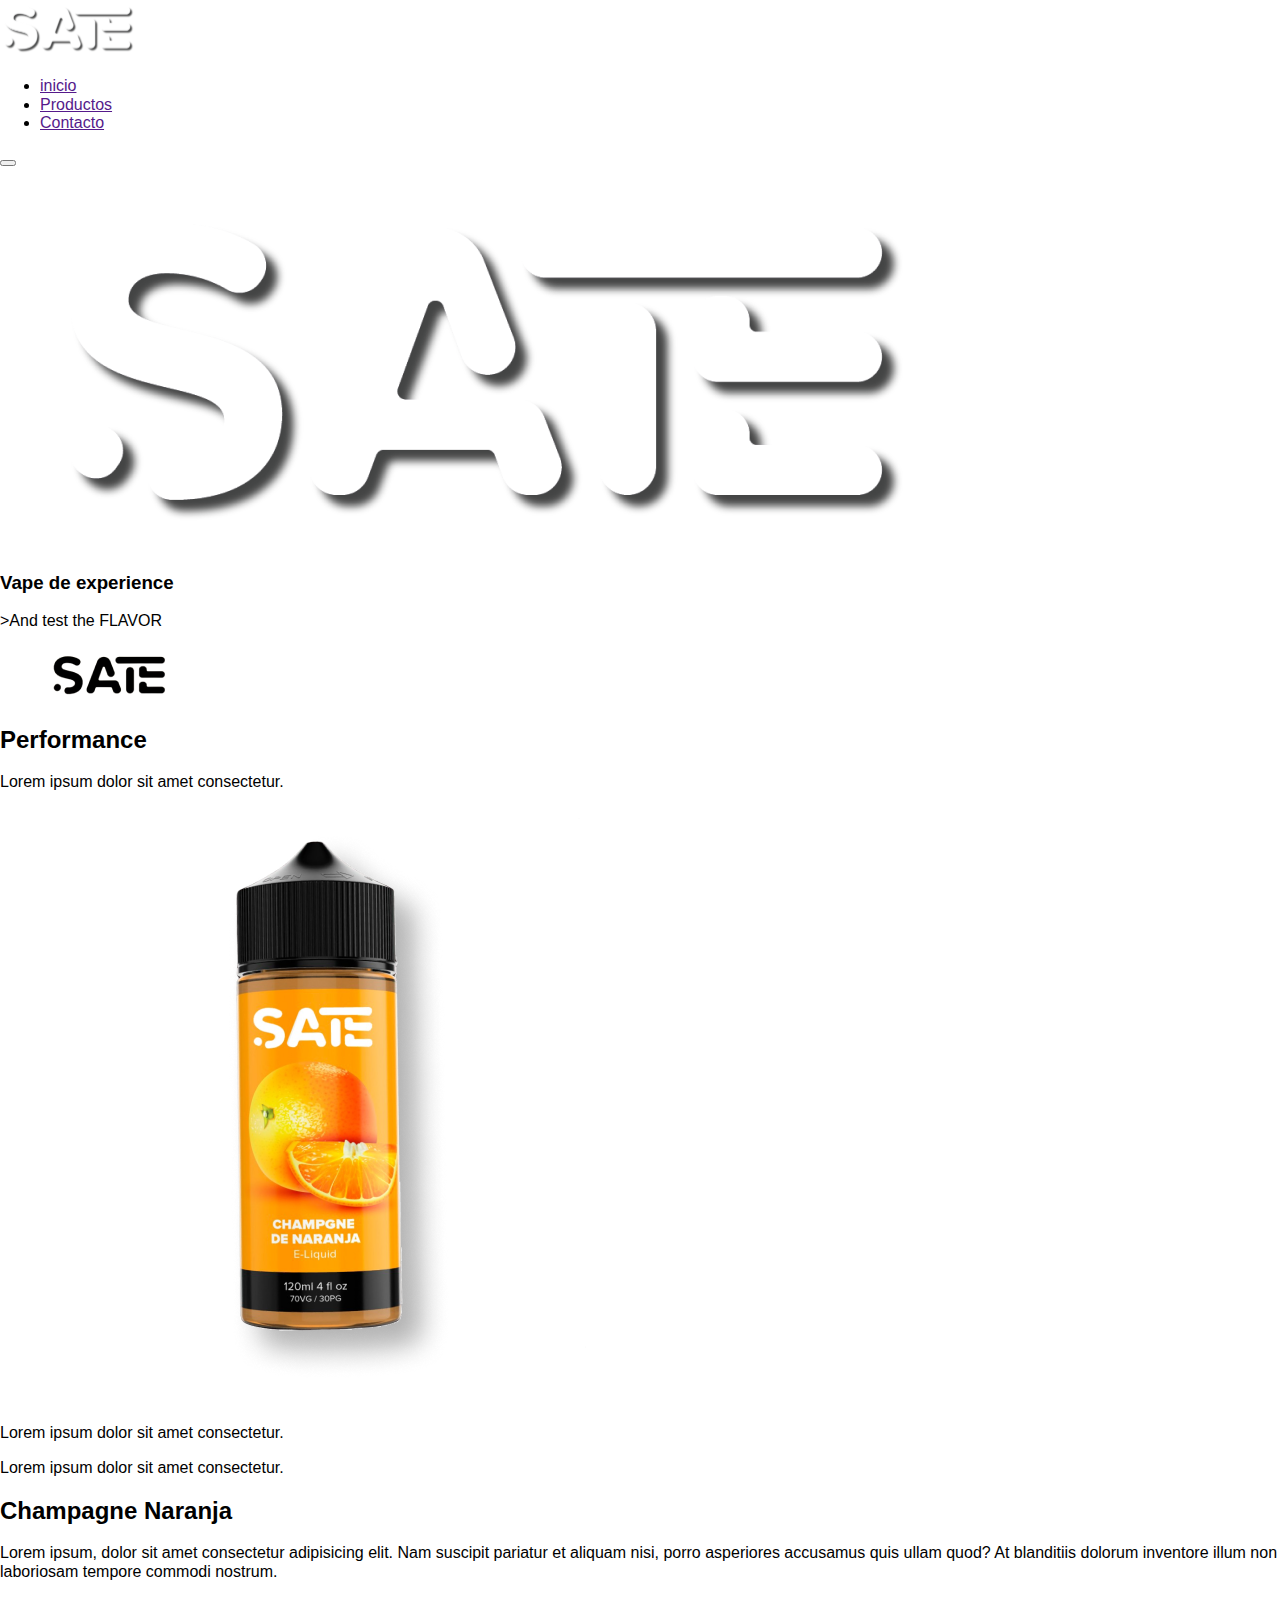
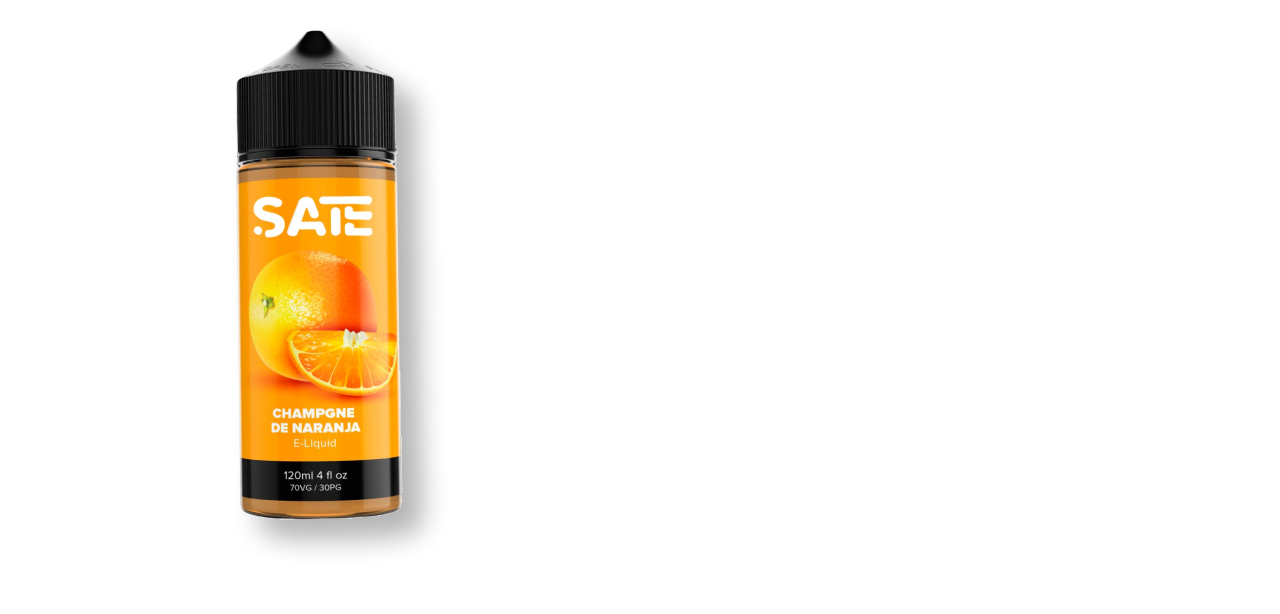
==== index.html @ 966e6e2a "reemplazando estructura html-bem inicio" ====
<!DOCTYPE html>
<html lang="es">
  <head>
    <!-- <link rel="stylesheet" href="/css/navbar.css" /> -->
    <link rel="stylesheet" href="/css/normalize.css" />
    <link rel="stylesheet" href="/css/mobile.css" />
    <link rel="stylesheet" href="/css/style.css" />
    <meta charset="UTF-8" />
    <meta http-equiv="X-UA-Compatible" content="IE=edge" />
    <meta name="viewport" content="width=device-width, initial-scale=1.0" />
    <title>Document</title>
  </head>

  <body>
    <header class="nav">
      <nav class="main-nav">
        <a href="#">
          <img src="/image/logo-sate-small.svg" alt="logo" class="logo-nav" />
        </a>
        <ul class="enlaces-menu">
          <li><a href="">inicio</a></li>
          <li><a href="">Productos</a></li>
          <li><a href="">Contacto</a></li>
        </ul>
        <button class="ham" type="button">
          <span class="br-1"></span>
          <span class="br-2"></span>
          <span class="br-3"></span>
        </button>
      </nav>
      <script src="main.js"></script>
    </header>
    <!-- navbar -->

    <div class="container">
      <section id="inicio">
        <div class="poster-box">
          <div class="poster__image">
            <figure class="poster__figure">
              <img
                src="/image/logo-sate-blanco 2.png"
                alt="logo sate"
                class="poster__logo"
              />
            </figure>
          </div>

          <div class="poster__header">
            <h3 class="poster__title">Vape de experience</h3>
            <p class="poster__subtitle subtitle__gdnt">>And test the FLAVOR</p>
          </div>
        </div>
      </section>

      <!-- poster -->

      <!-- informaciones de los productos -->

      <div class="info">
        <figure class="info-img__logo">
          <img
            src="/image/logo sate small.png"
            alt="logo sate"
            class="logo__small-n"
          />
        </figure>

        <div class="info__left">
          <h2 class="info-text__1">Performance</h2>
          <p class="info-text__2">Lorem ipsum dolor sit amet consectetur.</p>
        </div>

        <div class="info__center">
          <figure class="img-center__product">
            <img
              src="/image/naranja.png"
              alt="producto"
              class="info-img__product"
            />
          </figure>
        </div>

        <div class="info__right">
          <p class="info-tex__3">Lorem ipsum dolor sit amet consectetur.</p>
          <p class="info-text__4">Lorem ipsum dolor sit amet consectetur.</p>
        </div>
      </div>

      <!-- cata de productos -->

      <section id="productos">
        <div class="cata">
          <div class="cata-text__left">
            <h2 class="cata__title">Champagne Naranja</h2>
            <p class="cata-text__subtitle">
              Lorem ipsum, dolor sit amet consectetur adipisicing elit. Nam
              suscipit pariatur et aliquam nisi, porro asperiores accusamus quis
              ullam quod? At blanditiis dolorum inventore illum non laboriosam
              tempore commodi nostrum.
            </p>
          </div>

          <div class="hero-liquid">
            <figure class="hero__img">
              <img
                src="/image/naranja.png"
                alt="liquido naranja"
                class="hero__img-orange"
              />
            </figure>
            <div class="elipse elipse__orange"></div>
          </div>
        </div>
      </section>
    </div>
  </body>
</html>
---- css/navbar.css ----
.logo-nav {
  margin: 5px 0 0 30px;
  width: 65px;
  height: 30px;
}

.ham {
  display: block;
  position: absolute;
  top: 55px;
  right: 25px;
}

nav {
  display: flex;
  align-items: center;
  height: 13vh;
  justify-content: space-between;
  padding: 0;
  min-height: 8vh;
  background-color: black;
}

.ham {
  display: none;
  cursor: pointer;
  border: none;
  margin: 0;
  padding: 0;
  background-color: transparent;
}

.ham span {
  display: block;
  background-color: #f3f3f3;
  height: 3px;
  width: 28px;
  margin: 10px auto;
  border-radius: 2px;
}

.enlaces-menu {
  display: flex;
  padding: 0;
}

.enlaces-menu li {
  padding: 0 40px;
  margin-right: 0px;
  list-style-type: none;
  transition: 0.3s;
}

.enlaces-menu li a {
  text-decoration: none;
  font-size: 1.3rem;
  color: #f3f3f3;
  font-weight: 600;
}

.enlaces-menu li:hover {
  background-color: rgb(255, 217, 0);
  border-radius: 20px;
}

.enlaces-menu li a:hover {
  color: black;
}
/* Dispositivos moviles */

@media (max-width: 768px) {
  .logo-nav {
    margin: 18px 0 0 10px;
    width: 90px;
  }
  .ham {
    display: block;
    position: absolute;
    top: 21px;
    right: 20px;
    transition: 0.2s 0.1s;
  }

  .ham:hover {
    transform: rotate(360deg);
  }

  nav {
    flex-direction: column;
    align-items: flex-start;
    padding: 12px 0;
  }

  .enlaces-menu {
    flex-direction: column;
    justify-content: space-around;
    align-items: center;
    height: 92vh;
    margin: 0;
    padding: 0;
    width: 100%;
    display: none;
    opacity: 0;
  }

  .enlaces-menu li {
    width: 100%;
    text-align: center;
    padding: 20px;
  }
}

@media (min-width: 390px) {
  nav {
    width: 100%;
  }
}

@keyframes muestraMenu {
  from {
    opacity: 0;
  }
  to {
    opacity: 1;
  }
}

.enlaces-menu.activado {
  display: flex;
  animation: muestraMenu 350ms ease-in-out both;
}

.br-1.animado {
  transform: rotate(-45deg) translate(-10px, 8px);
}
.br-2.animado {
  opacity: 0;
}
.br-3.animado {
  transform: rotate(45deg) translate(-10px, -8px);
}
---- css/mobile.css ----
/* tamanos de media queries
xsm -- extra small 390px(24.375em  )
*sm -- small-- 480px(30em) 
* md -- medium -- 768px(48em)
* lg -- large-- 992px(62em) 
* xl -- extra large --1200px(75em)*/

@media (min-width: 24.375em) {
}
---- css/style.css ----
:root {
  --color-naranja: #f77f00;
  --color-pina: #edc531;
  --color-manzana: #0e5b2a;
  --color-melocoton: #ffc168;
  --color-naranja: #f77f00;
  --color-fresa: #780000;
  --background-radial-orange: radial-gradient(
    44.77% 44.77% at 50% 50%,
    #fecc00 0%,
    rgba(254, 204, 0, 0) 100%
  );
  --background-radial-pina: radial-gradient(
    44.77% 44.77% at 50% 50%,
    #feed00 50.69%,
    rgba(254, 237, 0, 0) 100%
  );
  --background-radial-manzana: radial-gradient(
    44.77% 44.77% at 50% 50%,
    rgba(14, 91, 42, 0.4) 0%,
    rgba(199, 244, 12, 0) 100%
  );
  --background-radial-fresa: radial-gradient(
    44.77% 44.77% at 50% 50%,
    #780000 0%,
    rgba(217, 4, 41, 0) 100%
  );
  --background-radial-melocoton: radial-gradient(
    44.77% 44.77% at 50% 50%,
    #f6e166 0%,
    #ffc168 100%
  );
}
/* Tipografia reponsiva */
/* @link https://utopia.fyi/type/calculator?c=320,21,1.2,1600,24,1.25,5,2,&s=0.75|0.5|0.25,1.5|2|3|4|6,s-l */
:root {
  --step--2: clamp(0.91rem, 0.9rem + 0.06vw, 0.96rem);
  --step--1: clamp(1.09rem, 1.07rem + 0.13vw, 1.2rem);
  --step-0: clamp(1.31rem, 1.27rem + 0.23vw, 1.5rem);
  --step-1: clamp(1.58rem, 1.5rem + 0.38vw, 1.88rem);
  --step-2: clamp(1.89rem, 1.78rem + 0.57vw, 2.34rem);
  --step-3: clamp(2.27rem, 2.1rem + 0.83vw, 2.93rem);
  --step-4: clamp(2.72rem, 2.49rem + 1.18vw, 3.66rem);
  --step-5: clamp(3.27rem, 2.94rem + 1.64vw, 4.58rem);
}

@import url("https://fonts.googleapis.com/css2?family=Montserrat+Alternates:wght@300;400;500;600&family=Permanent+Marker&display=swap");
/* 
font-family: 'Montserrat Alternates', sans-serif;
font-family: 'Permanent Marker', cursive; */

/* linear gradient from tilte rgba(0,245,150,100% --- 0,217,245,100%) 
* color hover for nav #F5DE0B */

/* .asset-bg {
  width: 500px;
  height: 500px;
  background: linear-gradient(90deg, #f77f00, rgba(247, 127, 0, 0.5));
  border-radius: 100%;
  filter: blur(40px);
} */

html {
  box-sizing: border-box;
  font-family: "Montserrat Alternates", sans-serif;
}

*,
*::before,
*::after {
  box-sizing: inherit;
}
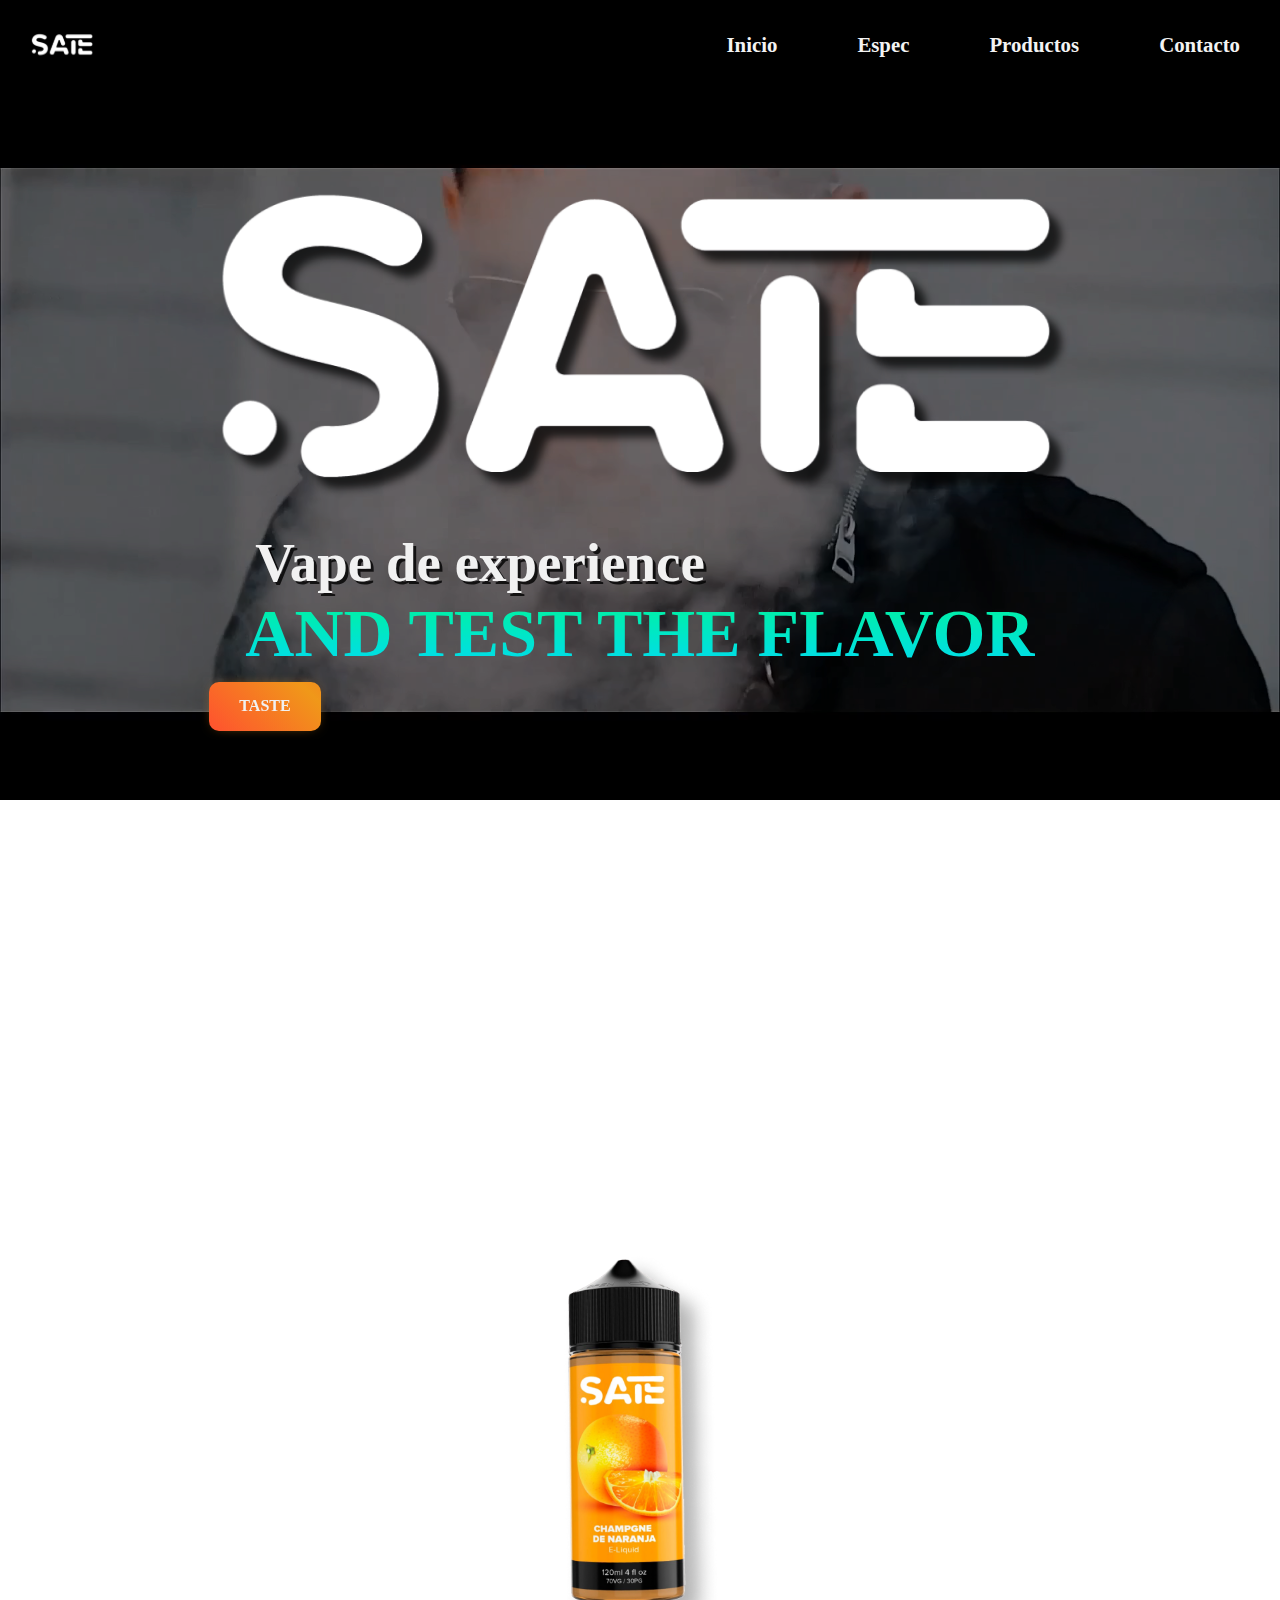
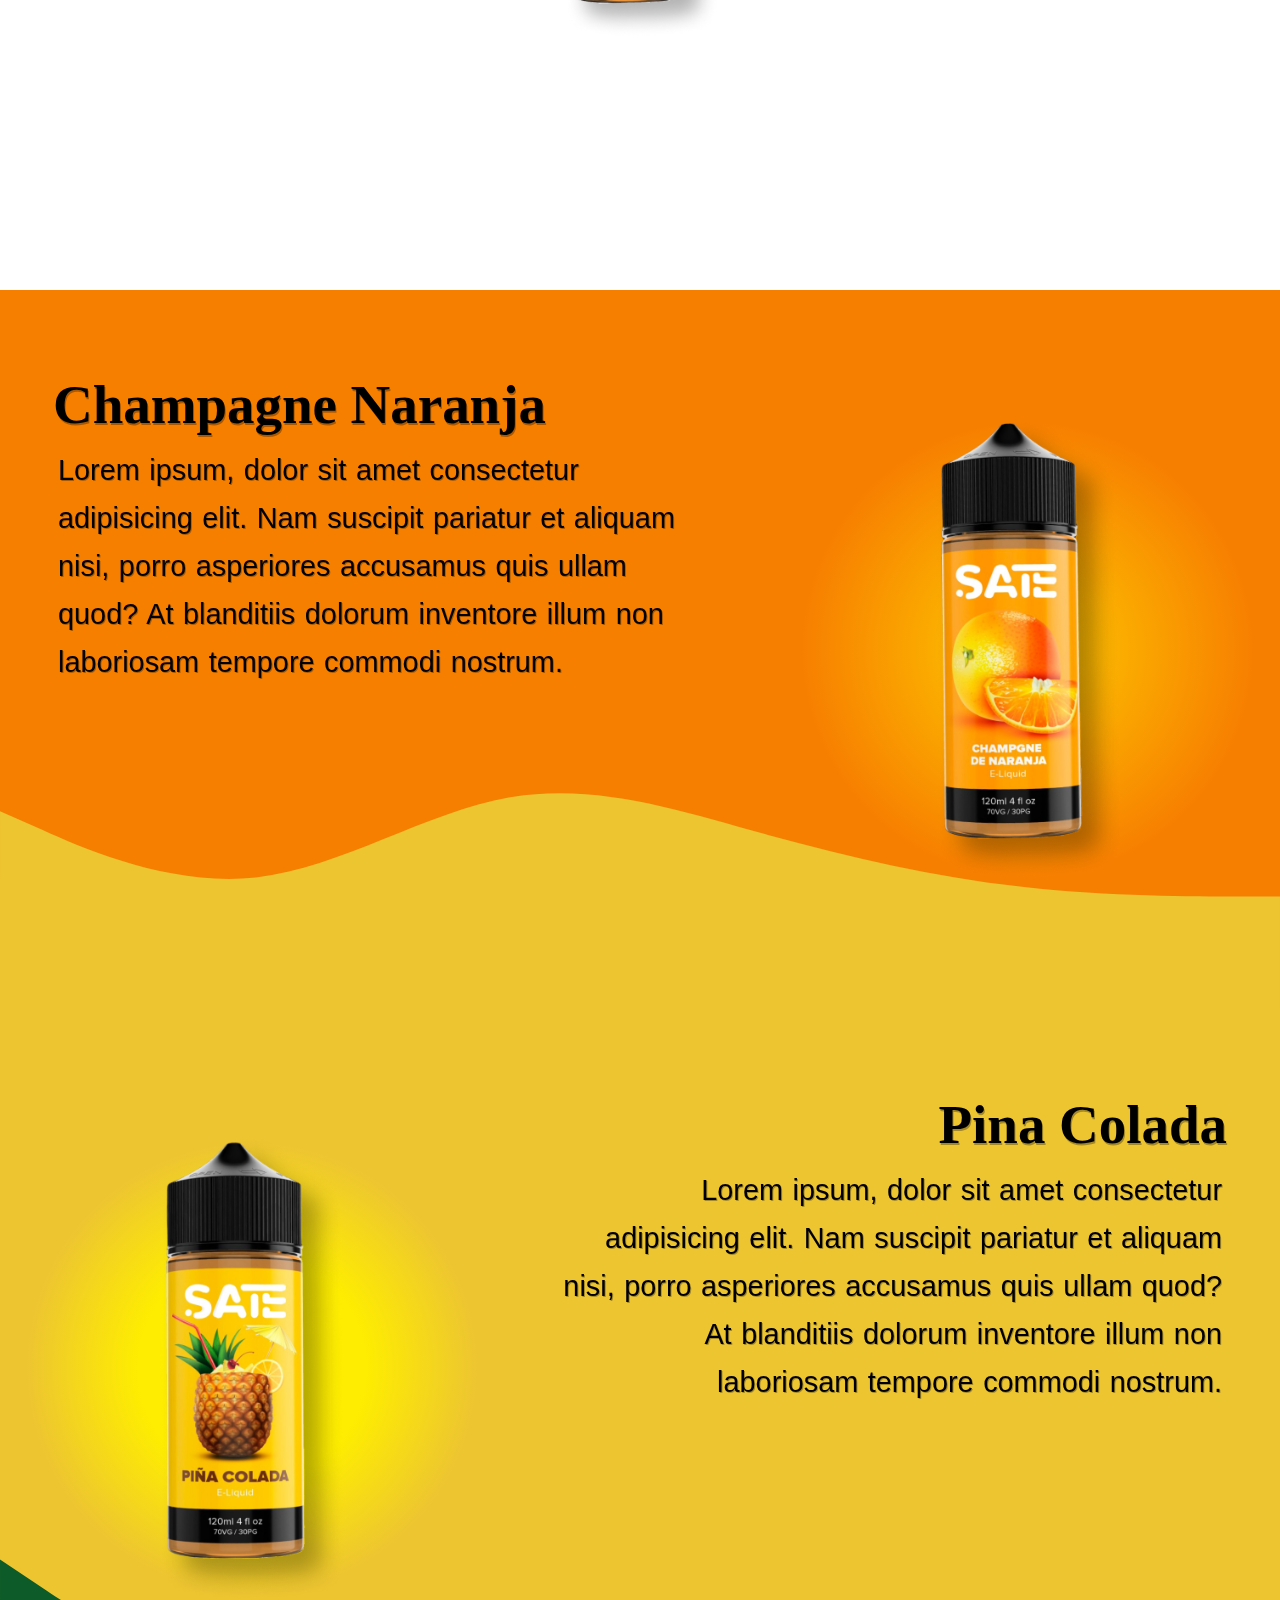
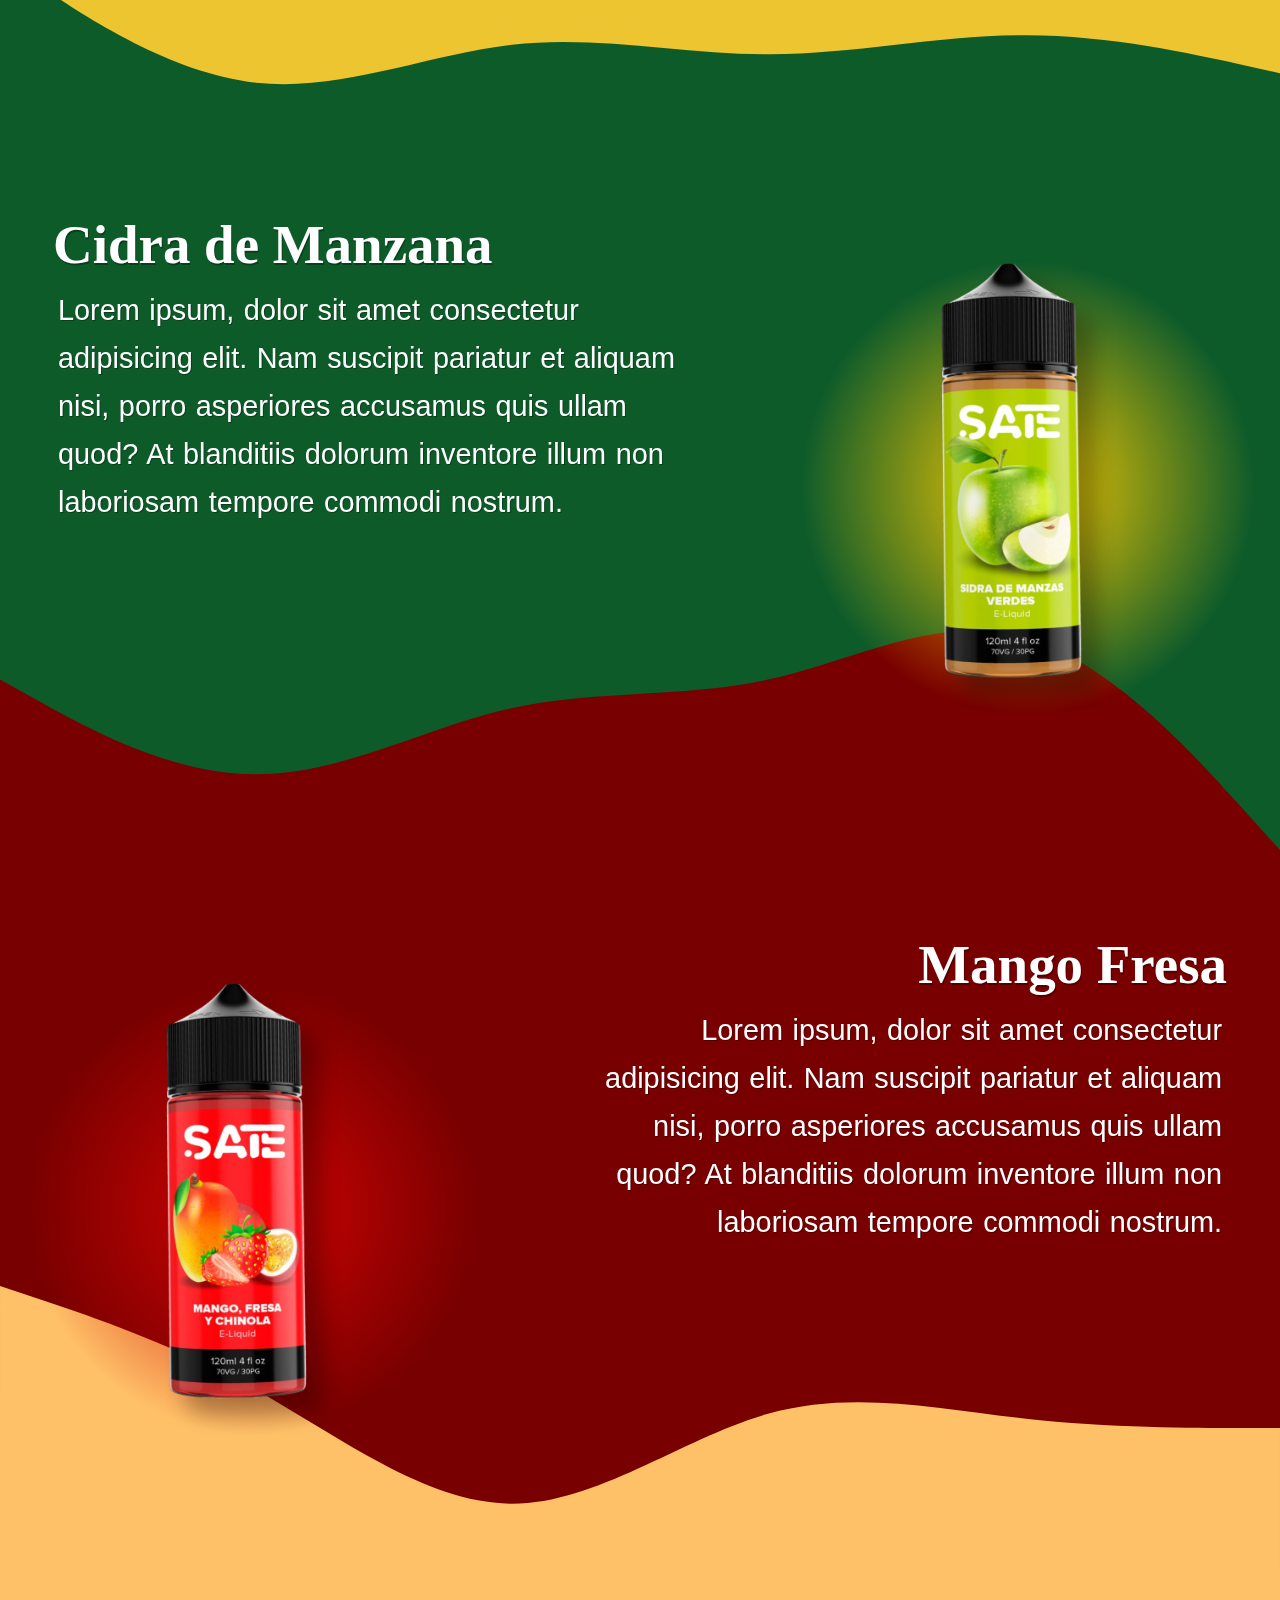
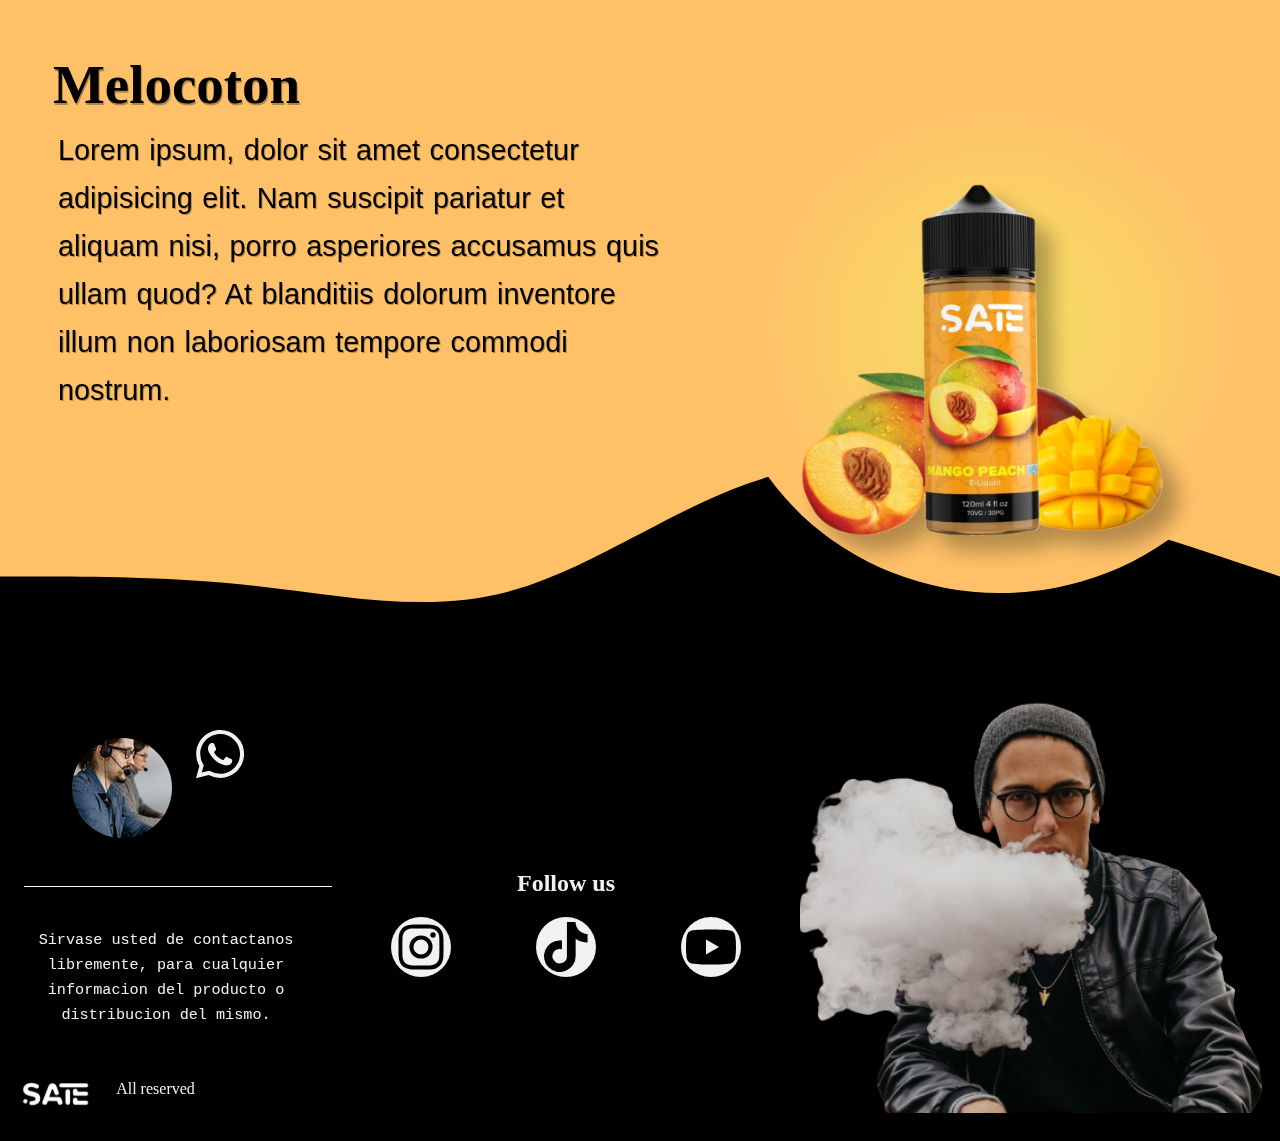
==== commit 12b0c036: "stilos css y js agrgados" ====
--- a/index.html
+++ b/index.html
@@ -1,26 +1,28 @@
 <!DOCTYPE html>
 <html lang="es">
   <head>
-    <!-- <link rel="stylesheet" href="/css/navbar.css" /> -->
+    <link rel="stylesheet" href="/css/main.css" />
+    <link rel="stylesheet" href="/css/navbar.css" />
     <link rel="stylesheet" href="/css/normalize.css" />
-    <link rel="stylesheet" href="/css/mobile.css" />
-    <link rel="stylesheet" href="/css/style.css" />
+    <script src="/js/scrollreveal.js"></script>
     <meta charset="UTF-8" />
     <meta http-equiv="X-UA-Compatible" content="IE=edge" />
     <meta name="viewport" content="width=device-width, initial-scale=1.0" />
-    <title>Document</title>
+    <title>Sate E-liquid</title>
   </head>
 
   <body>
+    <!-- navbar -->
     <header class="nav">
       <nav class="main-nav">
         <a href="#">
           <img src="/image/logo-sate-small.svg" alt="logo" class="logo-nav" />
         </a>
         <ul class="enlaces-menu">
-          <li><a href="">inicio</a></li>
-          <li><a href="">Productos</a></li>
-          <li><a href="">Contacto</a></li>
+          <li><a href="#inicio">Inicio</a></li>
+          <li><a href="#spec">Espec</a></li>
+          <li><a href="#productos">Productos</a></li>
+          <li><a href="#contacts">Contacto</a></li>
         </ul>
         <button class="ham" type="button">
           <span class="br-1"></span>
@@ -28,48 +30,60 @@
           <span class="br-3"></span>
         </button>
       </nav>
-      <script src="main.js"></script>
     </header>
     <!-- navbar -->
 
-    <div class="container">
-      <section id="inicio">
-        <div class="poster-box">
-          <div class="poster__image">
-            <figure class="poster__figure">
-              <img
-                src="/image/logo-sate-blanco 2.png"
-                alt="logo sate"
-                class="poster__logo"
-              />
-            </figure>
-          </div>
-
-          <div class="poster__header">
-            <h3 class="poster__title">Vape de experience</h3>
-            <p class="poster__subtitle subtitle__gdnt">>And test the FLAVOR</p>
-          </div>
-        </div>
-      </section>
-
-      <!-- poster -->
-
-      <!-- informaciones de los productos -->
-
+    <!-- poster -->
+
+    <section id="inicio" class="poster">
+      <div class="poster__video">
+        <video
+          src="/video/hero-video.mp4"
+          muted
+          loop
+          autoplay
+          type="video/mp4"
+          class="video__central"
+        ></video>
+      </div>
+
+      <div class="poster-box">
+        <div class="poster__image">
+          <figure class="poster__figure">
+            <img
+              src="/image/logo-sate-blanco 2.png"
+              alt="logo sate"
+              class="poster__logo"
+            />
+          </figure>
+        </div>
+
+        <div class="poster__header">
+          <h3 class="poster__title">Vape de experience</h3>
+          <p class="poster__subtitle subtitle__gdnt">And test the FLAVOR</p>
+          <button class="btn">
+            <a href="" class="btn-link">Taste</a>
+          </button>
+        </div>
+      </div>
+    </section>
+
+    <!-- products info -->
+    <section id="spec" class="info-product">
       <div class="info">
-        <figure class="info-img__logo">
-          <img
-            src="/image/logo sate small.png"
-            alt="logo sate"
-            class="logo__small-n"
-          />
-        </figure>
-
         <div class="info__left">
-          <h2 class="info-text__1">Performance</h2>
-          <p class="info-text__2">Lorem ipsum dolor sit amet consectetur.</p>
-        </div>
-
+          <h2 class="info-text__1 line">Packaging</h2>
+          <p class="info-text__2 line">
+            Lorem ipsum dolor sit amet consectetur adipisicing elit. Rem, ipsa?
+          </p>
+          <picture class="info-img__logo">
+            <img
+              src="/image/logo sate small.png"
+              alt="logo sate"
+              class="logo__small-n"
+            />
+          </picture>
+        </div>
         <div class="info__center">
           <figure class="img-center__product">
             <img
@@ -79,39 +93,202 @@
             />
           </figure>
         </div>
-
         <div class="info__right">
-          <p class="info-tex__3">Lorem ipsum dolor sit amet consectetur.</p>
-          <p class="info-text__4">Lorem ipsum dolor sit amet consectetur.</p>
-        </div>
-      </div>
-
-      <!-- cata de productos -->
-
-      <section id="productos">
-        <div class="cata">
-          <div class="cata-text__left">
-            <h2 class="cata__title">Champagne Naranja</h2>
-            <p class="cata-text__subtitle">
-              Lorem ipsum, dolor sit amet consectetur adipisicing elit. Nam
-              suscipit pariatur et aliquam nisi, porro asperiores accusamus quis
-              ullam quod? At blanditiis dolorum inventore illum non laboriosam
-              tempore commodi nostrum.
+          <p class="info-text__3 line">
+            Lorem ipsum dolor sit amet consectetur adipisicing elit. Incidunt
+            exercitationem tempore aspernatur placeat voluptatibus ut similique
+            debitis perferendis qui commodi?
+          </p>
+          <p class="info-text__4 line">
+            Lorem ipsum dolor, sit amet consectetur adipisicing elit. Dolor vel
+            ipsa temporibus accusamus saepe et beatae quia ducimus voluptas
+            nihil!
+          </p>
+          <div class="info__line line__right-2"></div>
+        </div>
+      </div>
+    </section>
+
+    <!-- cata de productos -->
+    <section id="productos" class="cata cata__orange cata__scroll">
+      <div class="cata-text cata-text__left ">
+        <h2 class="cata__title color__title">Champagne Naranja</h2>
+        <p class="cata-text__subtitle color__subtitle">
+          Lorem ipsum, dolor sit amet consectetur adipisicing elit. Nam suscipit
+          pariatur et aliquam nisi, porro asperiores accusamus quis ullam quod?
+          At blanditiis dolorum inventore illum non laboriosam tempore commodi
+          nostrum.
+        </p>
+      </div>
+
+      <div class="hero-liquid">
+        <figure class="hero__img bg-orange">
+          <img
+            src="/image/naranja.png"
+            alt="liquido naranja"
+            class="img__liquid img-liquid__orange"
+          />
+        </figure>
+      </div>
+    </section>
+
+    <!-- pina-colada -->
+    <section class="cata cata__pina-col cata__scroll">
+      <div class="cata-text cata-text__right">
+        <h2 class="cata__title ">Pina Colada</h2>
+        <p class="cata-text__subtitle ">
+          Lorem ipsum, dolor sit amet consectetur adipisicing elit. Nam suscipit
+          pariatur et aliquam nisi, porro asperiores accusamus quis ullam quod?
+          At blanditiis dolorum inventore illum non laboriosam tempore commodi
+          nostrum.
+        </p>
+      </div>
+
+      <div class="hero-liquid">
+        <figure class="hero__img ">
+          <img
+            src="/image/pina-colada.png"
+            alt="liquido pina-colada"
+            class="img__liquid bg-pina"
+          />
+        </figure>
+      </div>
+    </section>
+
+    <!-- manzana--- -->
+    <section class="cata cata__manzana cata__scroll">
+      <div class="cata-text cata-text__left">
+        <h2 class="cata__title color__text">Cidra de Manzana</h2>
+        <p class="cata-text__subtitle color__text">
+          Lorem ipsum, dolor sit amet consectetur adipisicing elit. Nam suscipit
+          pariatur et aliquam nisi, porro asperiores accusamus quis ullam quod?
+          At blanditiis dolorum inventore illum non laboriosam tempore commodi
+          nostrum.
+        </p>
+      </div>
+
+      <div class="hero-liquid">
+        <figure class="hero__img ">
+          <img
+            src="/image/manzan.png"
+            alt="liquido manzana"
+            class="img__liquid bg-manzana"
+          />
+        </figure>
+      </div>
+    </section>
+
+    <!-- mango fresa--- -->
+    <section class="cata cata__fresa cata__scroll">
+      <div class="cata-text cata-text__right">
+        <h2 class="cata__title color__text">Mango Fresa</h2>
+        <p class="cata-text__subtitle color__text">
+          Lorem ipsum, dolor sit amet consectetur adipisicing elit. Nam suscipit
+          pariatur et aliquam nisi, porro asperiores accusamus quis ullam quod?
+          At blanditiis dolorum inventore illum non laboriosam tempore commodi
+          nostrum.
+        </p>
+      </div>
+
+      <div class="hero-liquid">
+        <figure class="hero__img ">
+          <img
+            src="/image/fresa.png"
+            alt="liquido fresa"
+            class="img__liquid bg-fresa"
+          />
+        </figure>
+      </div>
+    </section>
+
+    <!-- melocoton-- -->
+    <section class="cata cata__melocoton cata__scroll">
+      <div class="cata-text cata-text__left">
+        <h2 class="cata__title ">Melocoton</h2>
+        <p class="cata-text__subtitle ">
+          Lorem ipsum, dolor sit amet consectetur adipisicing elit. Nam suscipit
+          pariatur et aliquam nisi, porro asperiores accusamus quis ullam quod?
+          At blanditiis dolorum inventore illum non laboriosam tempore commodi
+          nostrum.
+        </p>
+      </div>
+
+      <div class="hero-liquid">
+        <figure class="hero__img ">
+          <img
+            src="/image/melocoton.png"
+            alt="liquido fresa"
+            class="img__liquid bg-melocoton"
+          />
+        </figure>
+      </div>
+    </section>
+    <!-- footer -->
+    <footer id="foter-contacts" class="footer__contact">
+      <div class="contact"> 
+
+        <div class="footer__left">
+          <div class="info-seller">
+            <div class="seller-datos">
+              <div class="info-seller__img"></div>
+              <a href="#" class="info-seller__link">
+                <img
+                  src="/image/bxl-whatsapp.svg"
+                  alt="image whatsap"
+                  class="info-seller__icon"
+                />
+              </a>
+            </div>
+          </div>
+          <div class="seller-text">
+            <p class="seller-text__p">
+              Sirvase usted de contactanos libremente, para cualquier
+              informacion del producto o distribucion del mismo.
             </p>
           </div>
-
-          <div class="hero-liquid">
-            <figure class="hero__img">
-              <img
-                src="/image/naranja.png"
-                alt="liquido naranja"
-                class="hero__img-orange"
-              />
-            </figure>
-            <div class="elipse elipse__orange"></div>
-          </div>
-        </div>
-      </section>
-    </div>
+          <div class="footer-logo">
+            <img src="/image/logo-sate-small.svg" alt="" class="sate__logo-w" />
+            <p class="footer__text">All reserved</p>
+          </div>
+        </div>
+        <div class="redes">
+          <div class="redes__center">
+            <h2 class="redes__title">Follow us</h2>
+            <picture class="img-redes">
+              <a href="#" class="redes-link">
+                <img
+                  src="/image/bxl-instagram.svg"
+                  alt="icono de instagram"
+                  class="img__instagram bgc"
+                />
+              </a>
+              <a href="#" class="redes-link">
+                <img
+                  src="/image/bxl-tiktok.svg"
+                  alt="icono de tiktok"
+                  class="img__tiktok bgc"
+                />
+              </a>
+              <a href="#" class="redes-link">
+                <img
+                  src="/image/bxl-youtube.svg"
+                  alt="icono de youtube"
+                  class="img__youtube bgc"
+                />
+              </a>
+            </picture>
+          </div>
+        </div>
+        <picture class="footer-hero">
+          <img
+            src="/image/footer-hero.png"
+            alt="imagen man vape"
+            class="footer-hero__img"
+          />
+        </picture>
+      </div>
+    </footer>
   </body>
+  <script src="/js/main.js"></script>
+  <script src="/js/index.js"></script>
 </html>
--- a/css/main.css
+++ b/css/main.css
@@ -0,0 +1,630 @@
+:root {
+  --color-naranja: #f77f00;
+  --color-pina: #edc531;
+  --color-manzana: #0e5b2a;
+  --color-melocoton: #ffc168;
+  --color-fresa: #780000;
+  --color-text: #fefefe;
+  --background-radial-orange: radial-gradient(
+    44.77% 44.77% at 50% 50%,
+    #fecc00 0%,
+    rgba(254, 204, 0, 0) 100%
+  );
+  --background-radial-pina: radial-gradient(
+    44.77% 44.77% at 50% 50%,
+    #feed00 50.69%,
+    rgba(254, 237, 0, 0) 100%
+  );
+  --background-radial-manzana: radial-gradient(
+    44.77% 44.77% at 50% 50%,
+    rgba(14, 91, 42, 0.4) 0%,
+    rgba(199, 244, 12, 0) 100%
+  );
+  --background-radial-fresa: radial-gradient(
+    44.77% 44.77% at 50% 50%,
+    #cf0303 3.65%,
+    rgba(217, 4, 41, 0) 100%
+  );
+  --background-radial-melocoton: radial-gradient(
+    44.77% 44.77% at 50% 50%,
+    #f6e166 0%,
+    #ffc168 100%
+  );
+}
+
+/* Tipografia reponsiva */
+/* @link https://utopia.fyi/type/calculator?c=320,21,1.2,1600,24,1.25,5,2,&s=0.75|0.5|0.25,1.5|2|3|4|6,s-l */
+:root {
+  --step--2: clamp(0.91rem, 0.9rem + 0.06vw, 0.96rem);
+  --step--1: clamp(1.09rem, 1.07rem + 0.13vw, 1.3rem);
+  --step-0: clamp(1.31rem, 1.27rem + 0.23vw, 1.5rem);
+  --step-1: clamp(1.58rem, 1.5rem + 0.38vw, 1.88rem);
+  --step-2: clamp(1.89rem, 1.78rem + 0.57vw, 2.34rem);
+  --step-3: clamp(2.27rem, 2.1rem + 0.83vw, 2.93rem);
+  --step-4: clamp(2.72rem, 2.49rem + 1.18vw, 3.66rem);
+  --step-5: clamp(3.27rem, 2.94rem + 1.64vw, 4.58rem);
+}
+
+@import url("https://fonts.googleapis.com/css2?family=Bebas+Neue&family=Josefin+Sans:wght@600&family=Sansita+Swashed&display=swap");
+/* font-family: 'Bebas Neue', cursive;
+font-family: 'Josefin Sans', sans-serif;
+font-family: 'Sansita Swashed', cursive; */
+
+html {
+  box-sizing: border-box;
+  scroll-behavior: smooth;
+}
+
+*,
+*::before,
+*::after {
+  box-sizing: inherit;
+}
+
+p {
+  text-shadow: 1px 1px rgba(0, 0, 0, 0.8);
+}
+
+.video__central {
+  /* display: none; */
+  position: absolute;
+  top: 80px;
+  left: 0;
+  width: 100%;
+  margin: auto;
+  z-index: -5;
+  filter: brightness(0.5);
+}
+
+.poster__figure {
+  margin: 0 auto;
+  width: 70%;
+}
+
+.poster__logo {
+  width: 90%;
+  height: auto;
+  margin-top: 1rem;
+}
+
+.poster__header {
+  display: flex;
+  flex-direction: column;
+  align-items: center;
+  height: 50px;
+}
+
+.poster__title {
+  margin: 0;
+  font-size: var(--step-0);
+  font-family: "Bebeas Neue", cursive;
+  text-shadow: 3px 3px rgba(0, 0, 0, 0.8);
+  color: #f1f1f1;
+}
+
+.poster__subtitle {
+  margin: 0 0 10px;
+  font-size: var(--step--1);
+  text-transform: uppercase;
+  font-family: "Bebas Neue", cursive;
+  font-weight: 700;
+  background: linear-gradient(rgba(0, 245, 150, 100%), rgba(0, 217, 245, 100%));
+  -webkit-text-fill-color: transparent;
+  -webkit-background-clip: text;
+  text-shadow: none;
+}
+
+/* From cssbuttons.io by @Gumpack */
+
+.btn {
+  background-image: linear-gradient(
+    45deg,
+    #ff512f 0%,
+    #f09819 51%,
+    #ff512f 100%
+  );
+}
+
+.btn {
+  margin: 0;
+  padding: 3px 30px;
+  text-align: center;
+  text-transform: uppercase;
+  transition: 0.5s;
+  background-size: 200% auto;
+  color: white;
+  border-radius: 10px;
+  display: block;
+  border: 0px;
+  font-weight: 700;
+  box-shadow: 0px 0px 14px -7px #f09819;
+}
+.btn-link {
+  text-decoration: none;
+  color: #f1f1f1;
+}
+
+/* hover btn */
+.btn:hover {
+  background-position: right center;
+  color: #fff;
+  text-decoration: none;
+}
+
+.btn:active {
+  transform: scale(0.95);
+}
+/* poster end ------*/
+
+.info-product {
+  display: flex;
+  flex-direction: column-reverse;
+  width: 100%;
+  height: 100%;
+}
+
+.info__left {
+  margin: 40px auto 10px auto;
+}
+
+.info-text__1 {
+  font-size: var(--step-4);
+  font-family: Impact, Haettenschweiler, "Arial Narrow Bold", sans-serif;
+  font-weight: 200;
+}
+
+.info-text__2,
+.info-text__3,
+.info-text__4 {
+  font-size: var(--step-1);
+  font-family: "Bebas Neue", cursive;
+  padding: 5px;
+  line-height: 2rem;
+  word-spacing: 4px;
+}
+
+.logo__small-n {
+  width: 100px;
+}
+
+.info-img__product,
+.img__liquid {
+  width: 100%;
+  height: auto;
+}
+
+/* end inf-product */
+
+.cata {
+  text-align: center;
+  /* background: black; */
+}
+
+.bg-orange {
+  background: var(--background-radial-orange);
+  border-radius: 100%;
+}
+
+.bg-pina {
+  background: var(--background-radial-pina);
+  border-radius: 100%;
+}
+.bg-manzana {
+  background: var(--background-radial-orange);
+  border-radius: 100%;
+}
+.bg-fresa {
+  background: var(--background-radial-fresa);
+  border-radius: 100%;
+}
+.bg-melocoton {
+  background: var(--background-radial-melocoton);
+  border-radius: 100%;
+}
+
+/* background de las sections */
+.cata__orange {
+  background: var(--color-naranja);
+  background-image: url(/image/wave-pina.svg);
+  background-repeat: no-repeat;
+  background-position-y: bottom;
+}
+
+.cata__pina-col {
+  background: var(--color-pina);
+  background-image: url(/image/wave-manzana.svg);
+  background-repeat: no-repeat;
+  background-position-y: bottom;
+}
+
+.cata__manzana {
+  background: var(--color-manzana);
+  background-image: url(/image/wave-fresa.svg);
+  background-repeat: no-repeat;
+  background-position-y: bottom;
+}
+.cata__fresa {
+  background: var(--color-fresa);
+  background-image: url(/image/wave-melocoton.svg);
+  background-repeat: no-repeat;
+  background-position-y: bottom;
+}
+.cata__melocoton {
+  background: var(--color-melocoton);
+  background-image: url(/image/wave-footer.svg);
+  background-repeat: no-repeat;
+  background-position-y: bottom;
+}
+
+.cata__title {
+  font-size: var(--step-3);
+  font-family: "Bebas Neue", cursive;
+  padding-top: 30px;
+  margin: 0;
+}
+.hero__img {
+  margin: 0;
+}
+.cata-text__subtitle {
+  font-family: "Josefin Sans", sans-serif;
+  font-size: var(--step-0);
+  margin: 10px;
+  line-height: 2rem;
+  word-spacing: 8px;
+}
+
+.color__text {
+  color: var(--color-text);
+}
+/* end cata--- */
+.footer__contact {
+  text-align: center;
+  width: 100%;
+  color: #f1f1f1;
+  background: black;
+  font-family: "Bebas Neue", cursive;
+}
+
+.info-seller__img {
+  width: 100px;
+  height: 100px;
+  margin: 0 auto;
+  border-radius: 100%;
+  background-image: url(/image/seller-2.jpg);
+  background-repeat: no-repeat;
+  -webkit-border-radius: 100%;
+  -moz-border-radius: 100%;
+  -ms-border-radius: 100%;
+  -o-border-radius: 100%;
+}
+
+.seller-datos {
+  padding: 20px;
+}
+.info-seller__name {
+  margin: 0;
+  font-size: var(--step-1);
+  padding-bottom: 10px;
+}
+
+.seller-text__p {
+  font-size: var(--step--1);
+  padding: 10px;
+  line-height: 2rem;
+}
+
+.footer-hero__img {
+  width: 100%;
+  height: auto;
+}
+
+.img-redes {
+  display: flex;
+  justify-content: space-evenly;
+}
+
+/* hover  */
+.info-seller__link:hover {
+  transform: scale(1.5);
+  -webkit-transform: scale(1.5);
+  -moz-transform: scale(1.5);
+  -ms-transform: scale(1.5);
+  -o-transform: scale(1.5);
+}
+
+.redes-link {
+  transition: all 700ms ease-in-out;
+  -webkit-transition: all 700ms ease-in-out;
+  -moz-transition: all 700ms ease-in-out;
+  -ms-transition: all 700ms ease-in-out;
+  -o-transition: all 700ms ease-in-out;
+}
+.redes-link:hover {
+  transform: scale(1.5);
+  -webkit-transform: scale(1.5);
+  -moz-transform: scale(1.5);
+  -ms-transform: scale(1.5);
+  -o-transform: scale(1.5);
+}
+/* end hover */
+
+.bgc {
+  background: #f1f1f1;
+  border-radius: 100%;
+  -webkit-border-radius: 100%;
+  -moz-border-radius: 100%;
+  -ms-border-radius: 100%;
+  -o-border-radius: 100%;
+}
+
+/* responsive media */
+
+/* tamanos de media queries
+xsm -- extra small 390px(24.375em  )
+*sm -- small-- 480px(30em) 
+* md -- medium -- 768px(48em)
+* lg -- large-- 992px(62em) 
+* xl -- extra large --1200px(75em)*/
+
+@media (min-width: 30em) {
+  .poster-box {
+    height: 300px;
+  }
+}
+
+@media (min-width: 48em) {
+  .poster-box {
+    height: 450px;
+    display: flex;
+    flex-direction: column;
+    justify-content: center;
+  }
+
+  .poster__logo {
+    width: 100%;
+    height: auto;
+  }
+}
+
+@media (min-width: 62em) {
+  .poster-box {
+    height: 700px;
+    justify-content: flex-start;
+  }
+  .poster__title {
+    font-size: var(--step-4);
+  }
+
+  .poster__subtitle {
+    font-size: var(--step-5);
+  }
+}
+
+@media (min-width: 75em) {
+  .poster-box {
+    height: 100vh;
+    text-align: left;
+  }
+  .poster__logo {
+    margin-top: 4rem;
+  }
+
+  .poster__title {
+    margin-right: 20rem;
+  }
+  .btn {
+    padding: 15px 30px;
+    margin-right: 750px;
+  }
+  /* ---- */
+
+  .info {
+    /* width: 100%; */
+    height: 100vh;
+    padding: 1rem 1rem 0;
+    /* margin: 6rem 0 10rem 0 ; */
+    display: flex;
+    align-items: center;
+    justify-content: center;
+  }
+
+  .info-text__1 {
+    font-size: var(--step-4);
+    margin-bottom: 3rem;
+  }
+
+  .info-text__2 {
+    margin: 0 0 1rem 0;
+    font-size: var(--step-1);
+  }
+
+  .info-text__4,
+  .info-text__3 {
+    font-size: var(--step-1);
+    padding-top: 2rem;
+  }
+  .info__left {
+    width: 30%;
+    height: auto;
+  }
+  .info__center {
+    width: 40%;
+  }
+
+  .info__right {
+    width: 30%;
+    text-align: right;
+  }
+
+  .info__right,
+  .info__left {
+    height: inherit;
+    display: flex;
+    flex-direction: column;
+    justify-content: space-evenly;
+  }
+
+  .line {
+    border-bottom: solid 1px black;
+  }
+
+  .cata {
+    display: flex;
+    justify-content: center;
+    align-items: center;
+    width: 100%;
+    height: 80vh;
+    padding: 5rem;
+    padding: 0;
+  }
+
+  .cata__pina-col,
+  .cata__fresa {
+    flex-direction: row-reverse;
+  }
+
+  .cata-text {
+    width: 70%;
+    height: 100%;
+    padding: 3rem;
+  }
+
+  .cata-text__right {
+    text-align: right;
+  }
+  .cata-text__left {
+    text-align: left;
+  }
+
+  .cata__title {
+    margin: 5px;
+    font-family: "Kanif";
+    font-size: var(--step-4);
+    text-shadow: 1px 1.5px rgba(0, 0, 0, 0.3);
+  }
+
+  .cata-text__subtitle {
+    line-height: 3rem;
+    word-spacing: 1.5px;
+    font-size: var(--step-1);
+    text-shadow: 1px 1px rgba(0, 0, 0, 0.3);
+  }
+
+  .hero-liquid {
+    display: flex;
+    width: auto;
+  }
+
+  /* footer */
+  .contact {
+    width: 100%;
+    height: auto;
+    display: flex;
+    justify-content: space-between;
+    color: #f1f1f1;
+    background: black;
+  }
+  .bgc {
+    background: #f1f1f1;
+    border-radius: 100%;
+    -webkit-border-radius: 100%;
+    -moz-border-radius: 100%;
+    -ms-border-radius: 100%;
+    -o-border-radius: 100%;
+  }
+
+  .footer__left,
+  .info-seller,
+  .seller-datos,
+  .footer-logo,
+  .redes__center {
+    display: flex;
+  }
+
+  .footer__left {
+    flex-direction: column;
+    justify-content: space-between;
+  }
+
+  .info-seller {
+    align-items: center;
+    margin-left: 1.5rem;
+  }
+
+  .seller-datos {
+    margin: 2rem;
+    padding: 0;
+  }
+
+  .info-seller__link {
+    text-decoration: none;
+    color: #f1f1f1;
+  }
+
+  .info-seller__link {
+    transition: all 700ms ease-in-out;
+    -webkit-transition: all 700ms ease-in-out;
+    -moz-transition: all 700ms ease-in-out;
+    -ms-transition: all 700ms ease-in-out;
+    -o-transition: all 700ms ease-in-out;
+  }
+  .footer-logo {
+    width: 200px;
+    align-items: flex-end;
+    justify-content: center;
+    margin-left: 0.5rem;
+    margin-bottom: 2rem;
+  }
+
+  .sate__logo-w {
+    width: 35%;
+    height: auto;
+  }
+
+  .footer__text {
+    font-size: var(--step--0);
+    line-height: 2.5rem;
+    margin: 0 0 0 25px;
+  }
+
+  .redes__center {
+    height: 100%;
+    flex-direction: column;
+    align-items: center;
+    justify-content: center;
+  }
+
+  .img-redes {
+    width: 350px;
+    display: flex;
+    justify-content: space-between;
+    justify-items: center;
+  }
+
+  .info-seller__img {
+    width: 100px;
+    height: 100px;
+    margin: 1rem;
+    border-radius: 100%;
+    background-image: url(/image/seller-2.jpg);
+    background-repeat: no-repeat;
+    -webkit-border-radius: 100%;
+    -moz-border-radius: 100%;
+    -ms-border-radius: 100%;
+    -o-border-radius: 100%;
+  }
+
+  .info-seller {
+    border-bottom: 1px solid #ffff;
+  }
+  .seller-text {
+    width: 300px;
+    margin: 1rem;
+  }
+
+  .seller-text__p {
+    font-family: monospace;
+    font-size: var(--step--2);
+    line-height: 25px;
+  }
+}
--- a/css/navbar.css
+++ b/css/navbar.css
@@ -1,3 +1,9 @@
+header {
+  position: sticky;
+  top: 0;
+  z-index: 10;
+}
+
 .logo-nav {
   margin: 5px 0 0 30px;
   width: 65px;
@@ -14,7 +20,7 @@
 nav {
   display: flex;
   align-items: center;
-  height: 13vh;
+  height: 10vh;
   justify-content: space-between;
   padding: 0;
   min-height: 8vh;
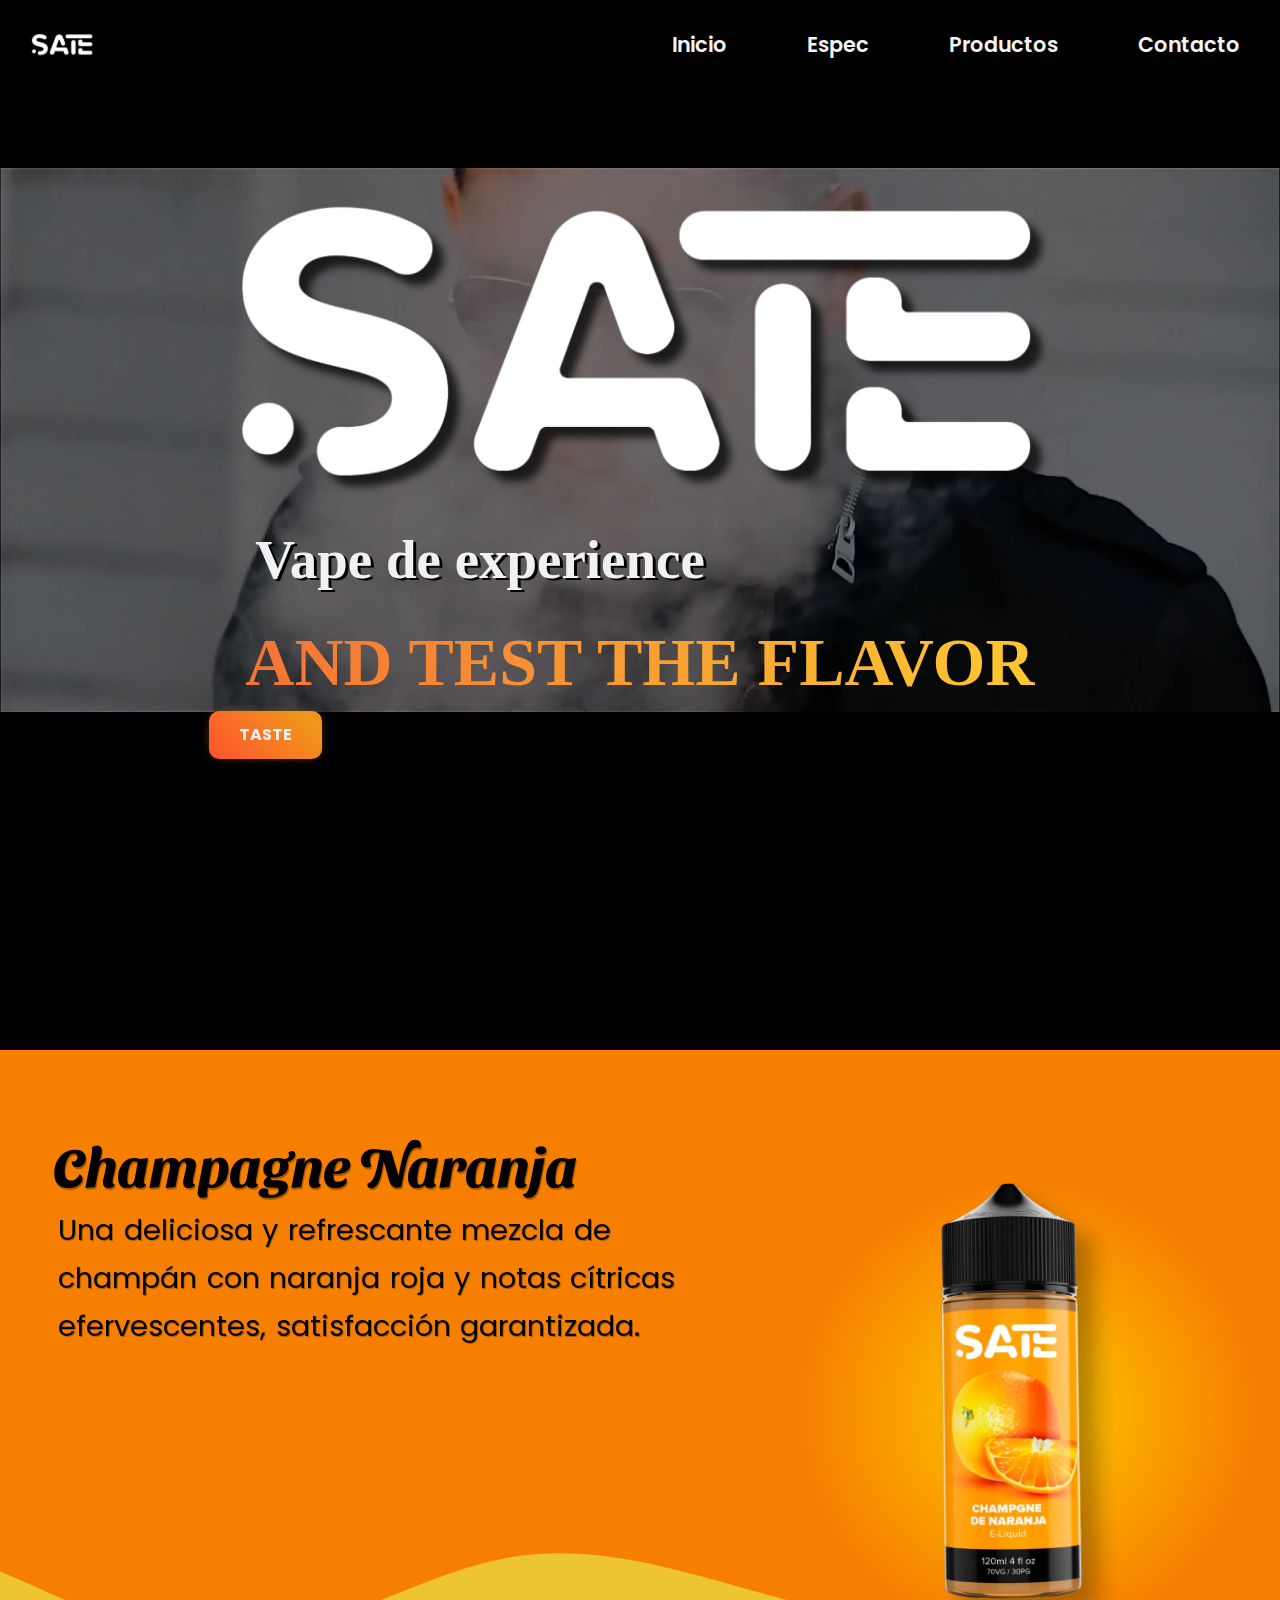
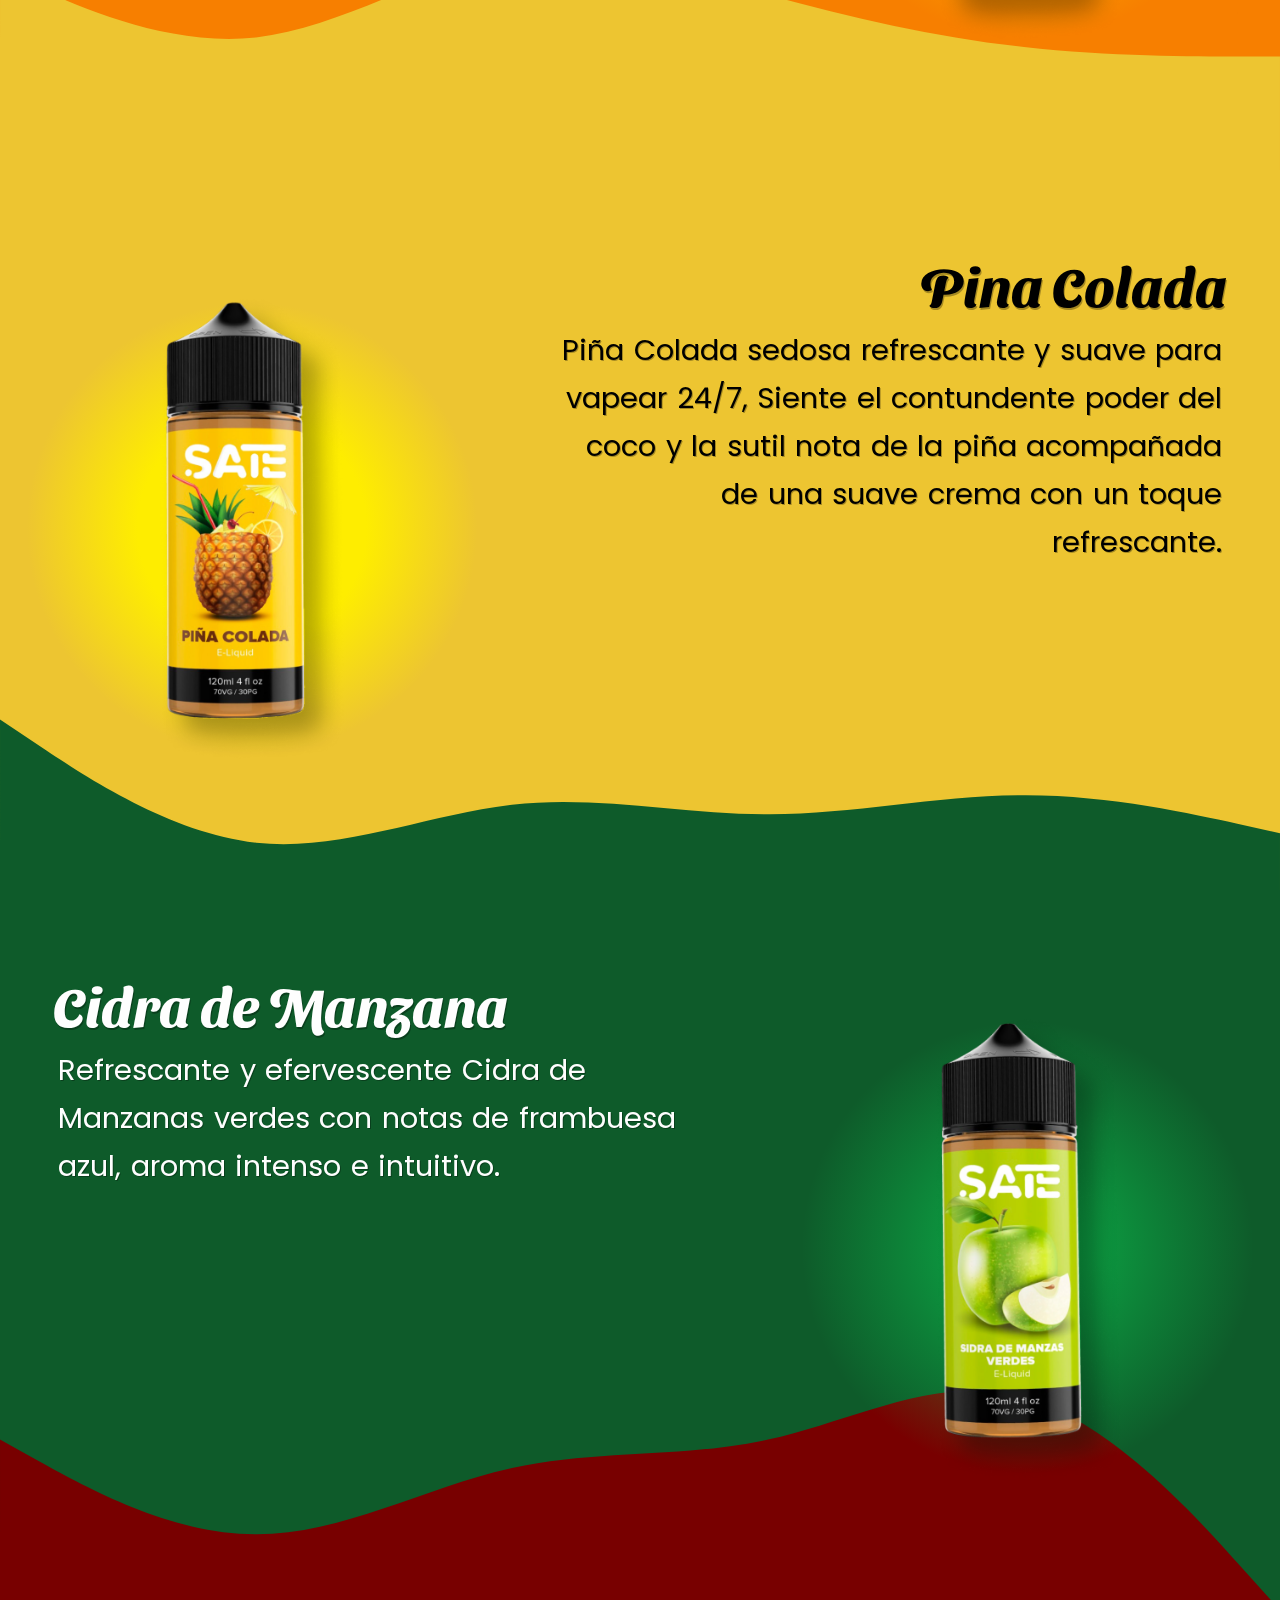
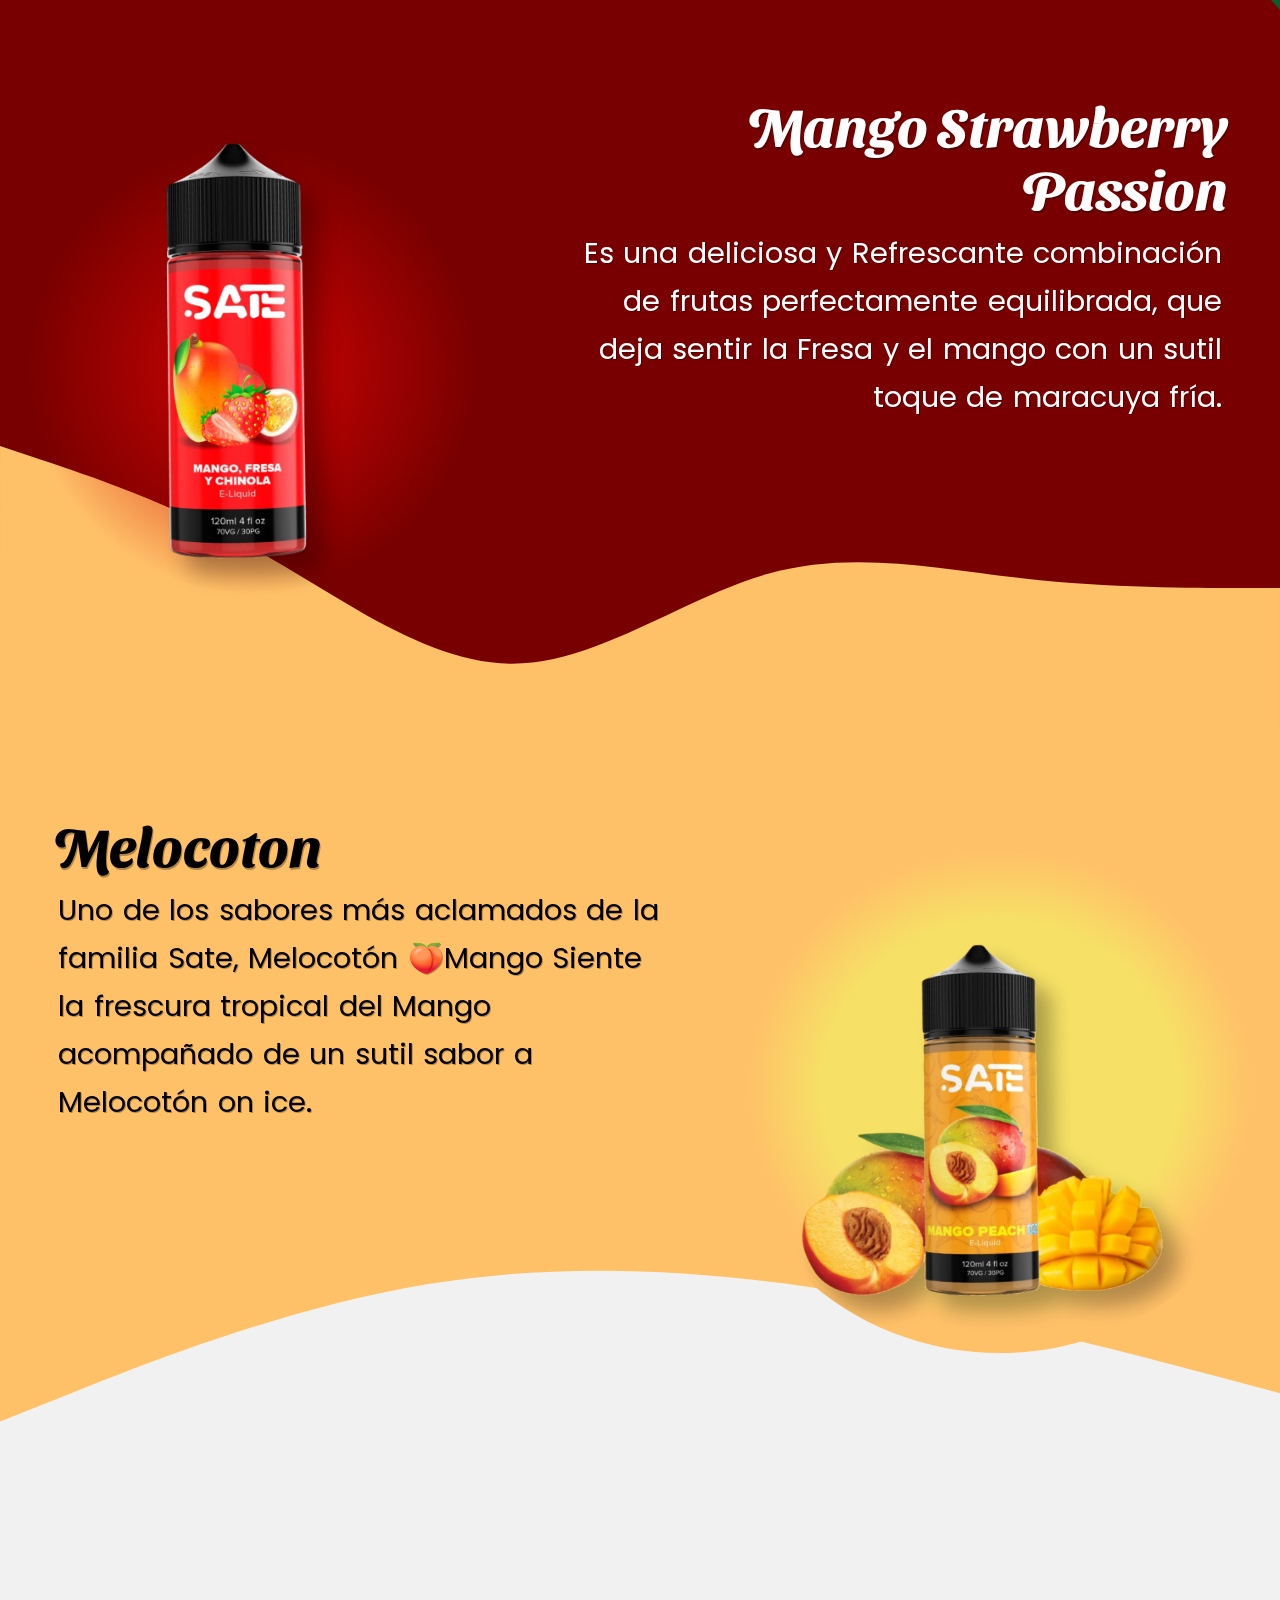
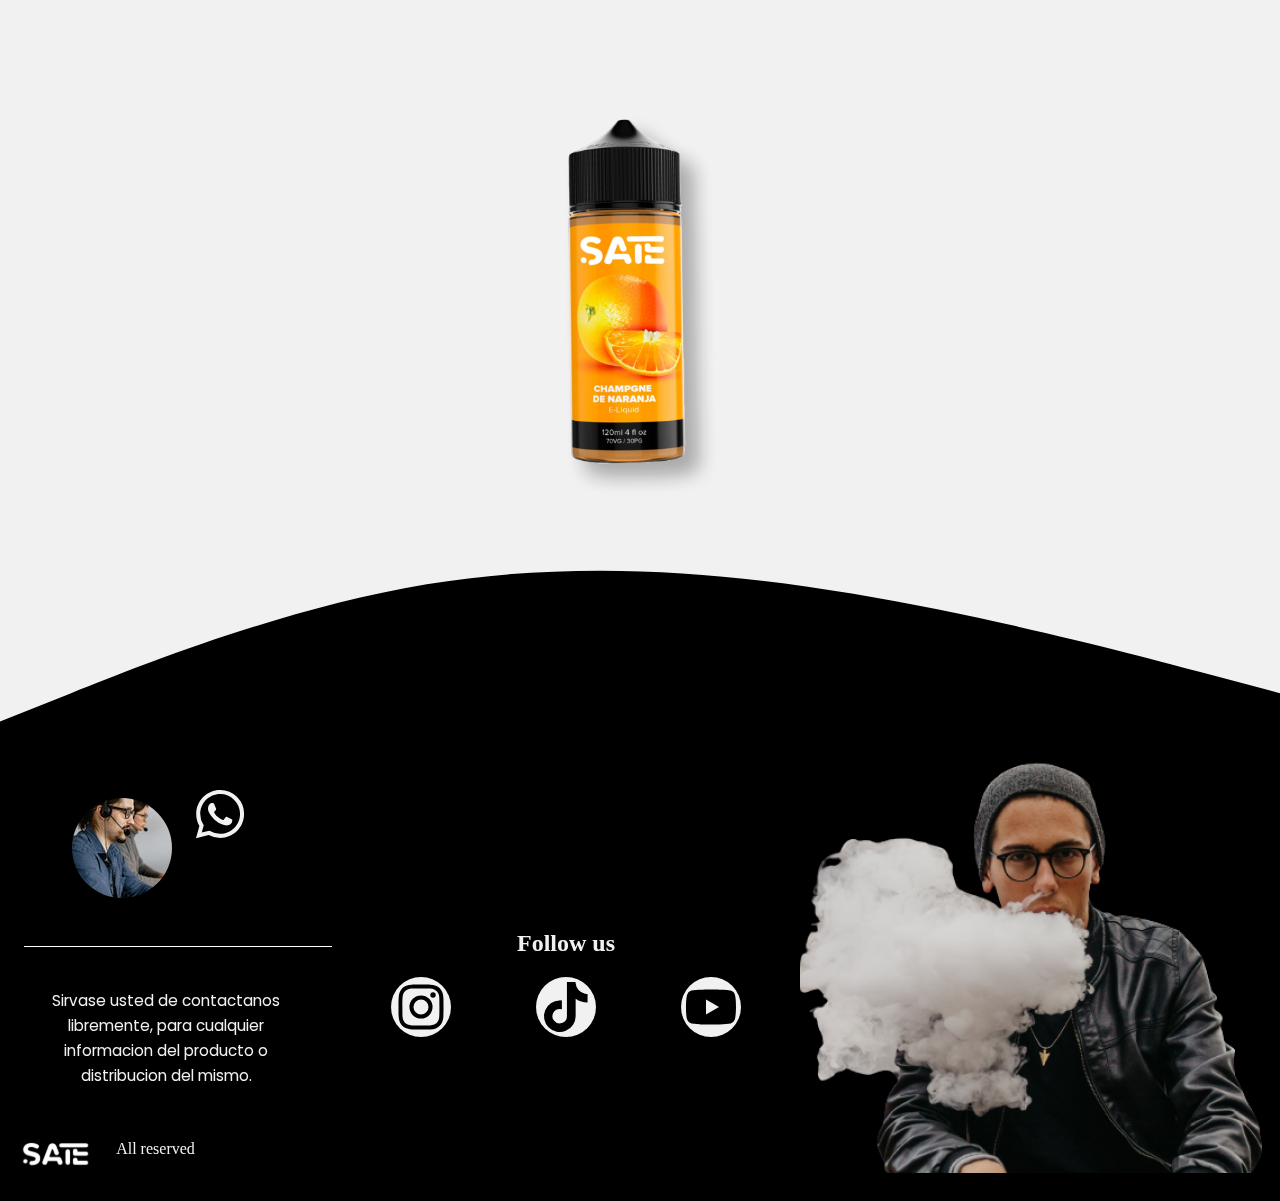
==== commit c62f0d7e: "tipografia arreglada  colores y medidas" ====
--- a/index.html
+++ b/index.html
@@ -1,6 +1,13 @@
 <!DOCTYPE html>
 <html lang="es">
   <head>
+    <link rel="preconnect" href="https://fonts.googleapis.com" />
+    <link rel="preconnect" href="https://fonts.gstatic.com" crossorigin />
+    <link
+      href="https://fonts.googleapis.com/css2?family=Poppins:wght@300;400&family=Sansita+Swashed&display=swap"
+      rel="stylesheet"
+    />
+
     <link rel="stylesheet" href="/css/main.css" />
     <link rel="stylesheet" href="/css/navbar.css" />
     <link rel="stylesheet" href="/css/normalize.css" />
@@ -22,7 +29,7 @@
           <li><a href="#inicio">Inicio</a></li>
           <li><a href="#spec">Espec</a></li>
           <li><a href="#productos">Productos</a></li>
-          <li><a href="#contacts">Contacto</a></li>
+          <li><a href="#footer-contacts">Contacto</a></li>
         </ul>
         <button class="ham" type="button">
           <span class="br-1"></span>
@@ -68,13 +75,122 @@
       </div>
     </section>
 
+    <!-- cata de productos -->
+    <section id="productos" class="cata cata__orange cata__scroll">
+      <div class="cata-text cata-text__left">
+        <h2 class="cata__title color__title">Champagne Naranja</h2>
+        <p class="cata-text__subtitle color__subtitle">
+          Una deliciosa y refrescante mezcla de champán con naranja roja y notas
+          cítricas efervescentes, satisfacción garantizada.
+        </p>
+      </div>
+
+      <div class="hero-liquid">
+        <figure class="hero__img bg-orange">
+          <img
+            src="/image/naranja.png"
+            alt="liquido naranja"
+            class="img__liquid img-liquid__orange"
+          />
+        </figure>
+      </div>
+    </section>
+
+    <!-- pina-colada -->
+    <section class="cata cata__pina-col cata__scroll">
+      <div class="cata-text cata-text__right">
+        <h2 class="cata__title">Pina Colada</h2>
+        <p class="cata-text__subtitle">
+          Piña Colada sedosa refrescante y suave para vapear 24/7, Siente el
+          contundente poder del coco y la sutil nota de la piña acompañada de
+          una suave crema con un toque refrescante.
+        </p>
+      </div>
+
+      <div class="hero-liquid">
+        <figure class="hero__img">
+          <img
+            src="/image/pina-colada.png"
+            alt="liquido pina-colada"
+            class="img__liquid bg-pina"
+          />
+        </figure>
+      </div>
+    </section>
+
+    <!-- manzana--- -->
+    <section class="cata cata__manzana cata__scroll">
+      <div class="cata-text cata-text__left">
+        <h2 class="cata__title color__text">Cidra de Manzana</h2>
+        <p class="cata-text__subtitle color__text">
+          Refrescante y efervescente Cidra de Manzanas verdes con notas de
+          frambuesa azul, aroma intenso e intuitivo.
+        </p>
+      </div>
+
+      <div class="hero-liquid">
+        <figure class="hero__img">
+          <img
+            src="/image/manzan.png"
+            alt="liquido manzana"
+            class="img__liquid bg-manzana"
+          />
+        </figure>
+      </div>
+    </section>
+
+    <!-- mango fresa--- -->
+    <section class="cata cata__fresa cata__scroll">
+      <div class="cata-text cata-text__right">
+        <h2 class="cata__title color__text">Mango Strawberry Passion</h2>
+        <p class="cata-text__subtitle color__text">
+          Es una deliciosa y Refrescante combinación de
+          frutas perfectamente equilibrada, que deja sentir la Fresa y el mango
+          con un sutil toque de maracuya fría.
+        </p>
+      </div>
+
+      <div class="hero-liquid">
+        <figure class="hero__img">
+          <img
+            src="/image/fresa.png"
+            alt="liquido fresa"
+            class="img__liquid bg-fresa"
+          />
+        </figure>
+      </div>
+    </section>
+
+    <!-- melocoton-- -->
+    <section class="cata cata__melocoton cata__scroll">
+      <div class="cata-text cata-text__left">
+        <h2 class="cata__title">Melocoton</h2>
+        <p class="cata-text__subtitle">
+          Uno de los sabores más aclamados de la familia Sate, Melocotón 🍑Mango
+          Siente la frescura tropical del Mango acompañado
+          de un sutil sabor a Melocotón on ice.
+        </p>
+      </div>
+
+      <div class="hero-liquid">
+        <figure class="hero__img">
+          <img
+            src="/image/melocoton.png"
+            alt="liquido fresa"
+            class="img__liquid bg-melocoton"
+          />
+        </figure>
+      </div>
+    </section>
+
     <!-- products info -->
     <section id="spec" class="info-product">
       <div class="info">
         <div class="info__left">
           <h2 class="info-text__1 line">Packaging</h2>
           <p class="info-text__2 line">
-            Lorem ipsum dolor sit amet consectetur adipisicing elit. Rem, ipsa?
+            <spam>Chubby gorilla anti-leak:</spam> Tapa Diseño delgado, cómodo y
+            fácil de viajar.
           </p>
           <picture class="info-img__logo">
             <img
@@ -95,138 +211,20 @@
         </div>
         <div class="info__right">
           <p class="info-text__3 line">
-            Lorem ipsum dolor sit amet consectetur adipisicing elit. Incidunt
-            exercitationem tempore aspernatur placeat voluptatibus ut similique
-            debitis perferendis qui commodi?
+            <spam>Easy-Pour:</spam> punta estrecha de goteo para dispensar sin
+            derrames. Prueba de presión sellada para máxima durabilidad.
           </p>
           <p class="info-text__4 line">
-            Lorem ipsum dolor, sit amet consectetur adipisicing elit. Dolor vel
-            ipsa temporibus accusamus saepe et beatae quia ducimus voluptas
-            nihil!
+            <spam>Grabado con insignia de GORILLA:</spam> insignia patentada
+            como sello de calidad absoluta. Diseñado en California, EE. UU.
           </p>
           <div class="info__line line__right-2"></div>
         </div>
       </div>
     </section>
-
-    <!-- cata de productos -->
-    <section id="productos" class="cata cata__orange cata__scroll">
-      <div class="cata-text cata-text__left ">
-        <h2 class="cata__title color__title">Champagne Naranja</h2>
-        <p class="cata-text__subtitle color__subtitle">
-          Lorem ipsum, dolor sit amet consectetur adipisicing elit. Nam suscipit
-          pariatur et aliquam nisi, porro asperiores accusamus quis ullam quod?
-          At blanditiis dolorum inventore illum non laboriosam tempore commodi
-          nostrum.
-        </p>
-      </div>
-
-      <div class="hero-liquid">
-        <figure class="hero__img bg-orange">
-          <img
-            src="/image/naranja.png"
-            alt="liquido naranja"
-            class="img__liquid img-liquid__orange"
-          />
-        </figure>
-      </div>
-    </section>
-
-    <!-- pina-colada -->
-    <section class="cata cata__pina-col cata__scroll">
-      <div class="cata-text cata-text__right">
-        <h2 class="cata__title ">Pina Colada</h2>
-        <p class="cata-text__subtitle ">
-          Lorem ipsum, dolor sit amet consectetur adipisicing elit. Nam suscipit
-          pariatur et aliquam nisi, porro asperiores accusamus quis ullam quod?
-          At blanditiis dolorum inventore illum non laboriosam tempore commodi
-          nostrum.
-        </p>
-      </div>
-
-      <div class="hero-liquid">
-        <figure class="hero__img ">
-          <img
-            src="/image/pina-colada.png"
-            alt="liquido pina-colada"
-            class="img__liquid bg-pina"
-          />
-        </figure>
-      </div>
-    </section>
-
-    <!-- manzana--- -->
-    <section class="cata cata__manzana cata__scroll">
-      <div class="cata-text cata-text__left">
-        <h2 class="cata__title color__text">Cidra de Manzana</h2>
-        <p class="cata-text__subtitle color__text">
-          Lorem ipsum, dolor sit amet consectetur adipisicing elit. Nam suscipit
-          pariatur et aliquam nisi, porro asperiores accusamus quis ullam quod?
-          At blanditiis dolorum inventore illum non laboriosam tempore commodi
-          nostrum.
-        </p>
-      </div>
-
-      <div class="hero-liquid">
-        <figure class="hero__img ">
-          <img
-            src="/image/manzan.png"
-            alt="liquido manzana"
-            class="img__liquid bg-manzana"
-          />
-        </figure>
-      </div>
-    </section>
-
-    <!-- mango fresa--- -->
-    <section class="cata cata__fresa cata__scroll">
-      <div class="cata-text cata-text__right">
-        <h2 class="cata__title color__text">Mango Fresa</h2>
-        <p class="cata-text__subtitle color__text">
-          Lorem ipsum, dolor sit amet consectetur adipisicing elit. Nam suscipit
-          pariatur et aliquam nisi, porro asperiores accusamus quis ullam quod?
-          At blanditiis dolorum inventore illum non laboriosam tempore commodi
-          nostrum.
-        </p>
-      </div>
-
-      <div class="hero-liquid">
-        <figure class="hero__img ">
-          <img
-            src="/image/fresa.png"
-            alt="liquido fresa"
-            class="img__liquid bg-fresa"
-          />
-        </figure>
-      </div>
-    </section>
-
-    <!-- melocoton-- -->
-    <section class="cata cata__melocoton cata__scroll">
-      <div class="cata-text cata-text__left">
-        <h2 class="cata__title ">Melocoton</h2>
-        <p class="cata-text__subtitle ">
-          Lorem ipsum, dolor sit amet consectetur adipisicing elit. Nam suscipit
-          pariatur et aliquam nisi, porro asperiores accusamus quis ullam quod?
-          At blanditiis dolorum inventore illum non laboriosam tempore commodi
-          nostrum.
-        </p>
-      </div>
-
-      <div class="hero-liquid">
-        <figure class="hero__img ">
-          <img
-            src="/image/melocoton.png"
-            alt="liquido fresa"
-            class="img__liquid bg-melocoton"
-          />
-        </figure>
-      </div>
-    </section>
     <!-- footer -->
-    <footer id="foter-contacts" class="footer__contact">
-      <div class="contact"> 
-
+    <footer id="footer-contacts" class="footer__contact">
+      <div class="contact">
         <div class="footer__left">
           <div class="info-seller">
             <div class="seller-datos">
--- a/css/main.css
+++ b/css/main.css
@@ -17,7 +17,7 @@
   );
   --background-radial-manzana: radial-gradient(
     44.77% 44.77% at 50% 50%,
-    rgba(14, 91, 42, 0.4) 0%,
+    rgba(10, 246, 97, 0.5) 10.6%,
     rgba(199, 244, 12, 0) 100%
   );
   --background-radial-fresa: radial-gradient(
@@ -27,7 +27,7 @@
   );
   --background-radial-melocoton: radial-gradient(
     44.77% 44.77% at 50% 50%,
-    #f6e166 0%,
+    #f6e166 70%,
     #ffc168 100%
   );
 }
@@ -43,26 +43,21 @@
   --step-3: clamp(2.27rem, 2.1rem + 0.83vw, 2.93rem);
   --step-4: clamp(2.72rem, 2.49rem + 1.18vw, 3.66rem);
   --step-5: clamp(3.27rem, 2.94rem + 1.64vw, 4.58rem);
-}
-
-@import url("https://fonts.googleapis.com/css2?family=Bebas+Neue&family=Josefin+Sans:wght@600&family=Sansita+Swashed&display=swap");
-/* font-family: 'Bebas Neue', cursive;
-font-family: 'Josefin Sans', sans-serif;
-font-family: 'Sansita Swashed', cursive; */
+  --font-title: "Sansita Swashed", cursive;
+  --font-text: "Poppins", sans-serif;
+}
 
 html {
   box-sizing: border-box;
   scroll-behavior: smooth;
+  font-family: var(--font-text);
+  background: black;
 }
 
 *,
 *::before,
 *::after {
   box-sizing: inherit;
-}
-
-p {
-  text-shadow: 1px 1px rgba(0, 0, 0, 0.8);
 }
 
 .video__central {
@@ -97,7 +92,7 @@
 .poster__title {
   margin: 0;
   font-size: var(--step-0);
-  font-family: "Bebeas Neue", cursive;
+  font-family: cursive;
   text-shadow: 3px 3px rgba(0, 0, 0, 0.8);
   color: #f1f1f1;
 }
@@ -106,9 +101,20 @@
   margin: 0 0 10px;
   font-size: var(--step--1);
   text-transform: uppercase;
-  font-family: "Bebas Neue", cursive;
+  font-family: cursive;
   font-weight: 700;
-  background: linear-gradient(rgba(0, 245, 150, 100%), rgba(0, 217, 245, 100%));
+  background: #fdc830; /* fallback for old browsers */
+  background: -webkit-linear-gradient(
+    to right,
+    #f37335,
+    #fdc830
+  ); /* Chrome 10-25, Safari 5.1-6 */
+  background: linear-gradient(
+    to right,
+    #f37335,
+    #fdc830
+  ); /* W3C, IE 10+/ Edge, Firefox 16+, Chrome 26+, Opera 12+, Safari 7+ */
+
   -webkit-text-fill-color: transparent;
   -webkit-background-clip: text;
   text-shadow: none;
@@ -163,24 +169,37 @@
   height: 100%;
 }
 
+.info-product {
+  background: #f1f1f1;
+  background-image: url(/image/wave-black.svg);
+  background-repeat: no-repeat;
+  background-position-y: bottom;
+}
+
 .info__left {
   margin: 40px auto 10px auto;
 }
 
 .info-text__1 {
   font-size: var(--step-4);
-  font-family: Impact, Haettenschweiler, "Arial Narrow Bold", sans-serif;
-  font-weight: 200;
+  font-family: var(--font-title);
+  font-weight: bold;
 }
 
 .info-text__2,
 .info-text__3,
 .info-text__4 {
   font-size: var(--step-1);
-  font-family: "Bebas Neue", cursive;
   padding: 5px;
   line-height: 2rem;
   word-spacing: 4px;
+}
+.info-text__3 {
+  margin-bottom: 0;
+}
+
+.info-text__4 {
+  padding-bottom: 30px;
 }
 
 .logo__small-n {
@@ -210,7 +229,7 @@
   border-radius: 100%;
 }
 .bg-manzana {
-  background: var(--background-radial-orange);
+  background: var(--background-radial-manzana);
   border-radius: 100%;
 }
 .bg-fresa {
@@ -251,14 +270,14 @@
 }
 .cata__melocoton {
   background: var(--color-melocoton);
-  background-image: url(/image/wave-footer.svg);
+  background-image: url(/image/wave-white.svg);
   background-repeat: no-repeat;
   background-position-y: bottom;
 }
 
 .cata__title {
   font-size: var(--step-3);
-  font-family: "Bebas Neue", cursive;
+  font-family: var(--font-title);
   padding-top: 30px;
   margin: 0;
 }
@@ -266,7 +285,6 @@
   margin: 0;
 }
 .cata-text__subtitle {
-  font-family: "Josefin Sans", sans-serif;
   font-size: var(--step-0);
   margin: 10px;
   line-height: 2rem;
@@ -404,13 +422,17 @@
   .poster-box {
     height: 100vh;
     text-align: left;
+    margin: 30px;
   }
   .poster__logo {
-    margin-top: 4rem;
+    margin-top: 3rem;
   }
 
   .poster__title {
-    margin-right: 20rem;
+    margin: 0 20rem 2rem 0;
+    color: #f1f1f1;
+    text-shadow: 3px 2px rgba(0, 0, 0, 1.3);
+    font-family: cursive;
   }
   .btn {
     padding: 15px 30px;
@@ -436,6 +458,15 @@
   .info-text__2 {
     margin: 0 0 1rem 0;
     font-size: var(--step-1);
+  }
+
+  .logo__small-n {
+    background: #f1f1f1;
+    border-radius: 30px 10px 10px 5px;
+    -webkit-border-radius: 30px 10px 10px 5px;
+    -moz-border-radius: 30px 10px 10px 5px;
+    -ms-border-radius: 30px 10px 10px 5px;
+    -o-border-radius: 30px 10px 10px 5px;
   }
 
   .info-text__4,
@@ -498,7 +529,6 @@
 
   .cata__title {
     margin: 5px;
-    font-family: "Kanif";
     font-size: var(--step-4);
     text-shadow: 1px 1.5px rgba(0, 0, 0, 0.3);
   }
@@ -623,7 +653,7 @@
   }
 
   .seller-text__p {
-    font-family: monospace;
+    font-family: var(--font-text);
     font-size: var(--step--2);
     line-height: 25px;
   }
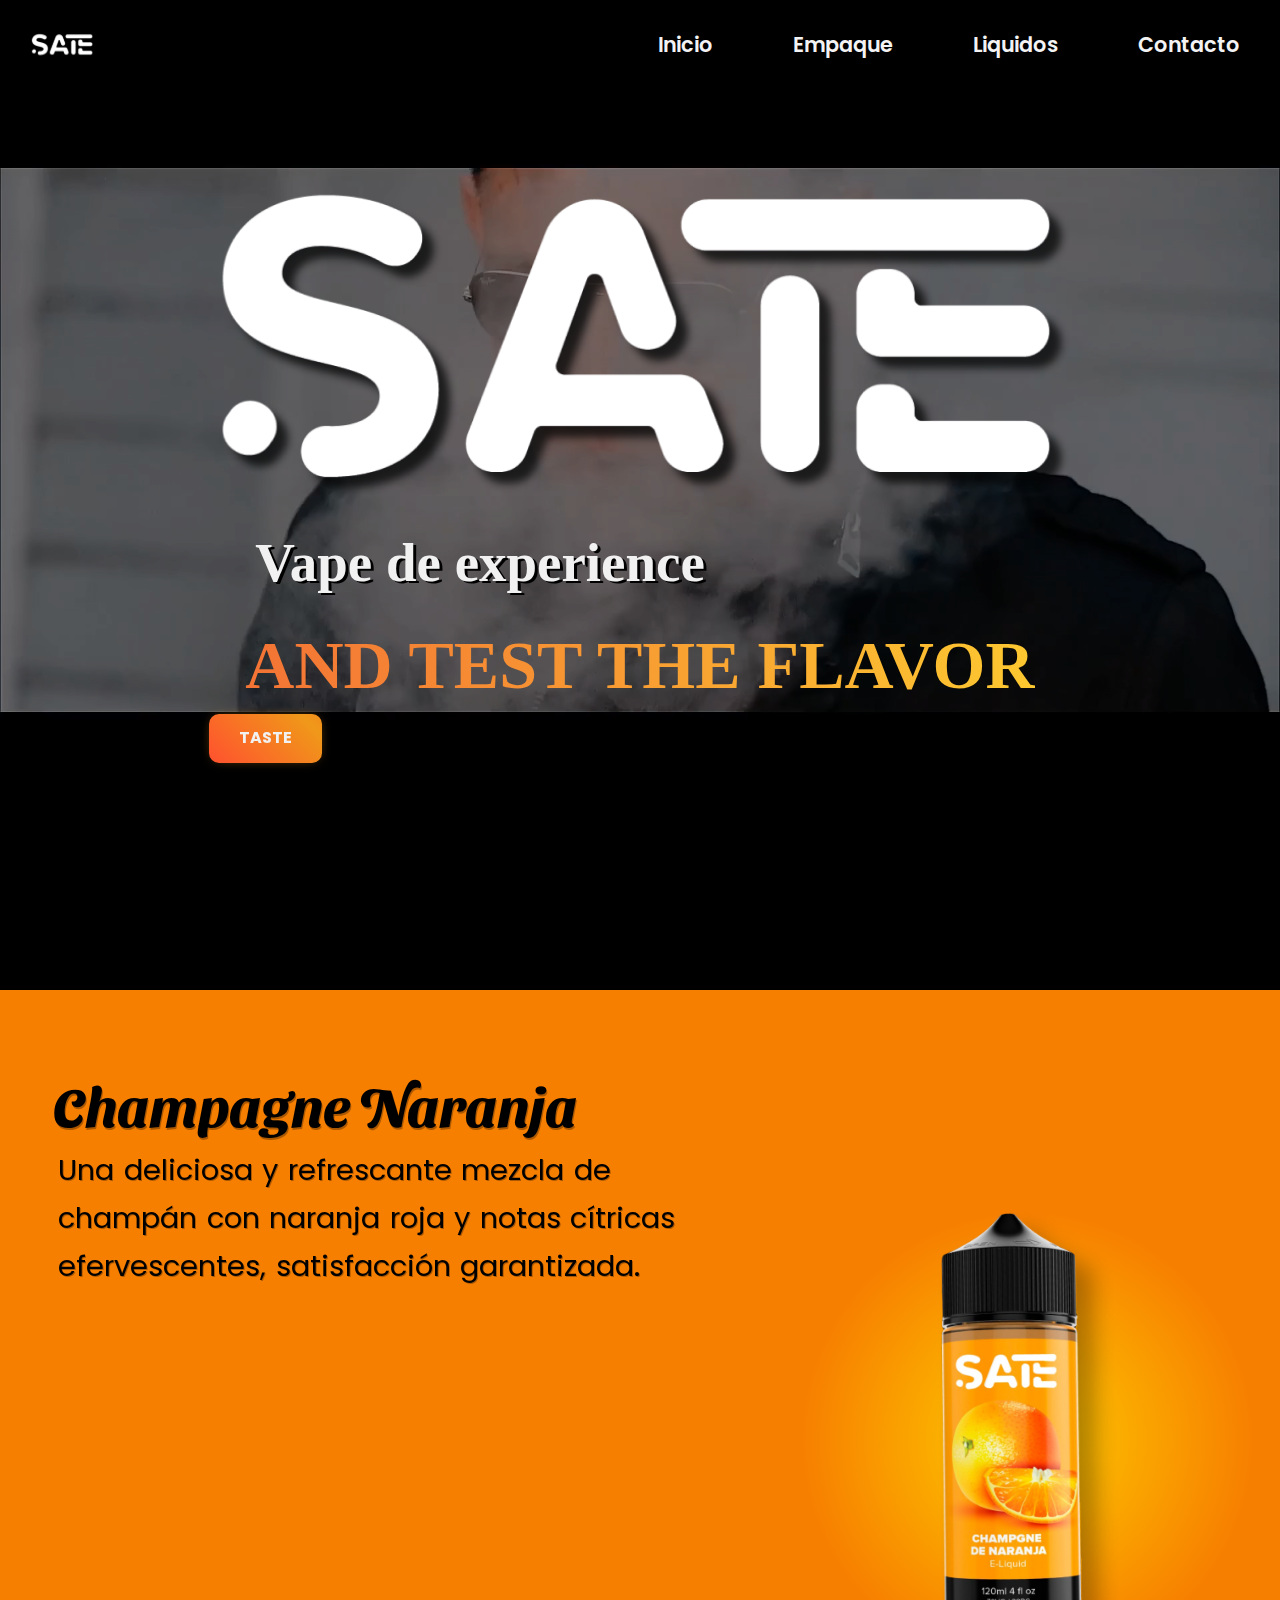
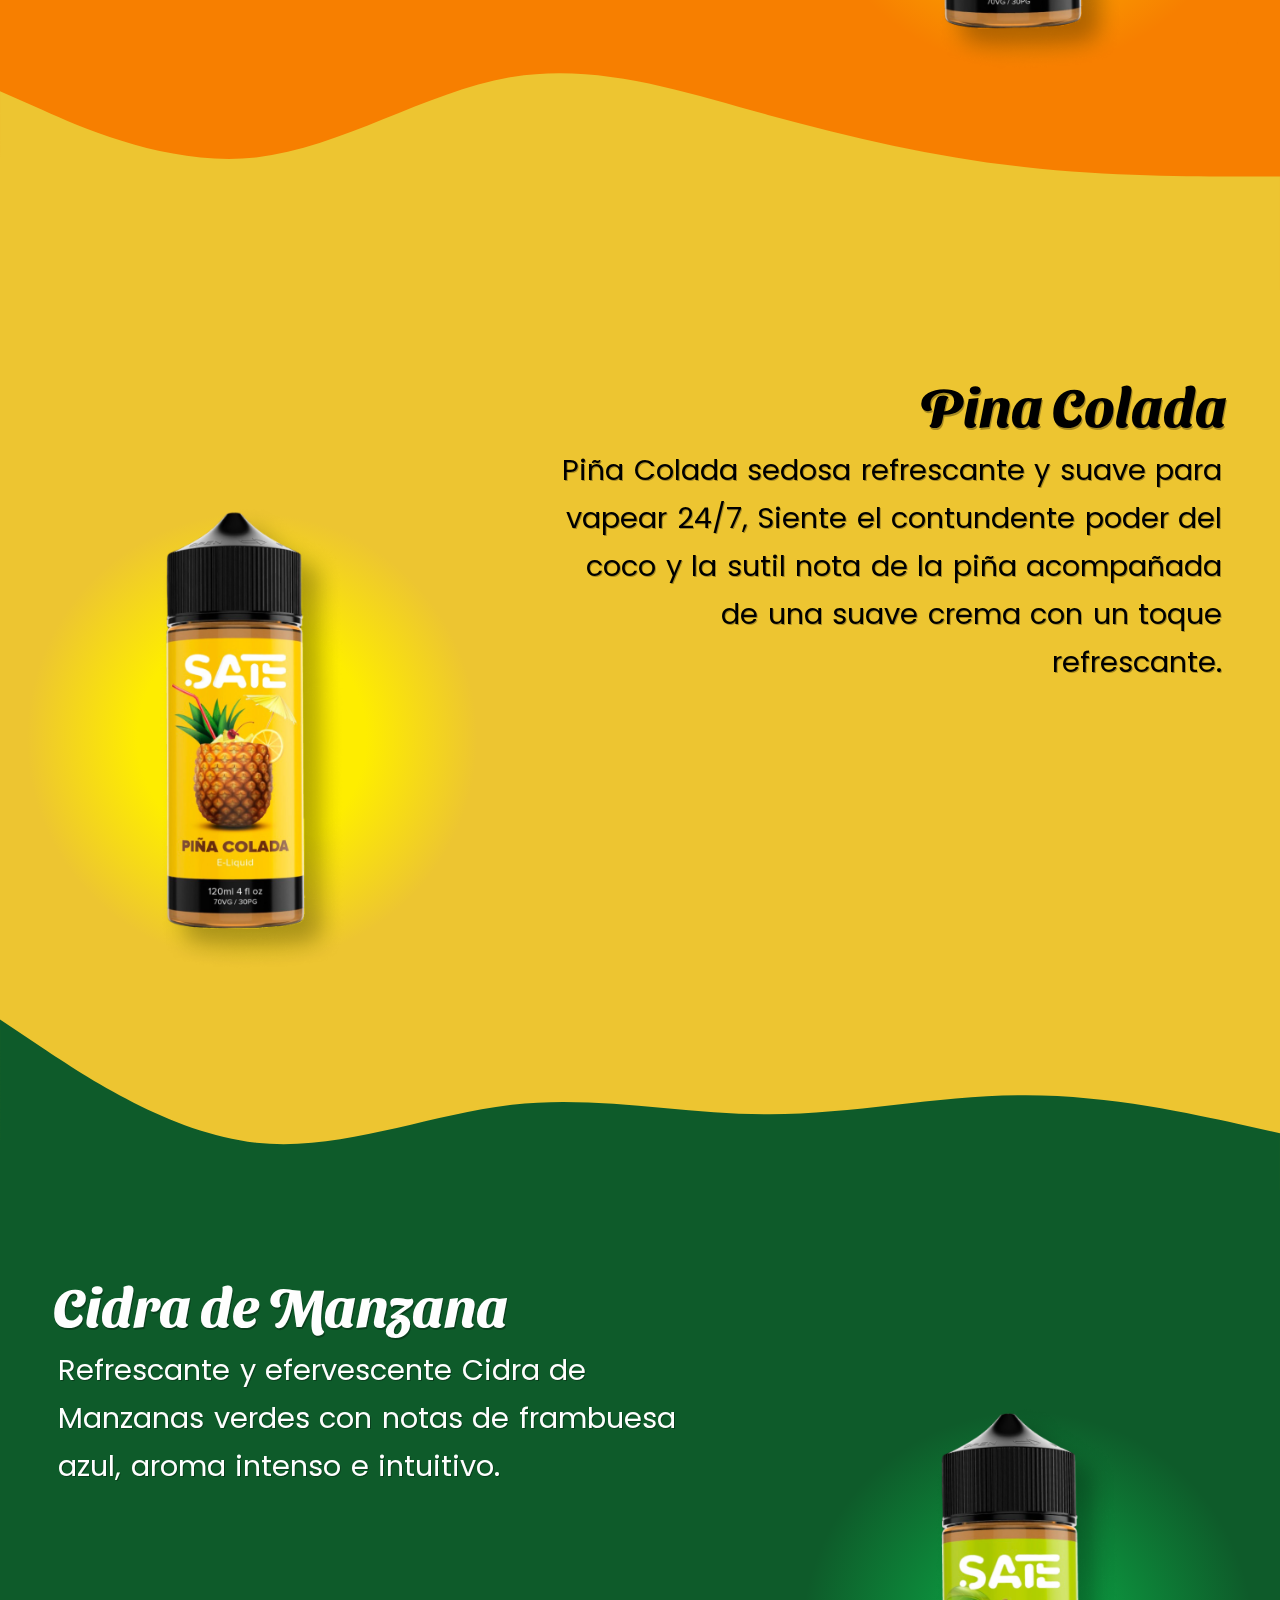
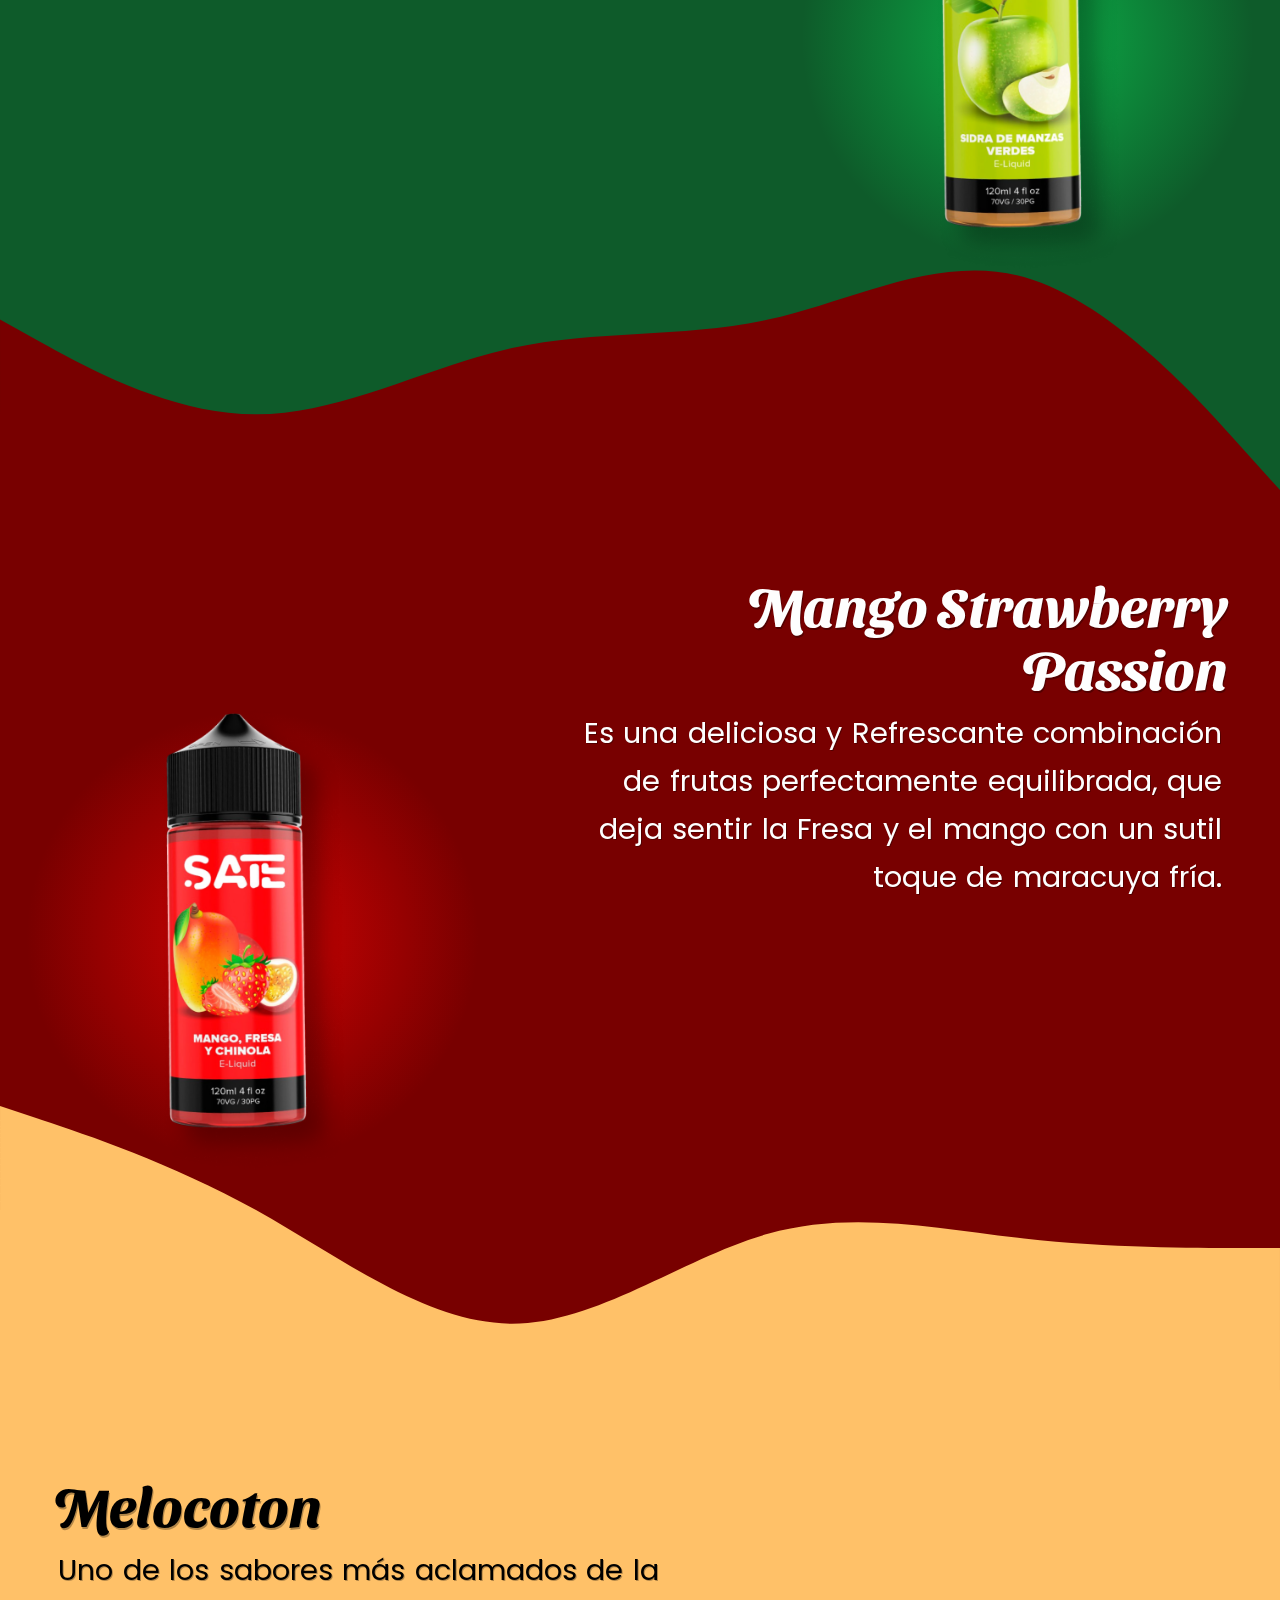
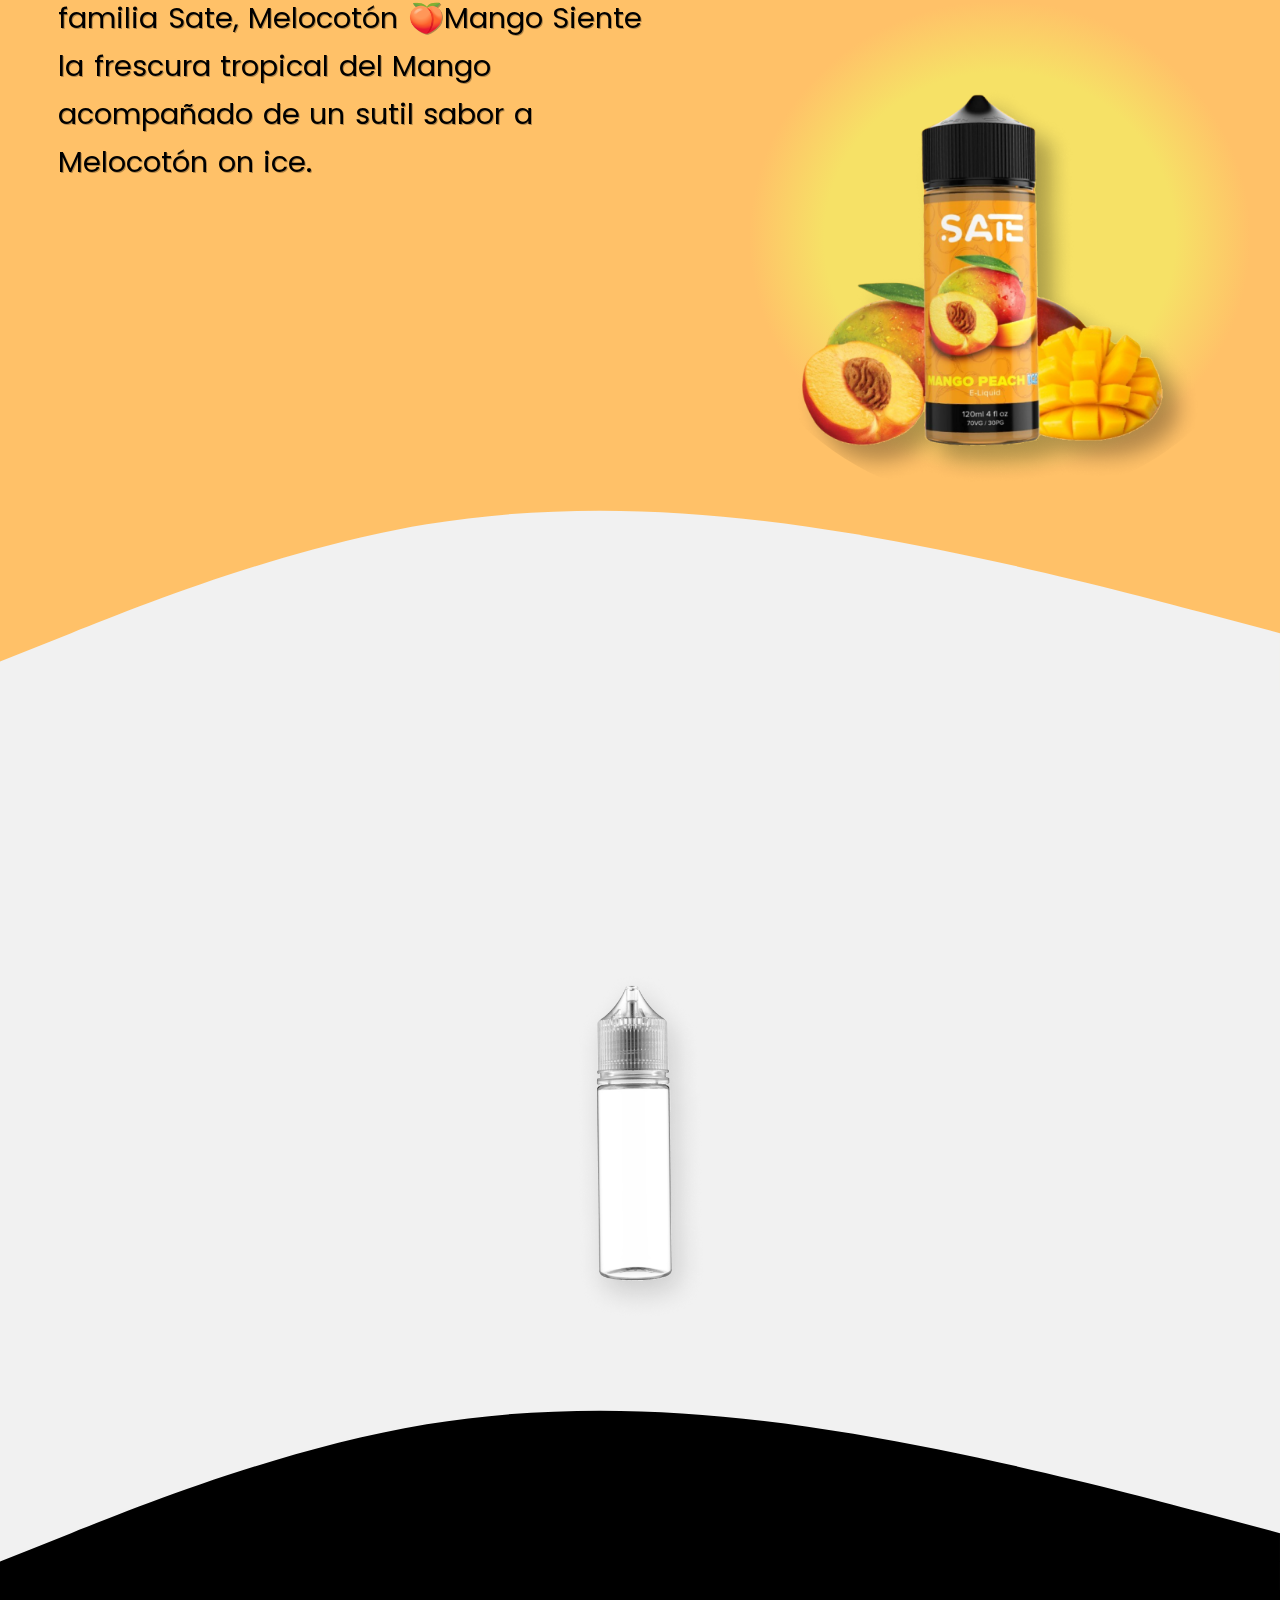
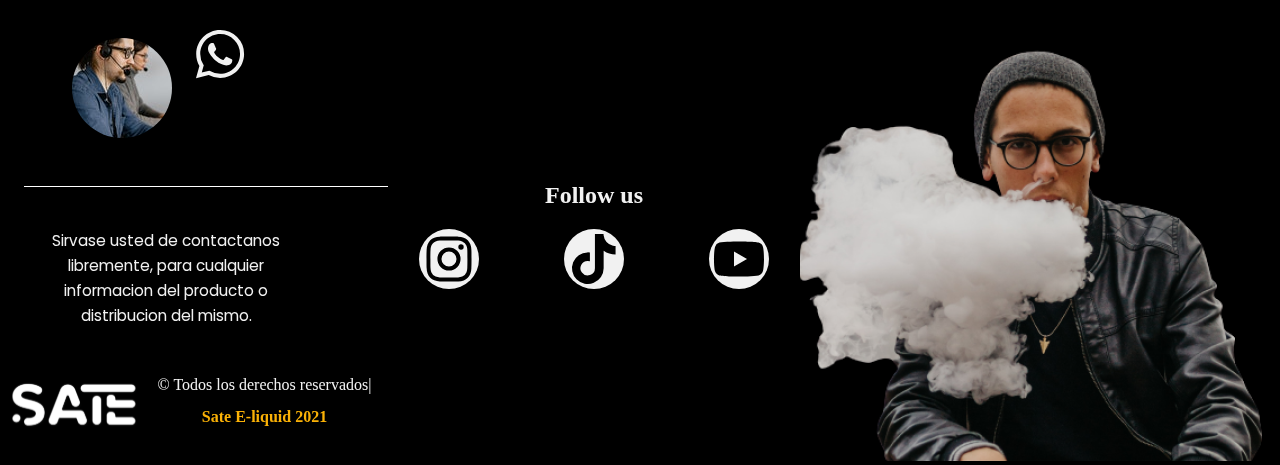
==== commit e856a66c: "toques finales-cambio de imagen en detalles,colocacion de enlaces" ====
--- a/index.html
+++ b/index.html
@@ -27,8 +27,8 @@
         </a>
         <ul class="enlaces-menu">
           <li><a href="#inicio">Inicio</a></li>
-          <li><a href="#spec">Espec</a></li>
-          <li><a href="#productos">Productos</a></li>
+          <li><a href="#spec">Empaque</a></li>
+          <li><a href="#productos">Liquidos</a></li>
           <li><a href="#footer-contacts">Contacto</a></li>
         </ul>
         <button class="ham" type="button">
@@ -69,7 +69,12 @@
           <h3 class="poster__title">Vape de experience</h3>
           <p class="poster__subtitle subtitle__gdnt">And test the FLAVOR</p>
           <button class="btn">
-            <a href="" class="btn-link">Taste</a>
+            <a
+              target="_blank"
+              href="https://api.whatsapp.com/send?phone=18294018326&text=Hola%20me%20gustaria%20saber%20mas%20de%20su%20producto."
+              class="btn-link"
+              >Taste</a
+            >
           </button>
         </div>
       </div>
@@ -144,9 +149,9 @@
       <div class="cata-text cata-text__right">
         <h2 class="cata__title color__text">Mango Strawberry Passion</h2>
         <p class="cata-text__subtitle color__text">
-          Es una deliciosa y Refrescante combinación de
-          frutas perfectamente equilibrada, que deja sentir la Fresa y el mango
-          con un sutil toque de maracuya fría.
+          Es una deliciosa y Refrescante combinación de frutas perfectamente
+          equilibrada, que deja sentir la Fresa y el mango con un sutil toque de
+          maracuya fría.
         </p>
       </div>
 
@@ -167,8 +172,8 @@
         <h2 class="cata__title">Melocoton</h2>
         <p class="cata-text__subtitle">
           Uno de los sabores más aclamados de la familia Sate, Melocotón 🍑Mango
-          Siente la frescura tropical del Mango acompañado
-          de un sutil sabor a Melocotón on ice.
+          Siente la frescura tropical del Mango acompañado de un sutil sabor a
+          Melocotón on ice.
         </p>
       </div>
 
@@ -203,7 +208,7 @@
         <div class="info__center">
           <figure class="img-center__product">
             <img
-              src="/image/naranja.png"
+              src="/image/botella-60ml.png"
               alt="producto"
               class="info-img__product"
             />
@@ -229,7 +234,11 @@
           <div class="info-seller">
             <div class="seller-datos">
               <div class="info-seller__img"></div>
-              <a href="#" class="info-seller__link">
+              <a
+                target="_blanc"
+                href="https://api.whatsapp.com/send?phone=18294018326&text=Hola%20me%20interesa%20el%20Porducto.%20"
+                class="info-seller__link"
+              >
                 <img
                   src="/image/bxl-whatsapp.svg"
                   alt="image whatsap"
@@ -246,14 +255,21 @@
           </div>
           <div class="footer-logo">
             <img src="/image/logo-sate-small.svg" alt="" class="sate__logo-w" />
-            <p class="footer__text">All reserved</p>
+            <p class="footer__text">
+              &#169; Todos los derechos reservados|
+              <span class="sate2020">Sate E-liquid 2021</span>
+            </p>
           </div>
         </div>
         <div class="redes">
           <div class="redes__center">
             <h2 class="redes__title">Follow us</h2>
             <picture class="img-redes">
-              <a href="#" class="redes-link">
+              <a
+                target="_blanc"
+                href="https://www.instagram.com/sateliquid/?hl=es-la"
+                class="redes-link"
+              >
                 <img
                   src="/image/bxl-instagram.svg"
                   alt="icono de instagram"
--- a/css/main.css
+++ b/css/main.css
@@ -331,6 +331,17 @@
   line-height: 2rem;
 }
 
+.footer__text {
+  width: 300px;
+  padding: 1rem;
+  margin: 0 auto;
+}
+
+.sate2020 {
+  font-weight: bold;
+  color: rgb(250, 177, 6);
+}
+
 .footer-hero__img {
   width: 100%;
   height: auto;
@@ -406,7 +417,7 @@
 
 @media (min-width: 62em) {
   .poster-box {
-    height: 700px;
+    height: 100vh;
     justify-content: flex-start;
   }
   .poster__title {
@@ -420,12 +431,11 @@
 
 @media (min-width: 75em) {
   .poster-box {
-    height: 100vh;
     text-align: left;
-    margin: 30px;
-  }
+  }
+
   .poster__logo {
-    margin-top: 3rem;
+    margin-top: 4rem;
   }
 
   .poster__title {
@@ -504,7 +514,7 @@
     justify-content: center;
     align-items: center;
     width: 100%;
-    height: 80vh;
+    height: 100vh;
     padding: 5rem;
     padding: 0;
   }
@@ -605,16 +615,22 @@
     margin-left: 0.5rem;
     margin-bottom: 2rem;
   }
-
+  .footer-hero__img {
+    position: relative;
+    top: 3rem;
+  }
   .sate__logo-w {
     width: 35%;
     height: auto;
   }
-
+  .footer-logo {
+    width: 380px;
+  }
   .footer__text {
     font-size: var(--step--0);
-    line-height: 2.5rem;
-    margin: 0 0 0 25px;
+    line-height: 2rem;
+    margin: 0;
+    padding: 0;
   }
 
   .redes__center {
--- a/css/navbar.css
+++ b/css/navbar.css
@@ -106,6 +106,7 @@
     padding: 0;
     width: 100%;
     display: none;
+    background: black;
     opacity: 0;
   }
 
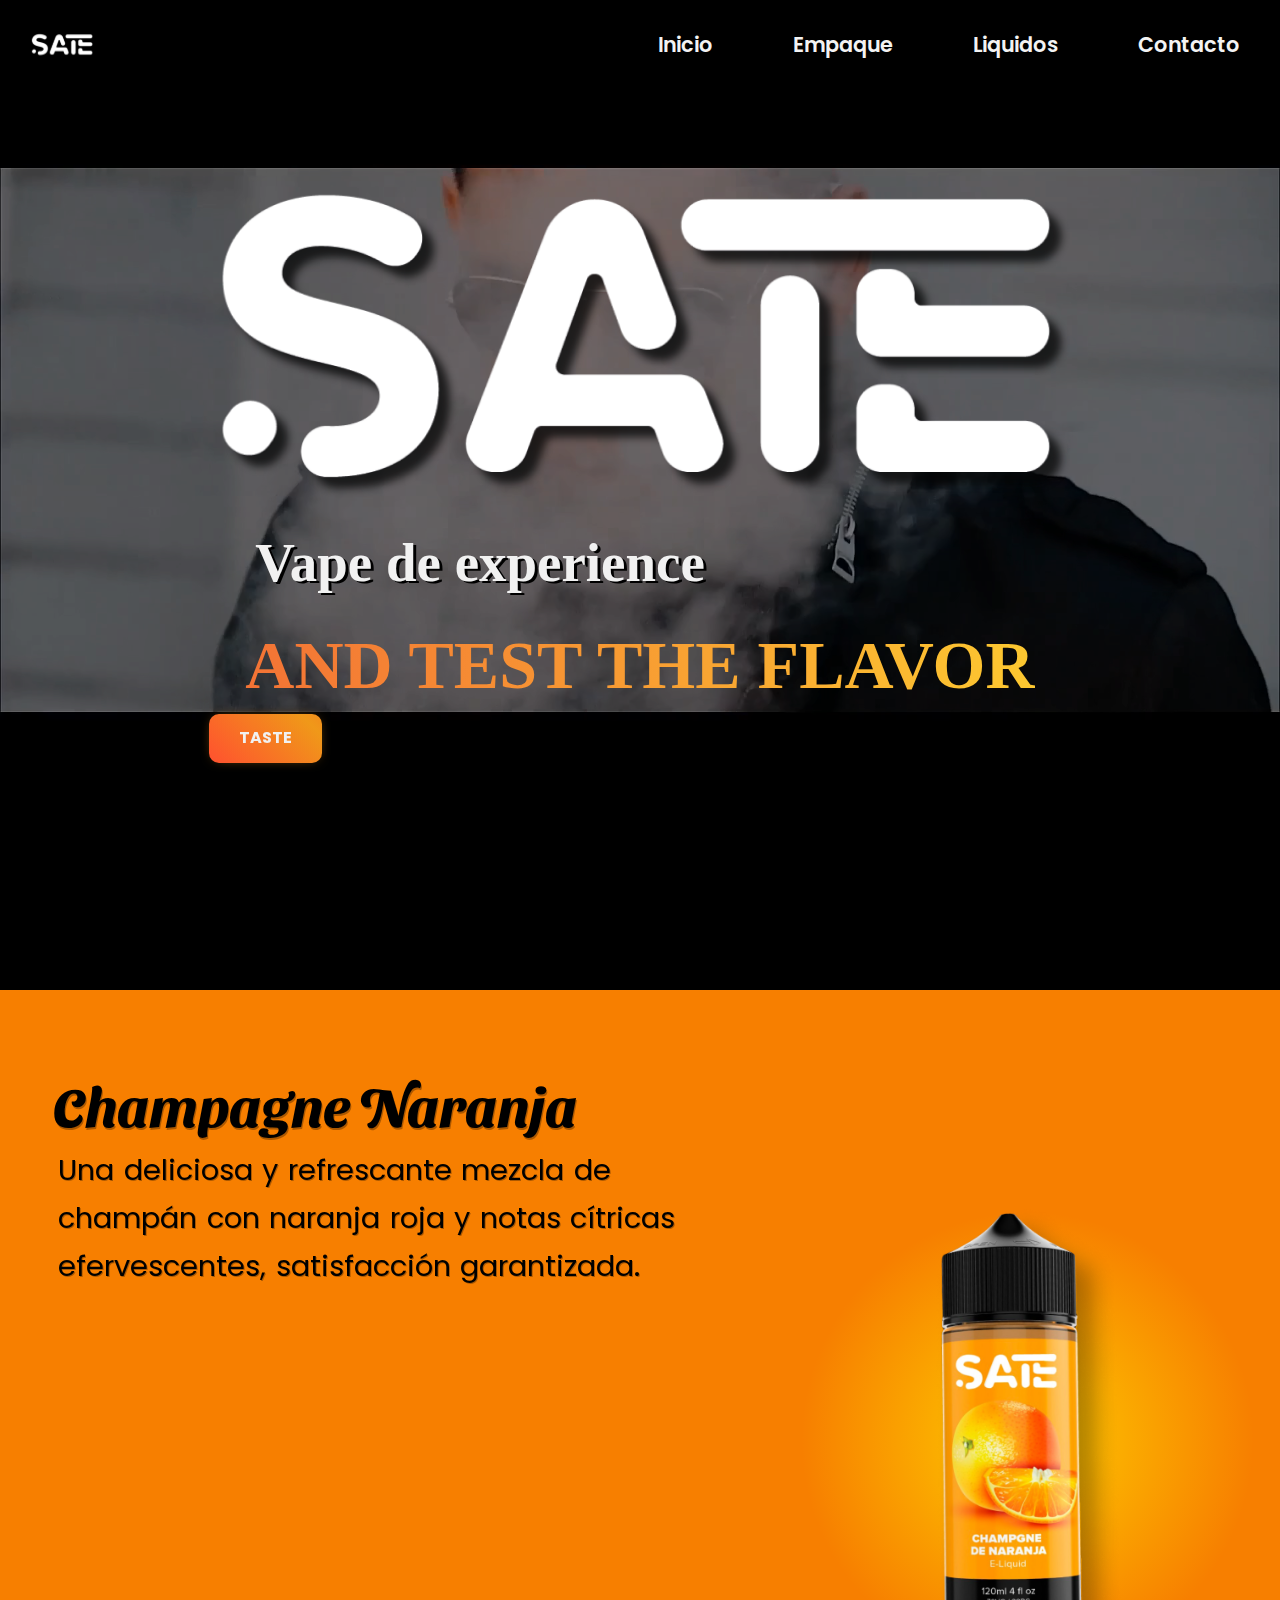
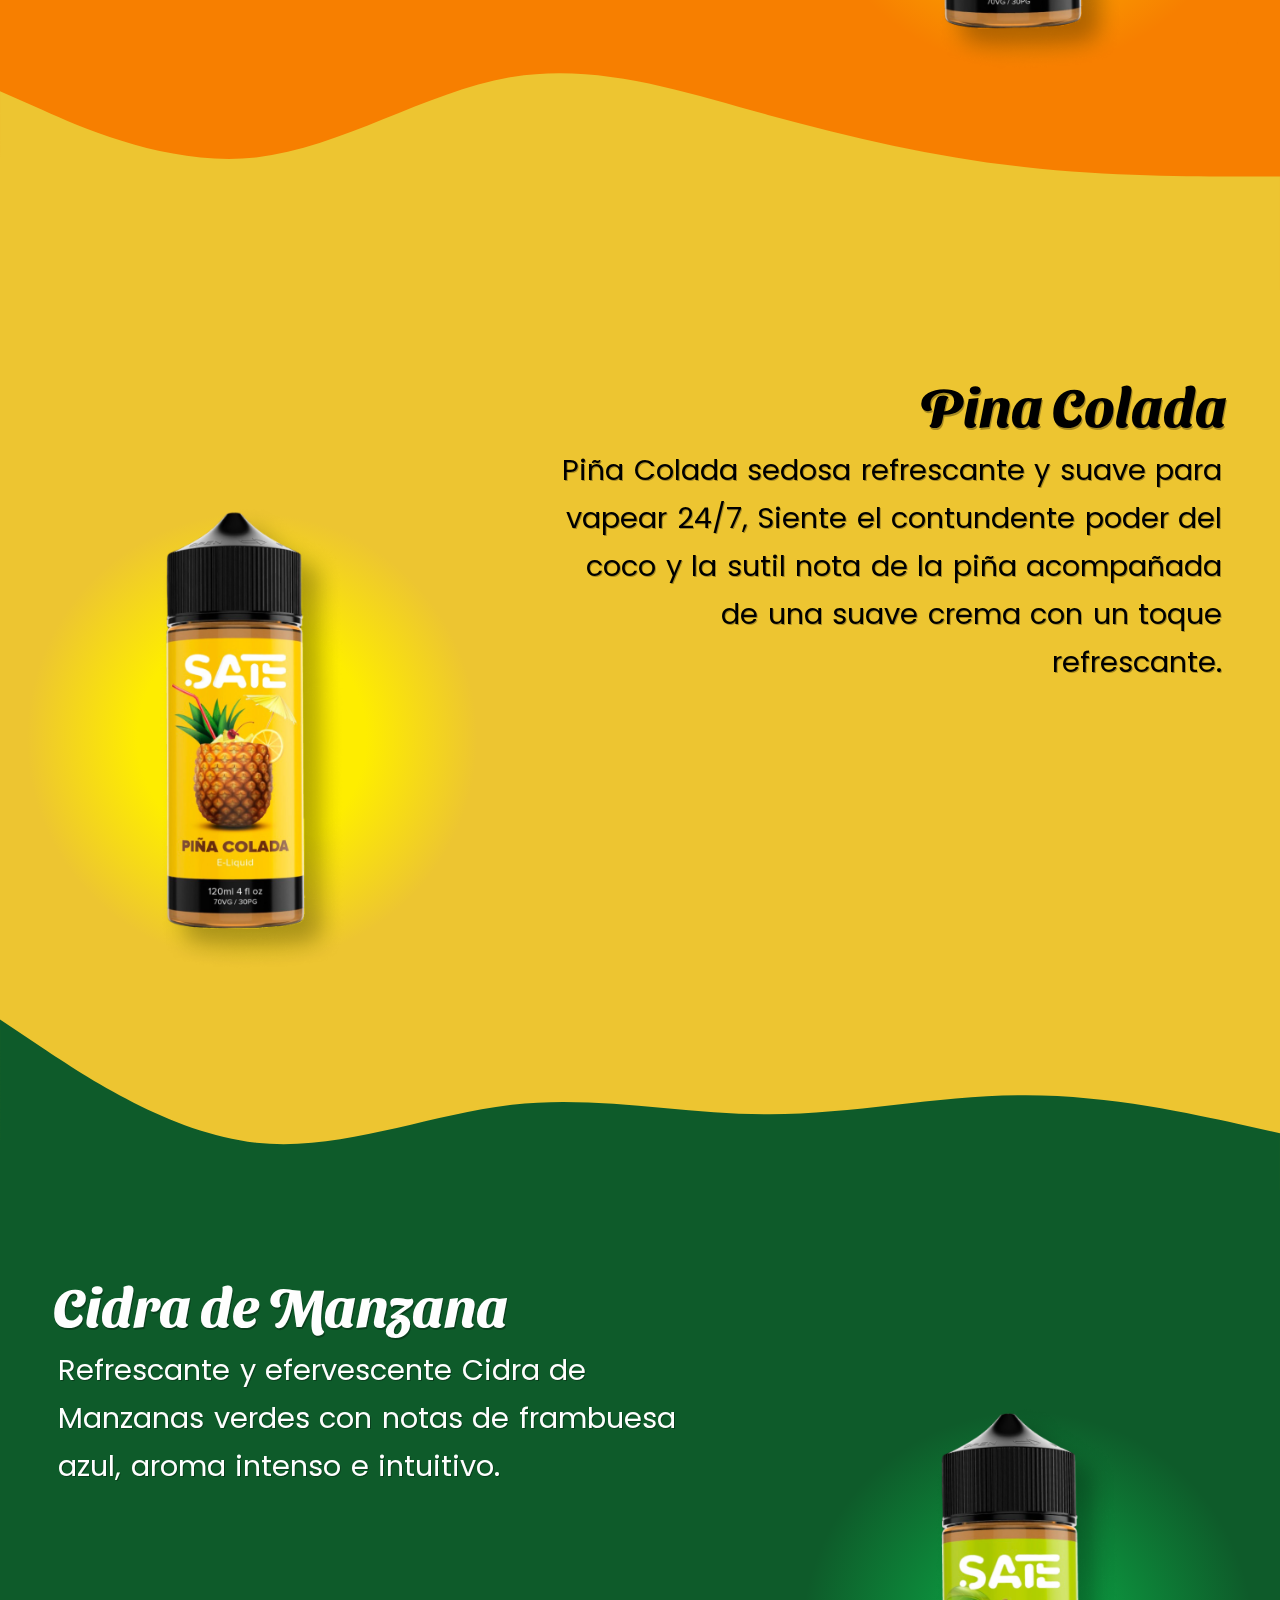
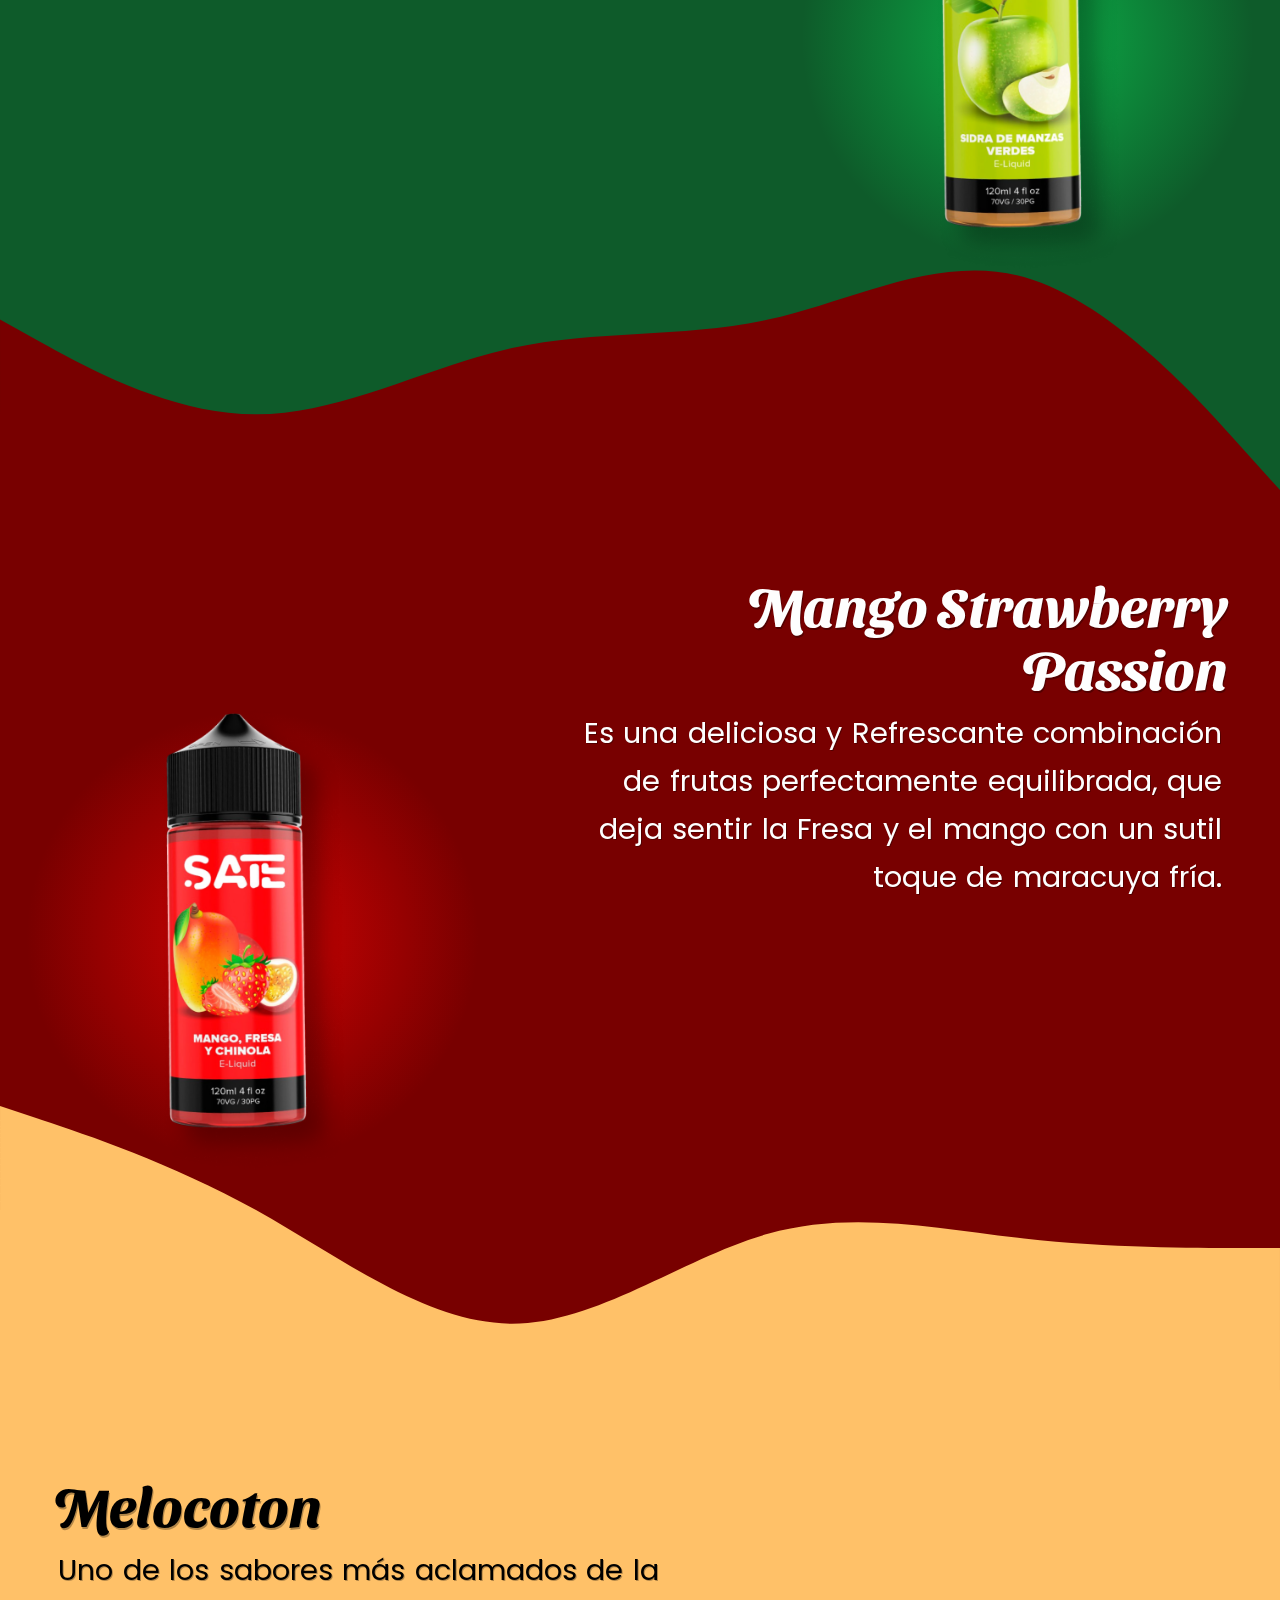
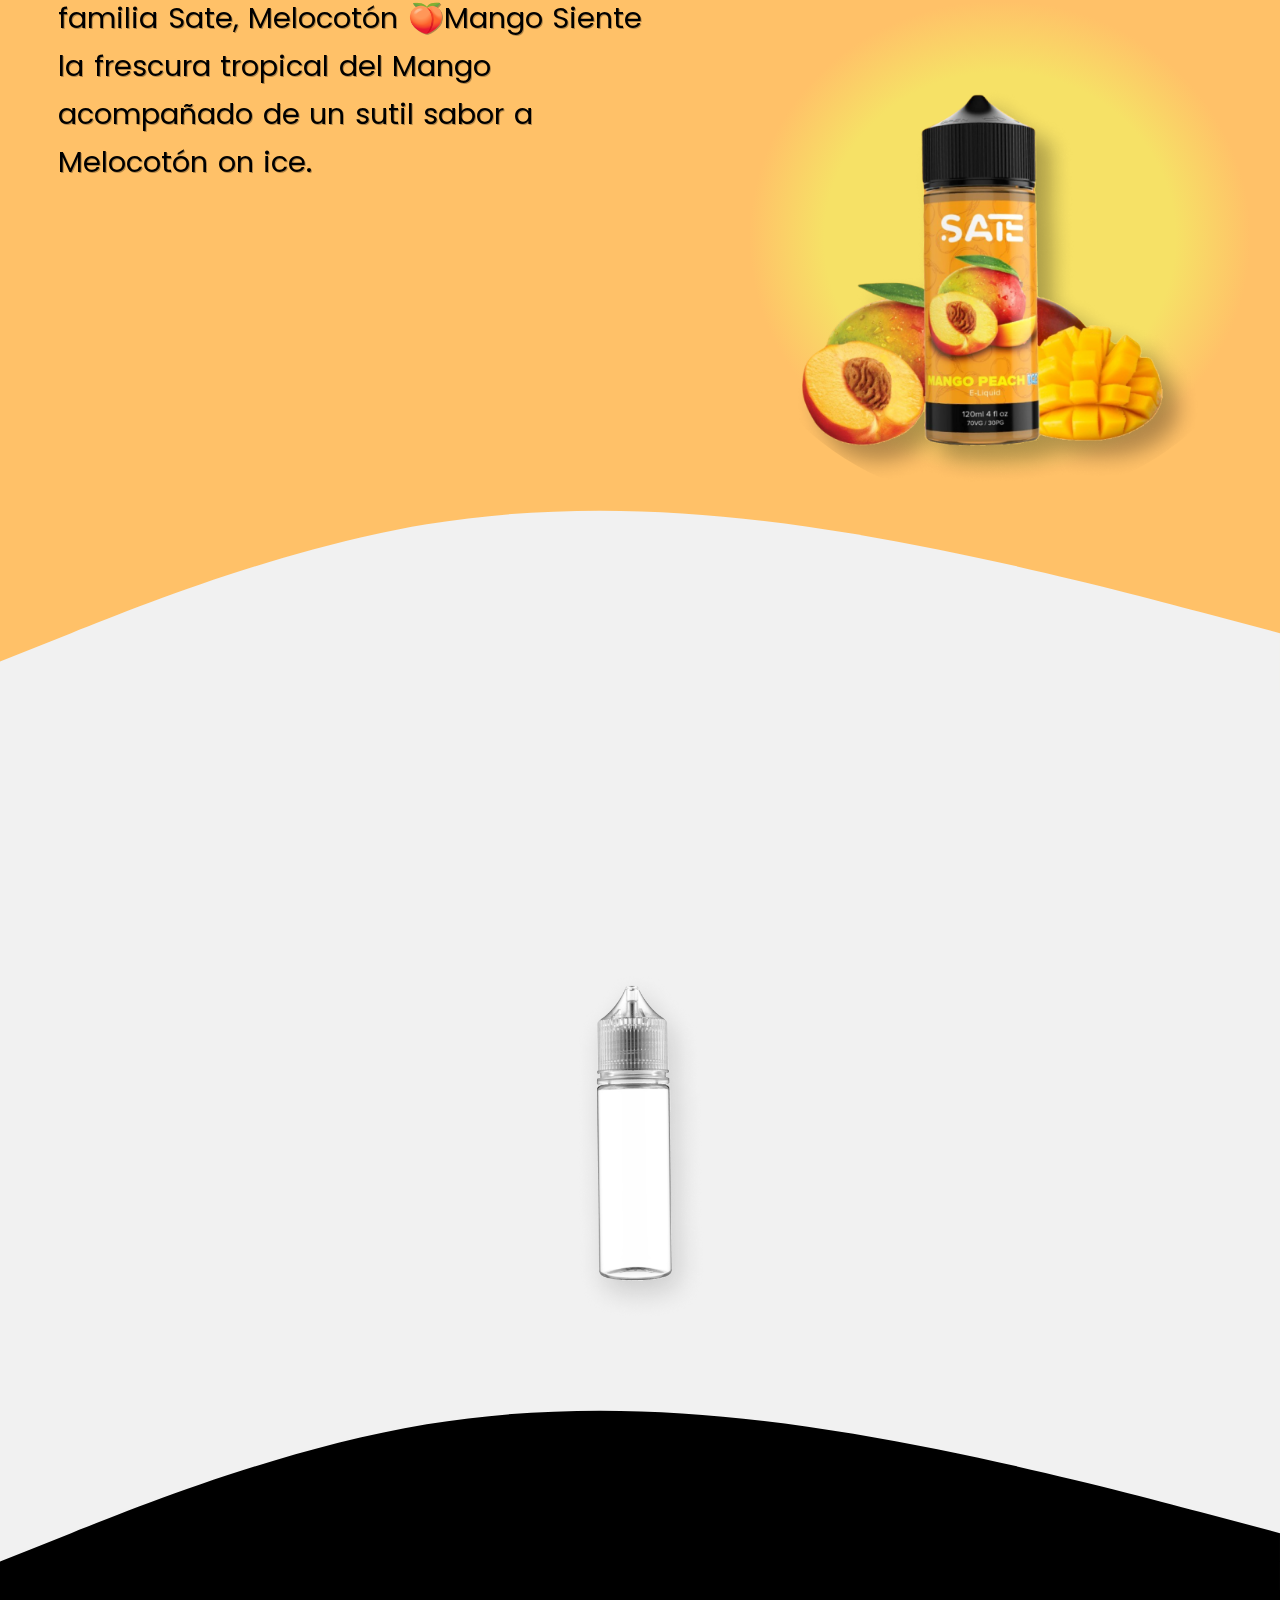
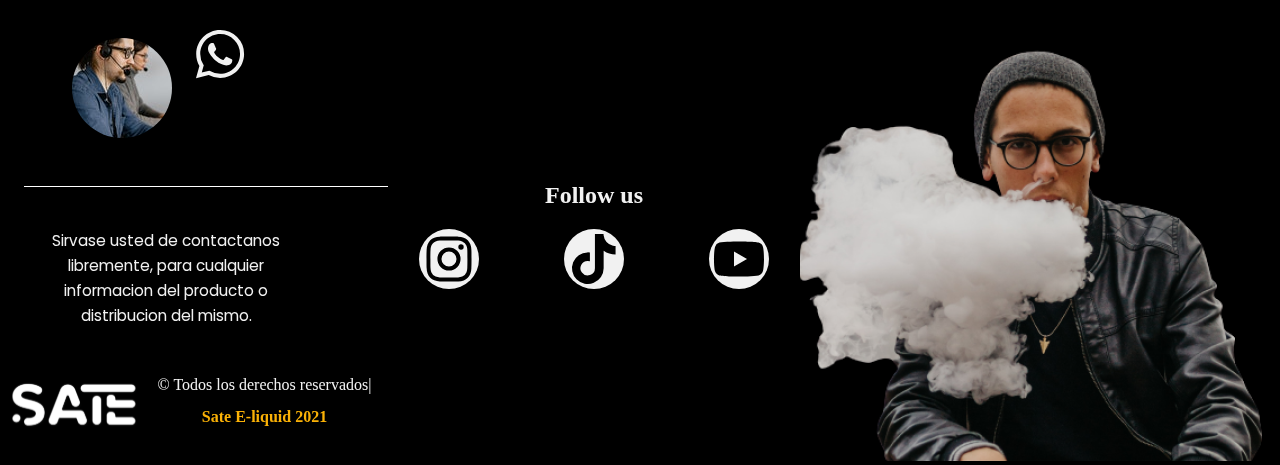
==== commit 4ec1f85d: "favicon actualizado" ====
--- a/index.html
+++ b/index.html
@@ -1,6 +1,11 @@
 <!DOCTYPE html>
 <html lang="es">
   <head>
+    <link
+      rel="shortcut icon"
+      href="/image/logo-sate.favicon"
+      type="image/x-icon"
+    />
     <link rel="preconnect" href="https://fonts.googleapis.com" />
     <link rel="preconnect" href="https://fonts.gstatic.com" crossorigin />
     <link
--- a/css/main.css
+++ b/css/main.css
@@ -101,7 +101,7 @@
   margin: 0 0 10px;
   font-size: var(--step--1);
   text-transform: uppercase;
-  font-family: cursive;
+  font-family: "Times New Roman", Times, serif;
   font-weight: 700;
   background: #fdc830; /* fallback for old browsers */
   background: -webkit-linear-gradient(
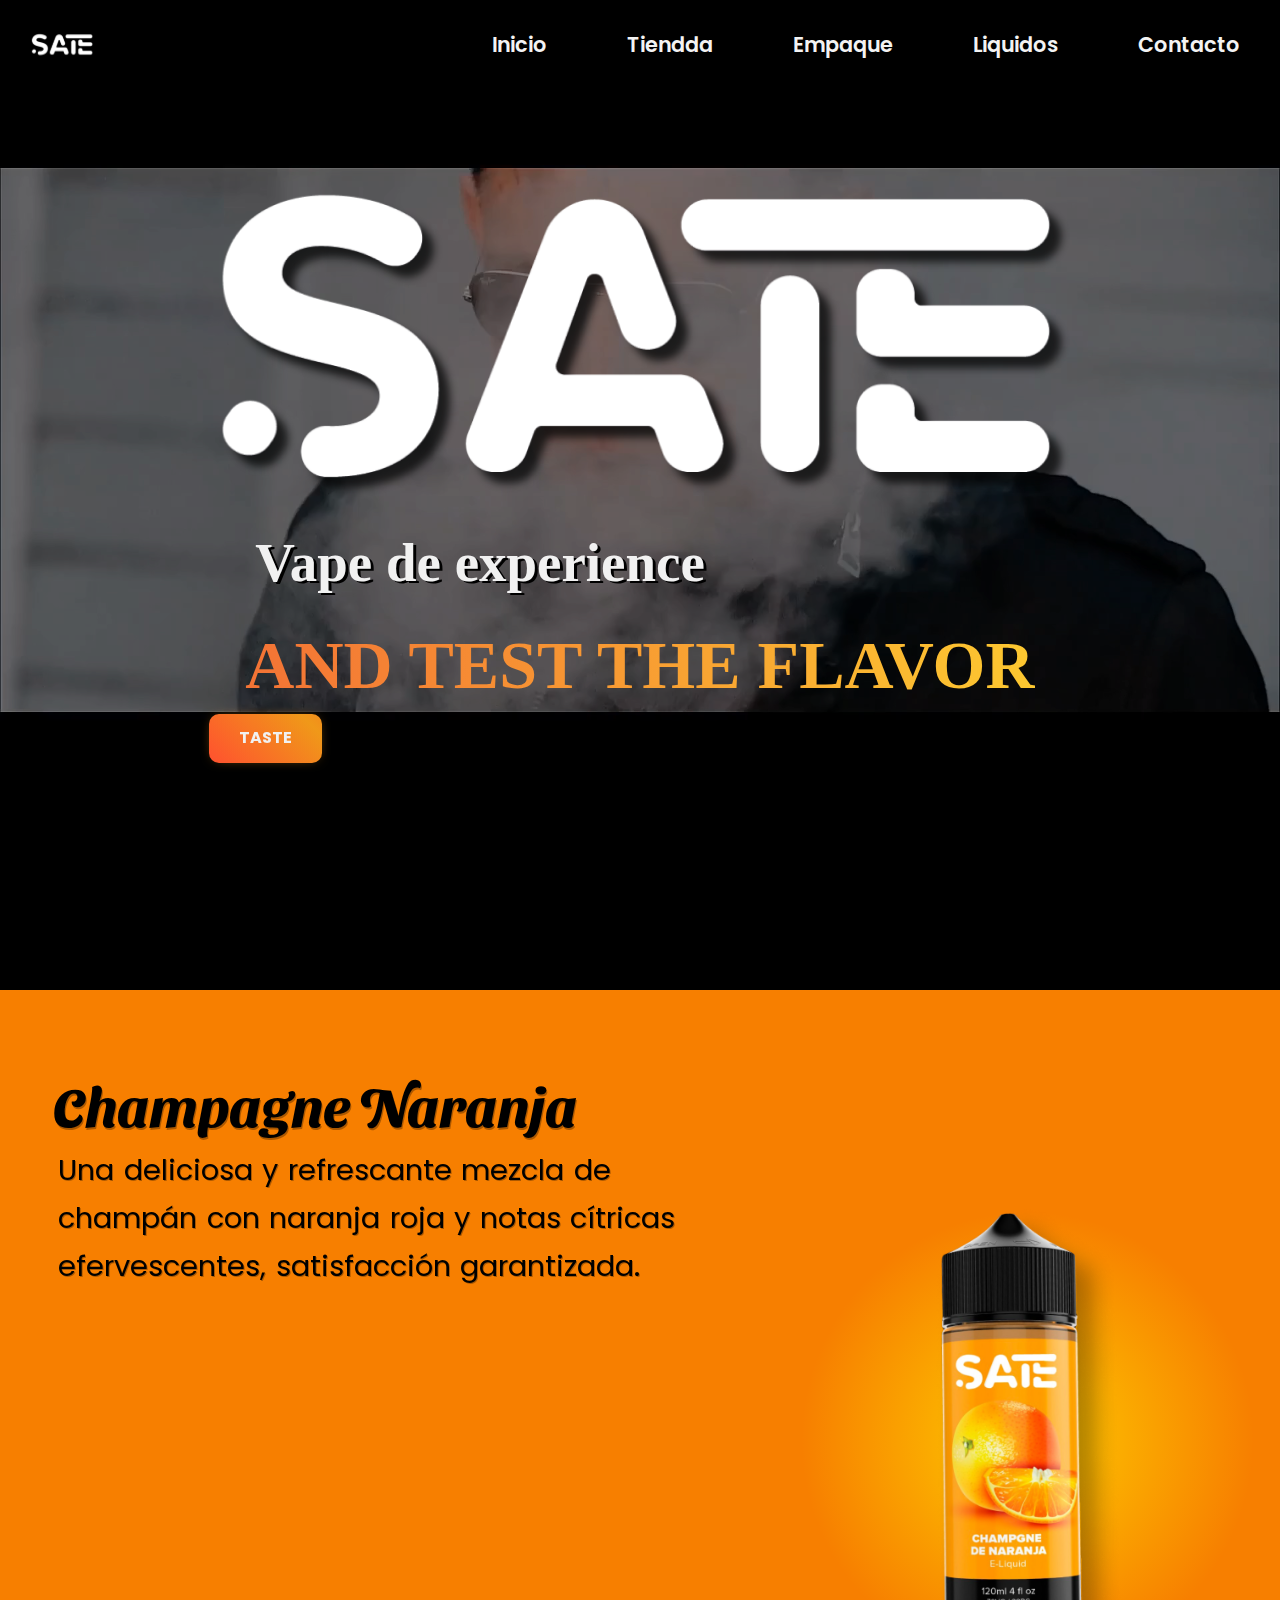
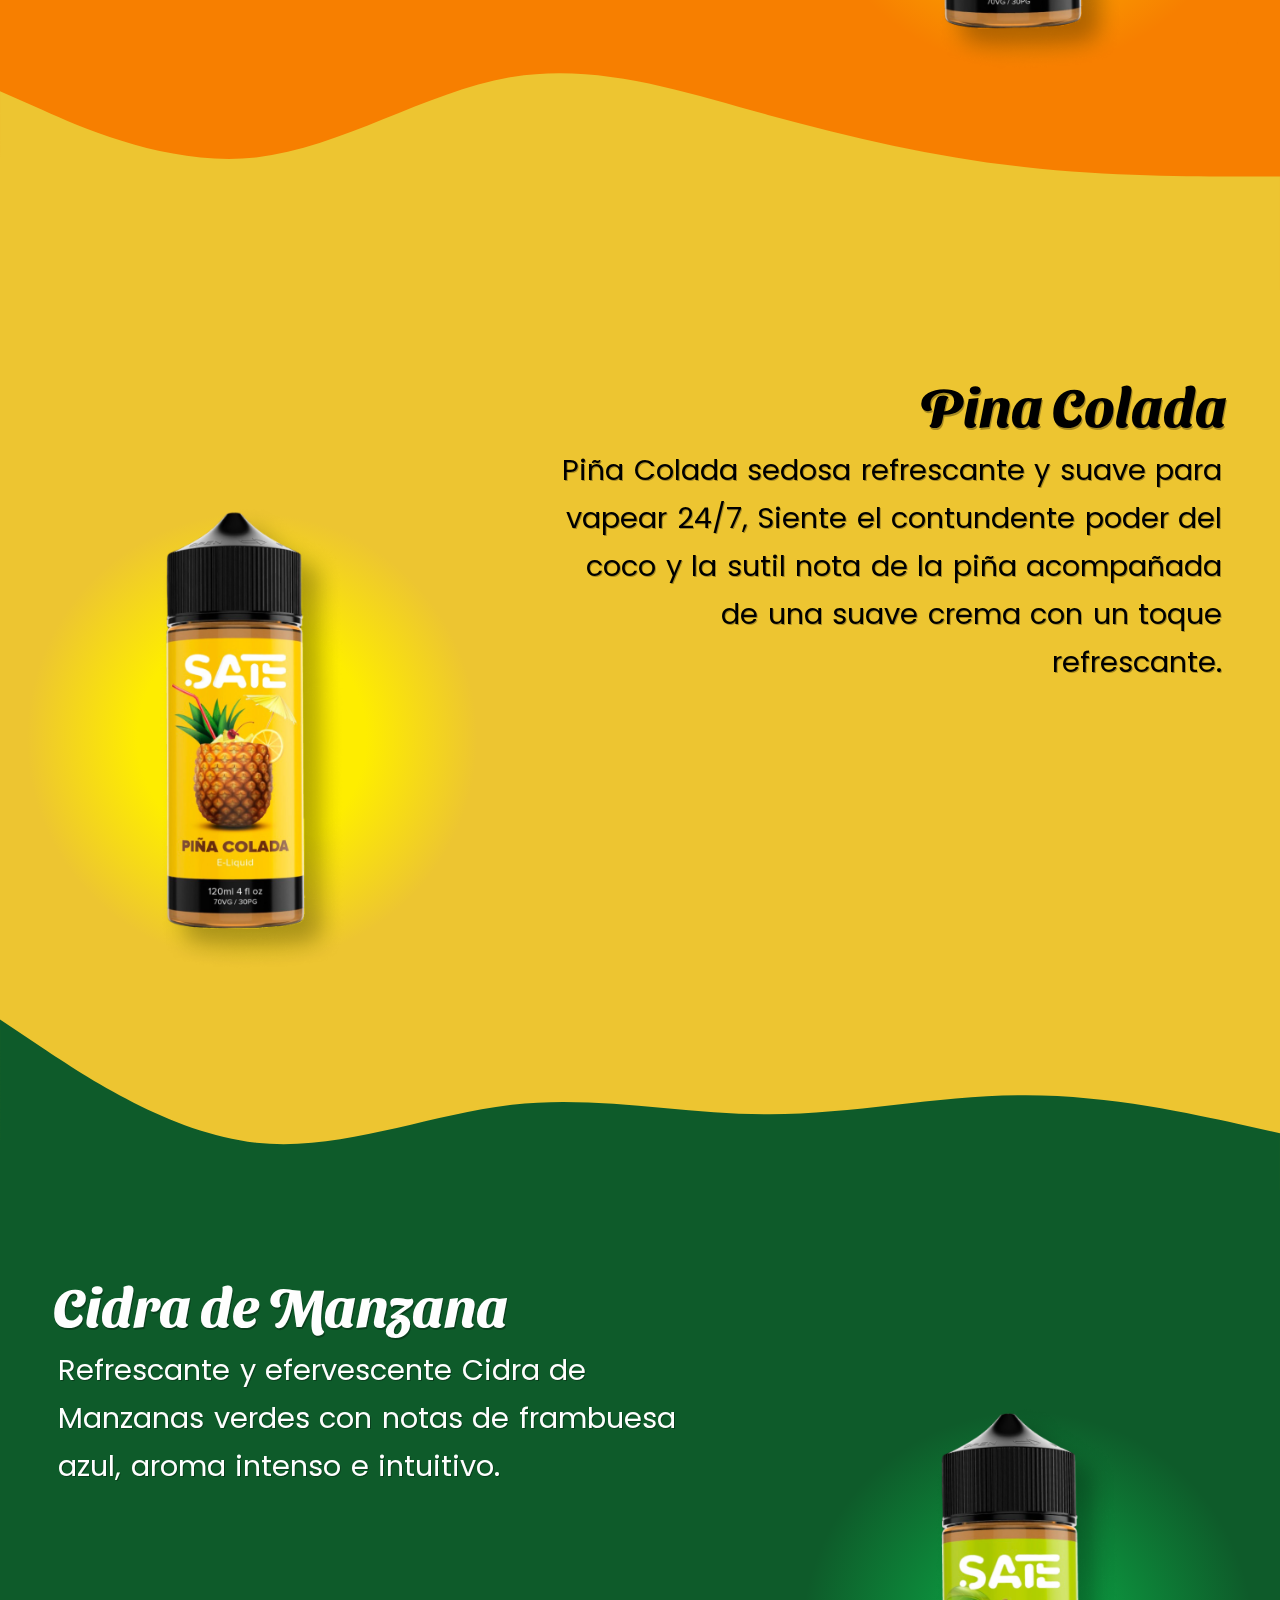
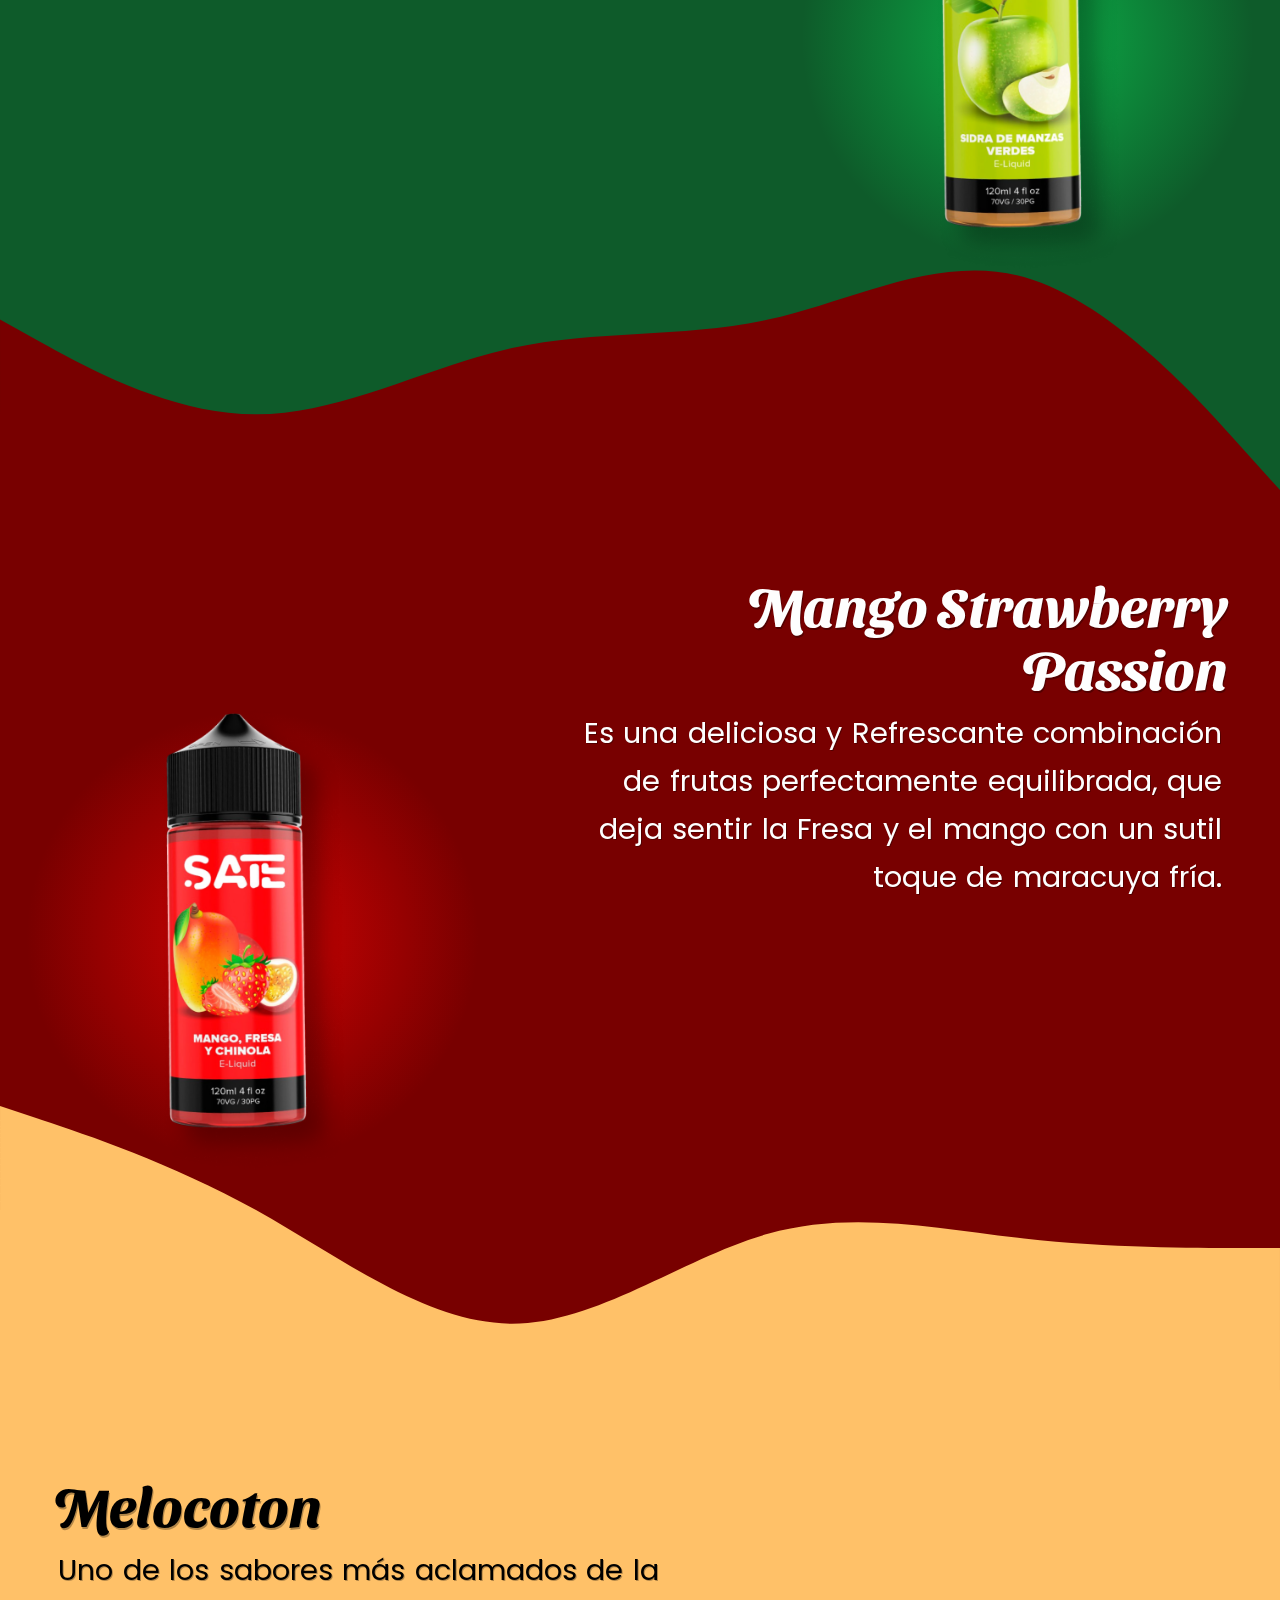
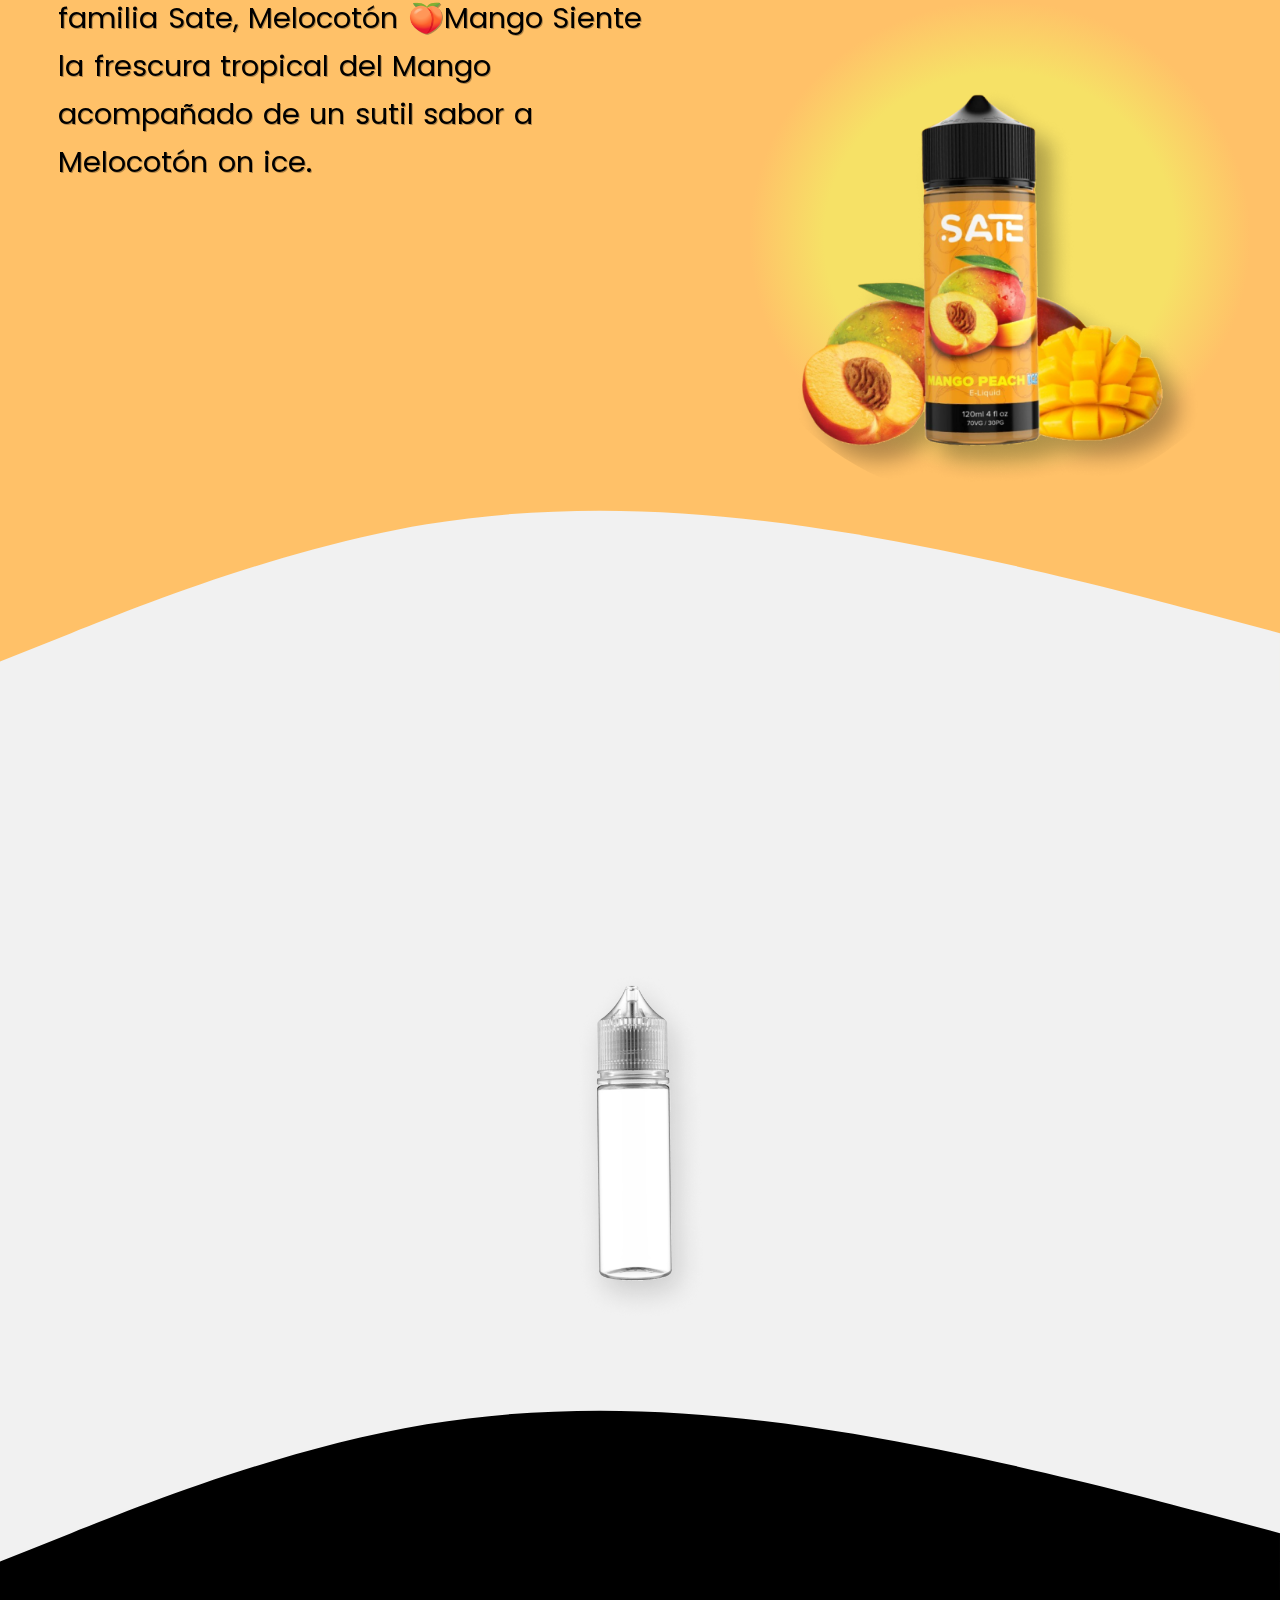
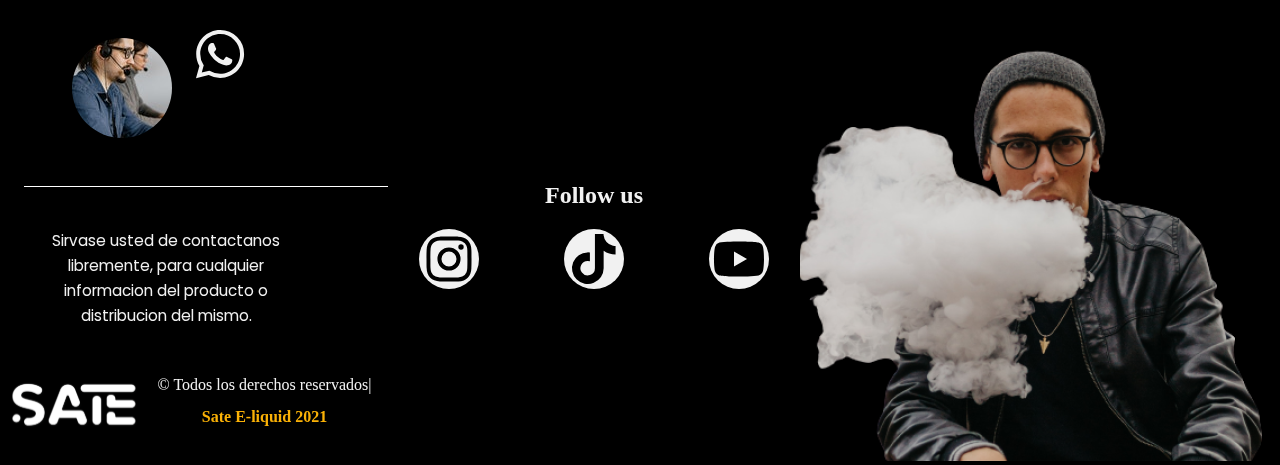
==== commit 5434b48f: "maquetacion de tienda online" ====
--- a/index.html
+++ b/index.html
@@ -32,6 +32,7 @@
         </a>
         <ul class="enlaces-menu">
           <li><a href="#inicio">Inicio</a></li>
+          <li><a href="#">Tiendda</a></li>
           <li><a href="#spec">Empaque</a></li>
           <li><a href="#productos">Liquidos</a></li>
           <li><a href="#footer-contacts">Contacto</a></li>
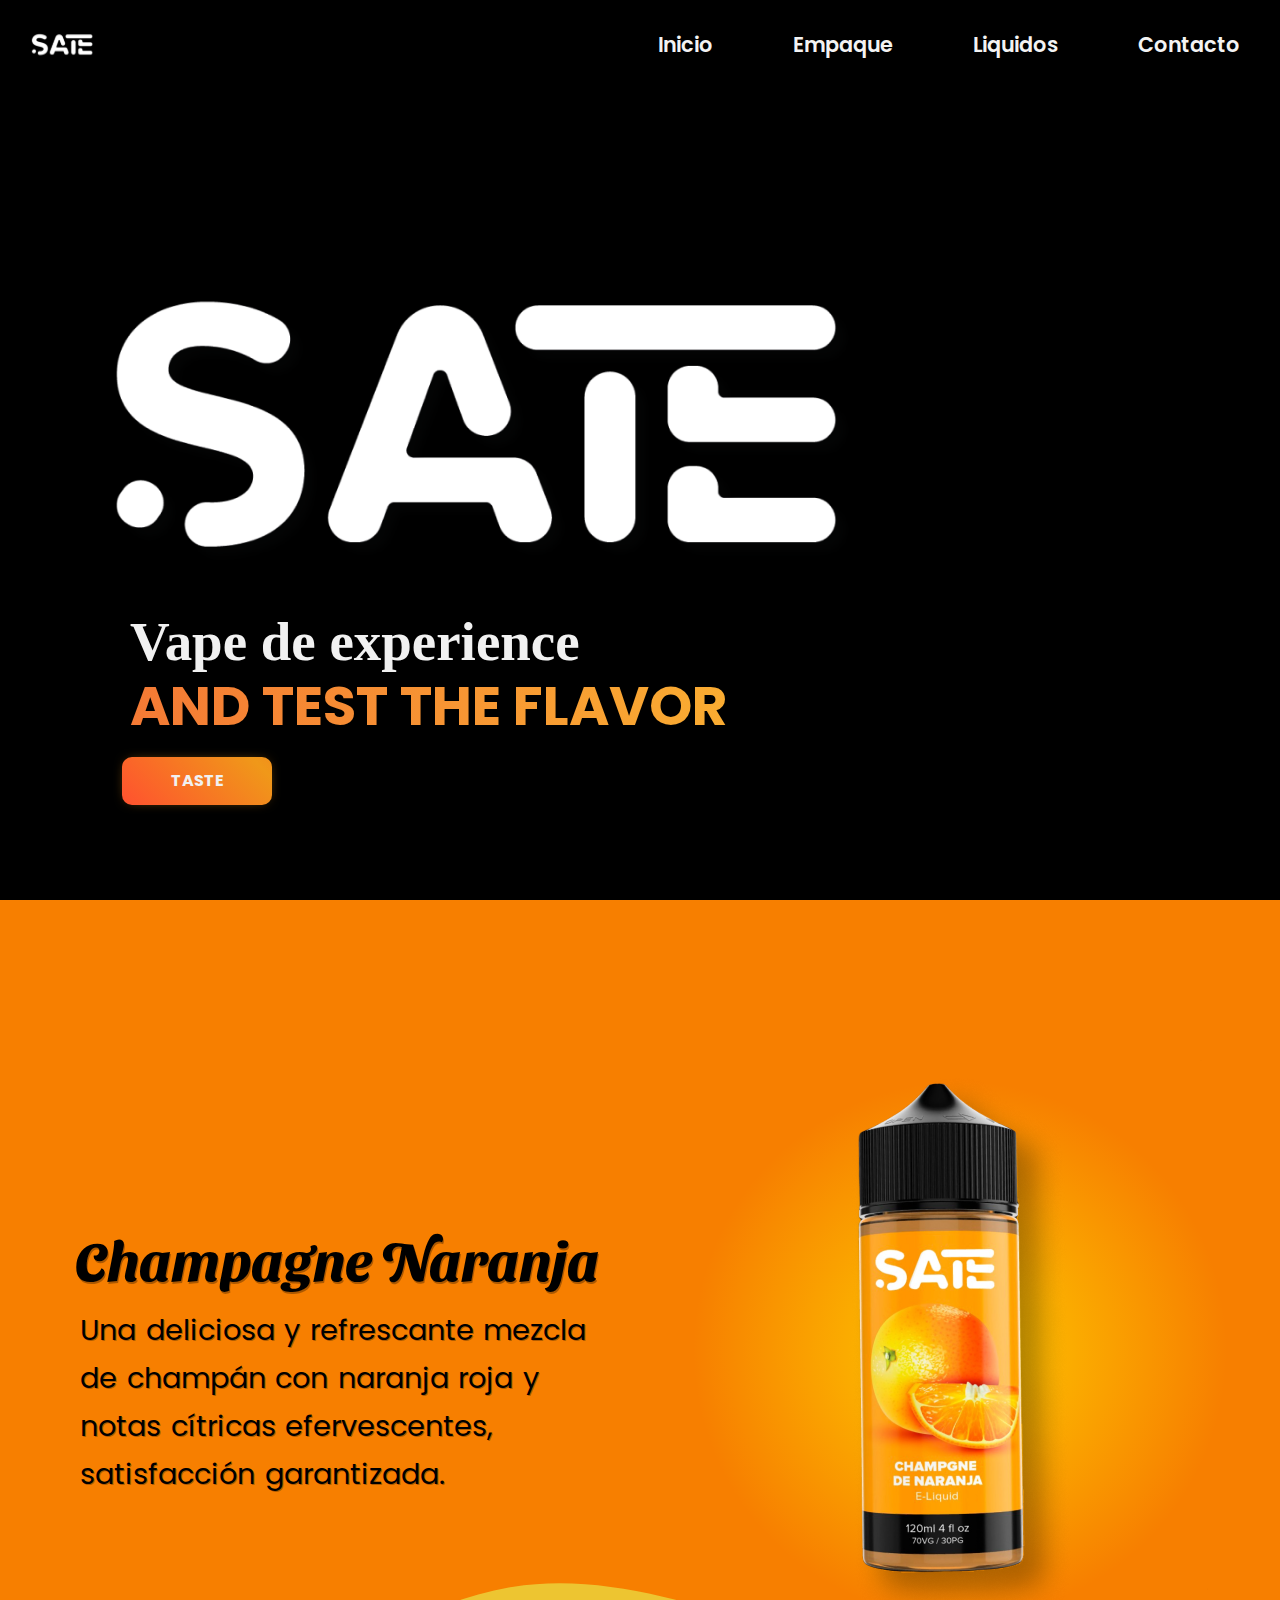
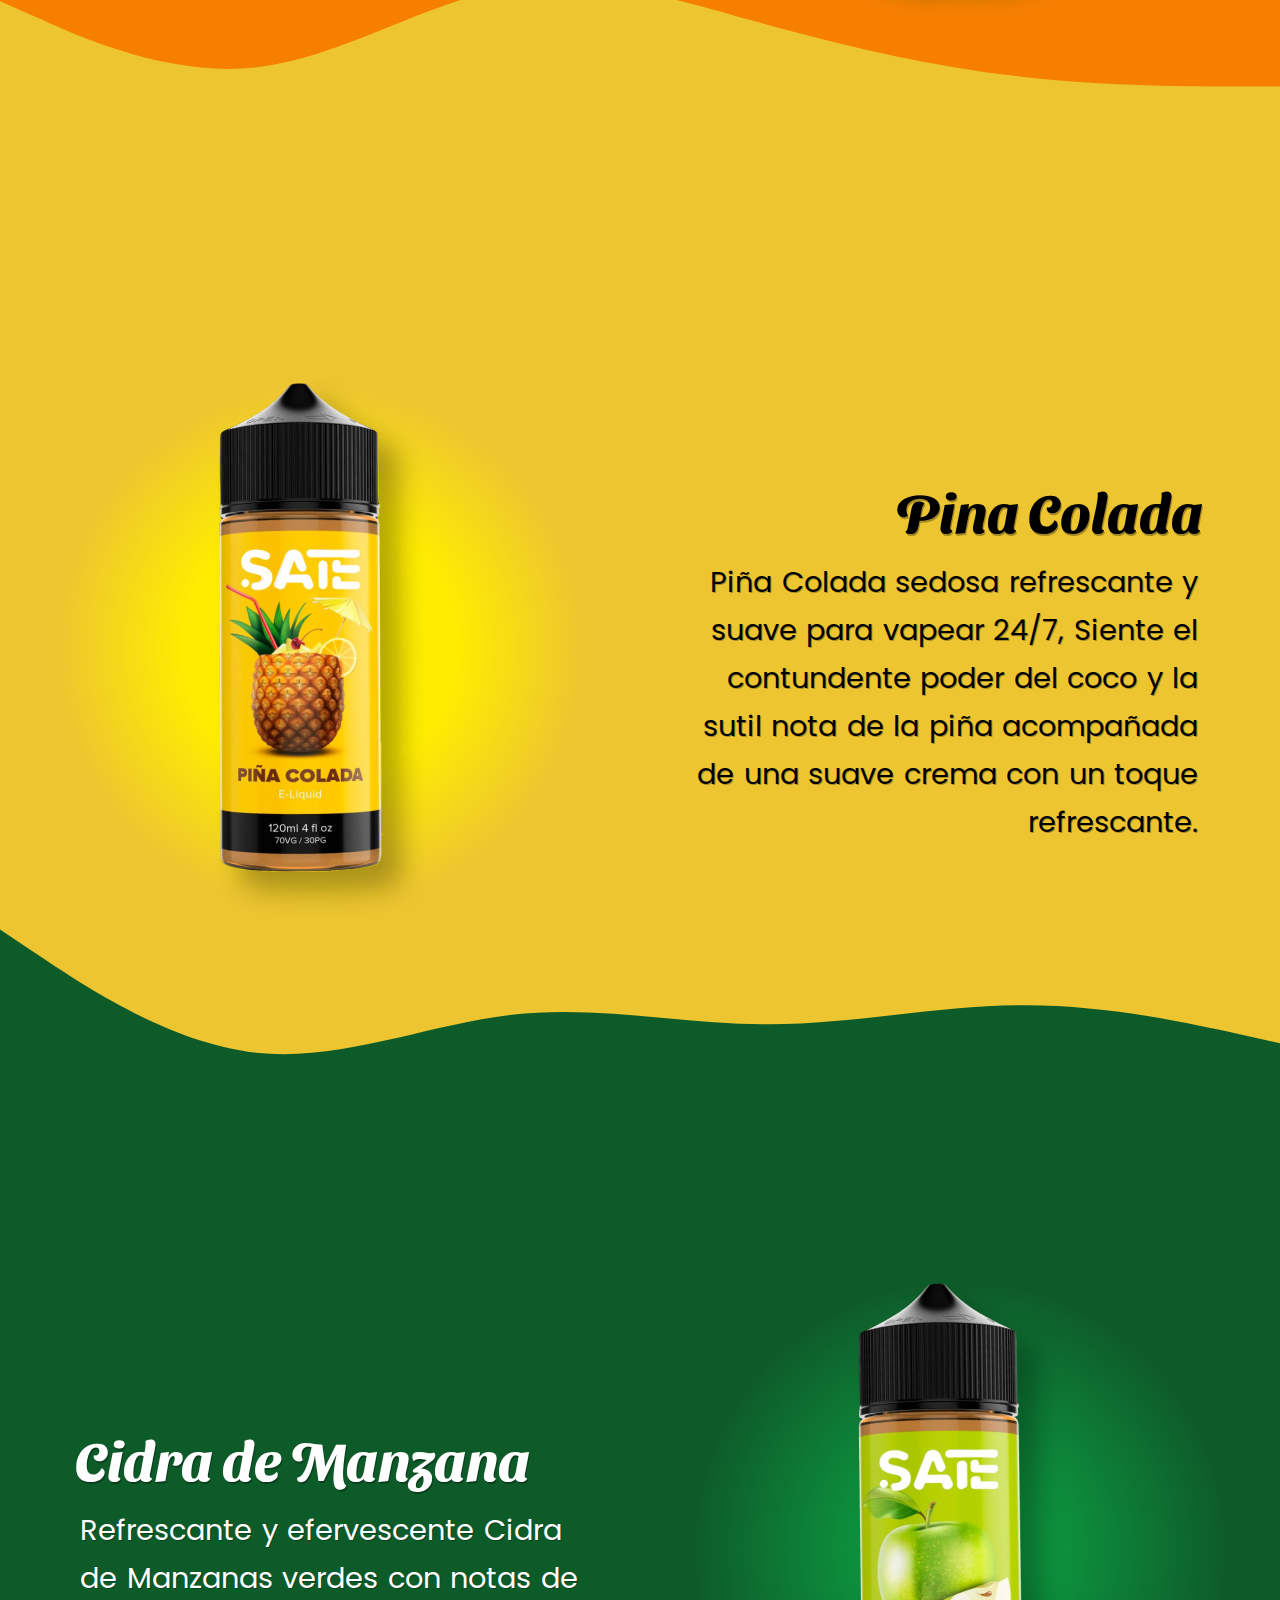
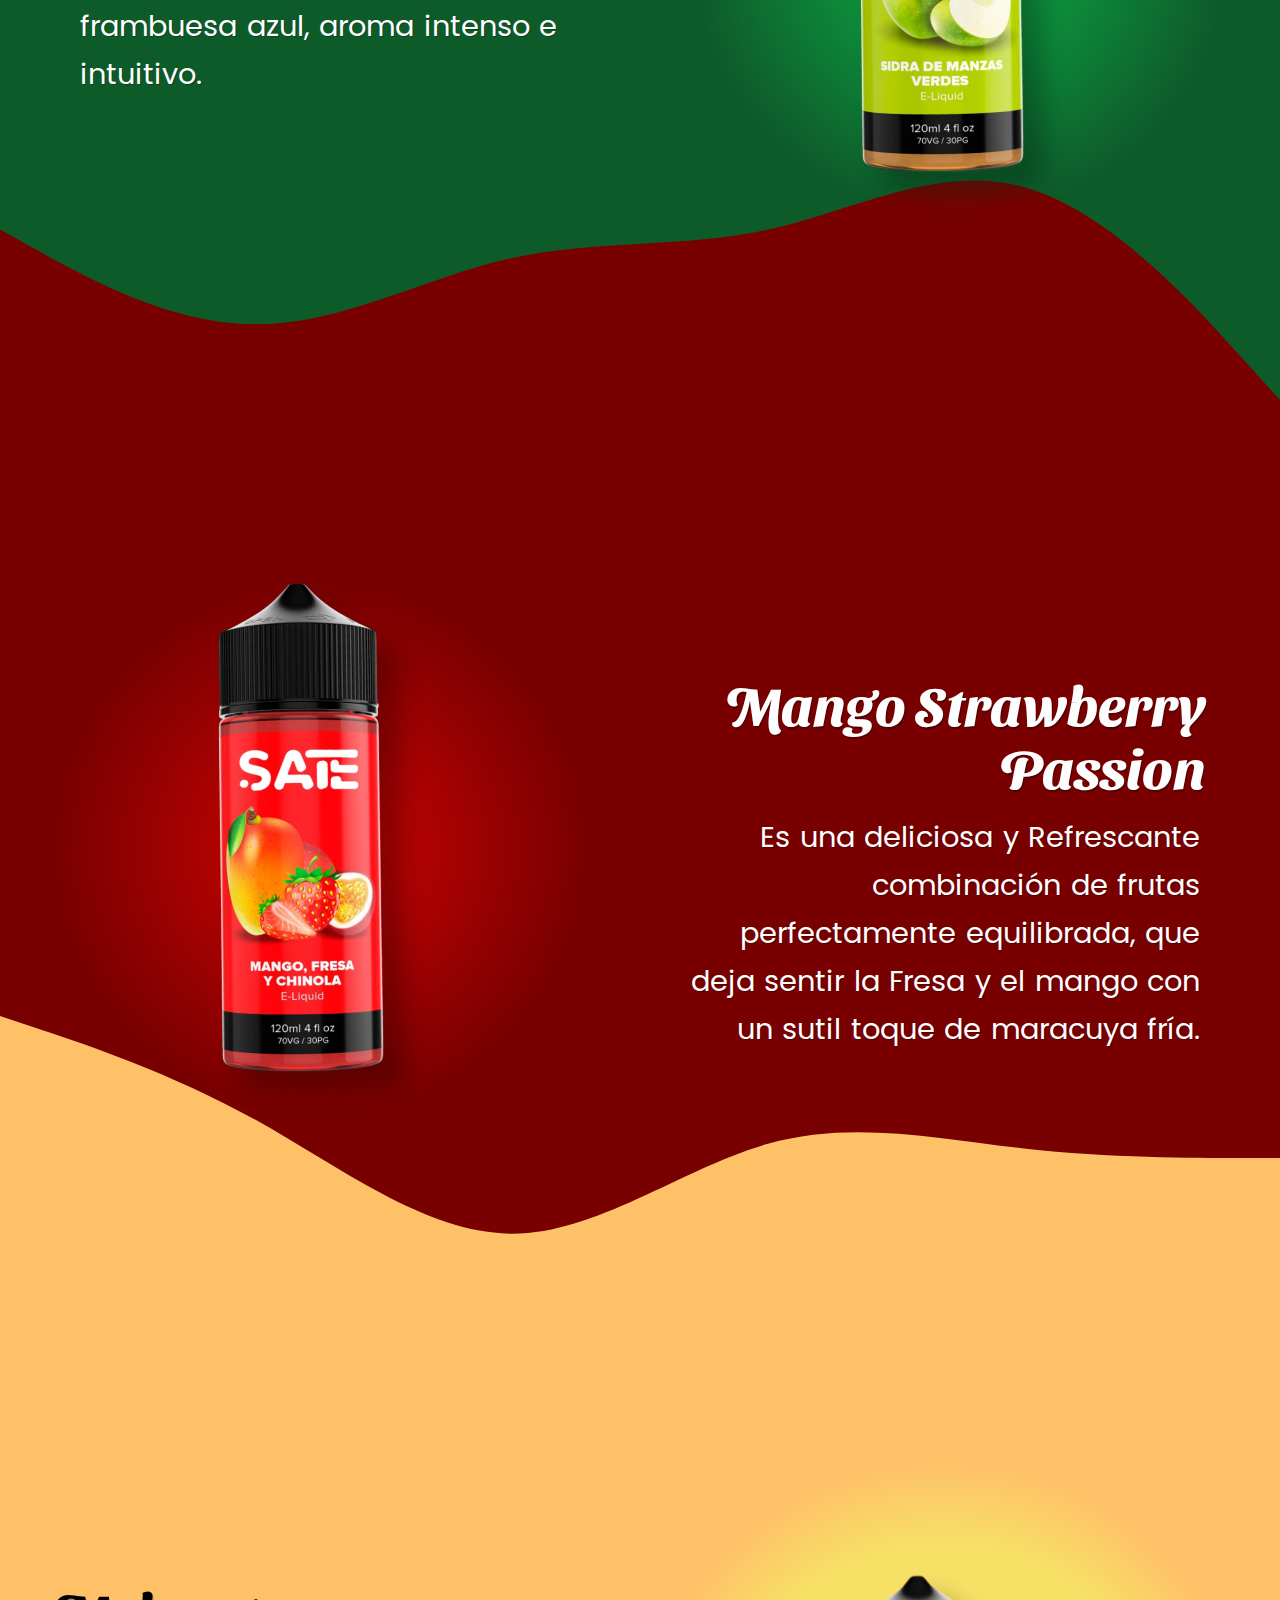
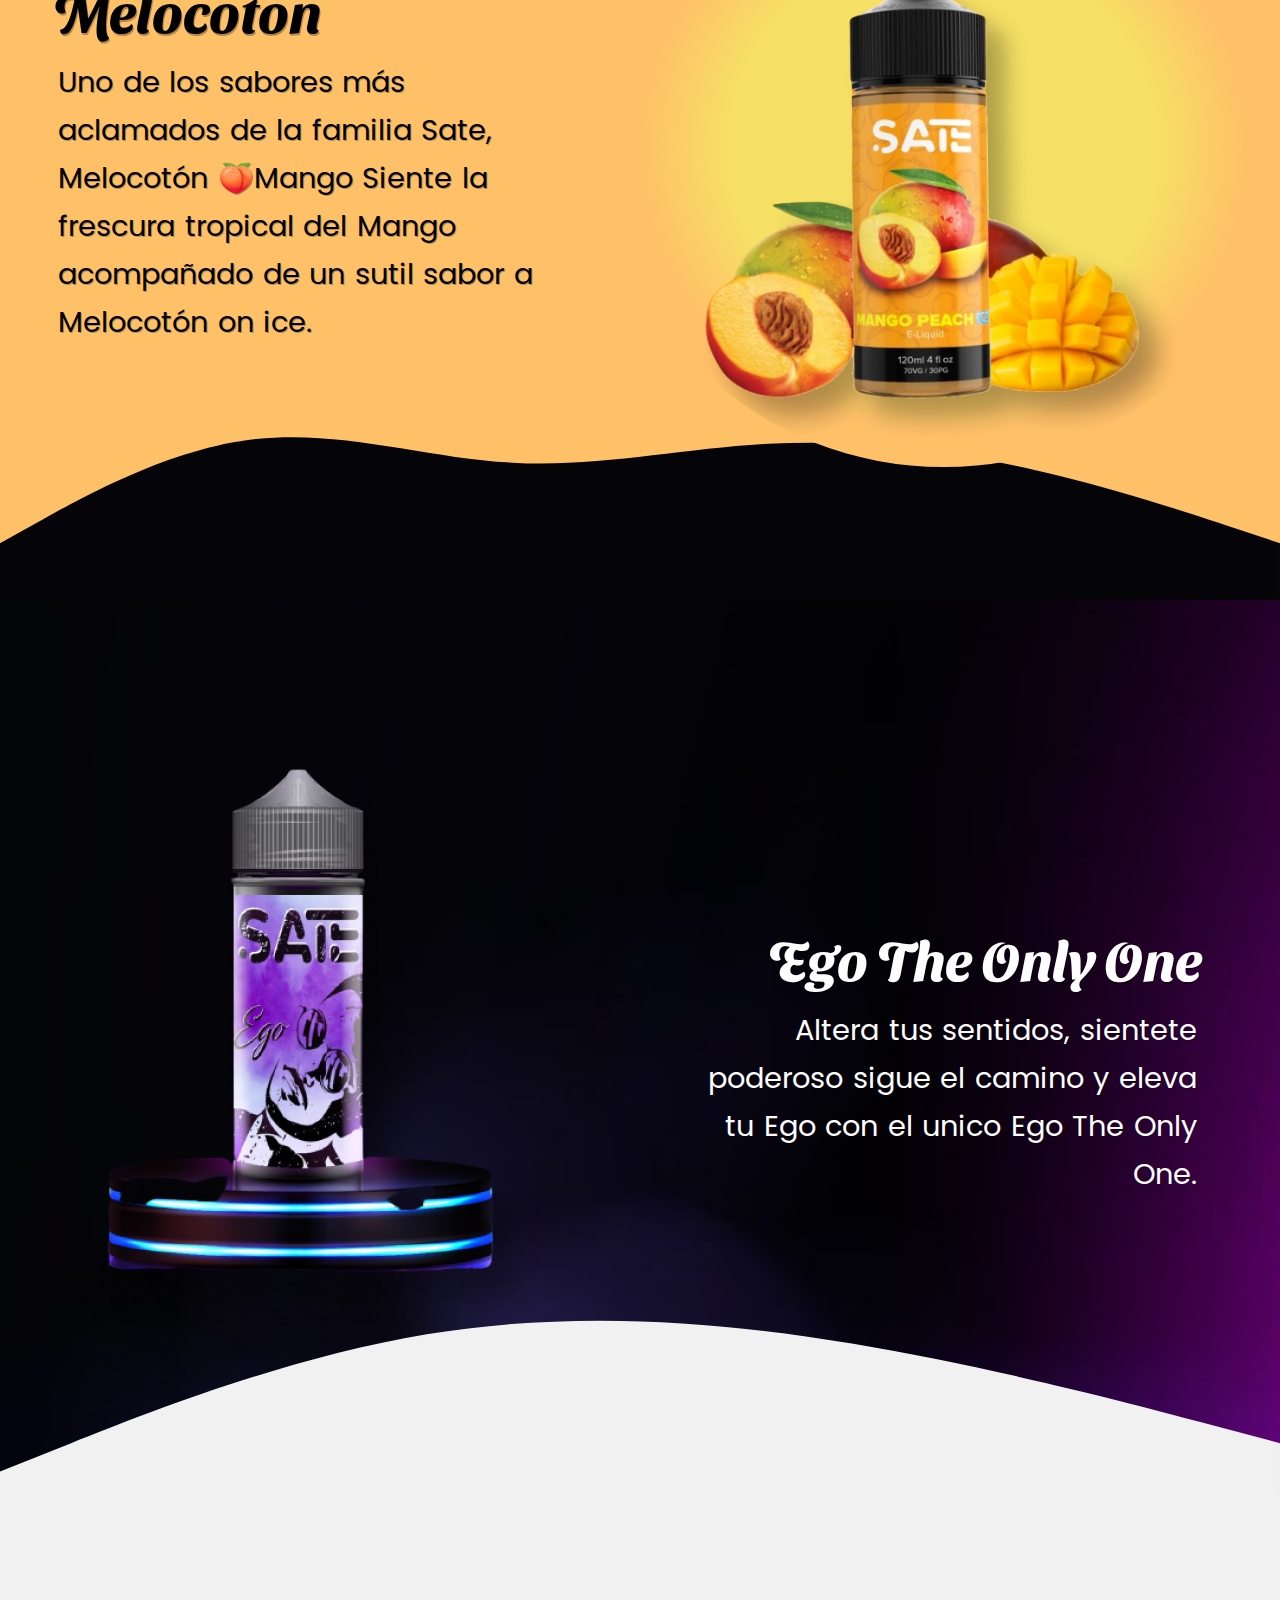
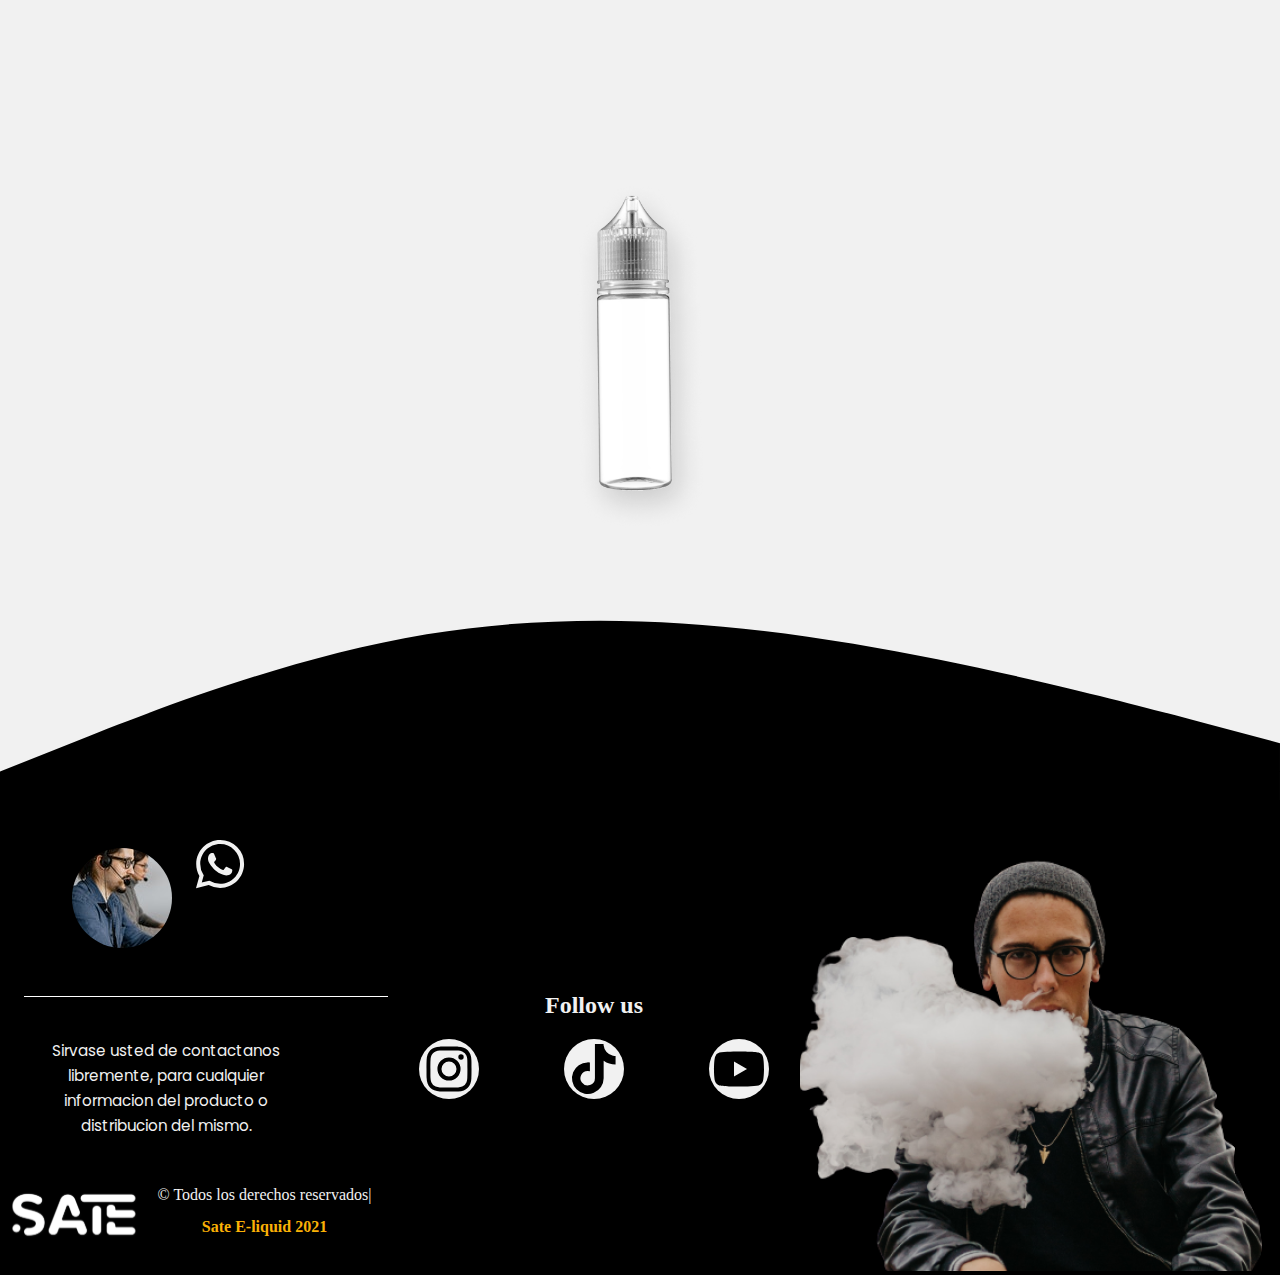
==== commit f3e4f854: "se adirio el ego section, se modifico el porster" ====
--- a/index.html
+++ b/index.html
@@ -32,7 +32,6 @@
         </a>
         <ul class="enlaces-menu">
           <li><a href="#inicio">Inicio</a></li>
-          <li><a href="#">Tiendda</a></li>
           <li><a href="#spec">Empaque</a></li>
           <li><a href="#productos">Liquidos</a></li>
           <li><a href="#footer-contacts">Contacto</a></li>
@@ -51,7 +50,7 @@
     <section id="inicio" class="poster">
       <div class="poster__video">
         <video
-          src="/video/hero-video.mp4"
+          src="/video/Humo.m4v"
           muted
           loop
           autoplay
@@ -187,8 +186,28 @@
         <figure class="hero__img">
           <img
             src="/image/melocoton.png"
-            alt="liquido fresa"
+            alt="melocoton"
             class="img__liquid bg-melocoton"
+          />
+        </figure>
+      </div>
+    </section>
+    <!-- cata ego -->
+    <section class="cata cata__ego cata__scroll">
+      <div class="cata-text cata-text__right">
+        <h2 class="cata__title color__text">Ego The Only One</h2>
+        <p class="cata-text__subtitle color__text">
+          Altera tus sentidos, sientete poderoso sigue el camino y eleva tu Ego
+          con el unico Ego The Only One.
+        </p>
+      </div>
+
+      <div class="hero-liquid">
+        <figure class="hero__img">
+          <img
+            src="/image/Ego-liquid.png"
+            alt="Ego"
+            class="img__liquid bg-ego"
           />
         </figure>
       </div>
--- a/css/main.css
+++ b/css/main.css
@@ -67,41 +67,57 @@
   left: 0;
   width: 100%;
   margin: auto;
-  z-index: -5;
+  z-index: -1;
   filter: brightness(0.5);
 }
 
-.poster__figure {
-  margin: 0 auto;
-  width: 70%;
-}
-
+.poster {
+  height: 90vh;
+  display: flex;
+  justify-content: left;
+
+  padding: 0 30px;
+}
+.poster-box {
+  padding-left: 20px;
+}
+
+.poster__image {
+  width: 90%;
+}
 .poster__logo {
-  width: 90%;
+  width: 100%;
   height: auto;
   margin-top: 1rem;
+  padding-right: 3rem;
+}
+
+.poster__title,
+.poster__subtitle {
+  padding-left: 5rem;
 }
 
 .poster__header {
   display: flex;
   flex-direction: column;
-  align-items: center;
+  align-items: left;
   height: 50px;
 }
 
 .poster__title {
   margin: 0;
-  font-size: var(--step-0);
+  font-size: var(--step-4);
   font-family: cursive;
   text-shadow: 3px 3px rgba(0, 0, 0, 0.8);
   color: #f1f1f1;
 }
 
 .poster__subtitle {
-  margin: 0 0 10px;
-  font-size: var(--step--1);
+  width: 100%;
+  margin: 0 0 20px;
+  font-size: var(--step-4);
   text-transform: uppercase;
-  font-family: "Times New Roman", Times, serif;
+  font-family: "Poppins", Times, serif;
   font-weight: 700;
   background: #fdc830; /* fallback for old browsers */
   background: -webkit-linear-gradient(
@@ -132,7 +148,8 @@
 }
 
 .btn {
-  margin: 0;
+  width: 150px;
+  /* margin: 0; */
   padding: 3px 30px;
   text-align: center;
   text-transform: uppercase;
@@ -145,6 +162,11 @@
   font-weight: 700;
   box-shadow: 0px 0px 14px -7px #f09819;
 }
+
+.btn {
+  margin-left: 4.5rem;
+}
+
 .btn-link {
   text-decoration: none;
   color: #f1f1f1;
@@ -216,7 +238,6 @@
 
 .cata {
   text-align: center;
-  /* background: black; */
 }
 
 .bg-orange {
@@ -270,9 +291,16 @@
 }
 .cata__melocoton {
   background: var(--color-melocoton);
-  background-image: url(/image/wave-white.svg);
+  background-image: url(/image/wave-ego.svg);
   background-repeat: no-repeat;
   background-position-y: bottom;
+}
+
+.cata__ego {
+  background-image: url(/image/wave-white.svg), url(/image/background.png);
+  background-size: auto, 100%;
+  background-repeat: no-repeat, no-repeat;
+  background-position: bottom, center;
 }
 
 .cata__title {
@@ -284,6 +312,13 @@
 .hero__img {
   margin: 0;
 }
+
+.cata-text {
+  display: flex;
+  flex-direction: column;
+  justify-content: center;
+}
+
 .cata-text__subtitle {
   font-size: var(--step-0);
   margin: 10px;
@@ -420,26 +455,15 @@
     height: 100vh;
     justify-content: flex-start;
   }
+}
+
+@media (min-width: 75em) {
+  .poster__logo {
+    margin-top: 10rem;
+  }
+
   .poster__title {
-    font-size: var(--step-4);
-  }
-
-  .poster__subtitle {
-    font-size: var(--step-5);
-  }
-}
-
-@media (min-width: 75em) {
-  .poster-box {
-    text-align: left;
-  }
-
-  .poster__logo {
-    margin-top: 4rem;
-  }
-
-  .poster__title {
-    margin: 0 20rem 2rem 0;
+    /* margin: 0 20rem 2rem 0; */
     color: #f1f1f1;
     text-shadow: 3px 2px rgba(0, 0, 0, 1.3);
     font-family: cursive;
@@ -450,6 +474,9 @@
   }
   /* ---- */
 
+  .cata {
+    padding: 10rem;
+  }
   .info {
     /* width: 100%; */
     height: 100vh;
@@ -520,12 +547,13 @@
   }
 
   .cata__pina-col,
-  .cata__fresa {
+  .cata__fresa,
+  .cata__ego {
     flex-direction: row-reverse;
   }
 
   .cata-text {
-    width: 70%;
+    width: 50%;
     height: 100%;
     padding: 3rem;
   }
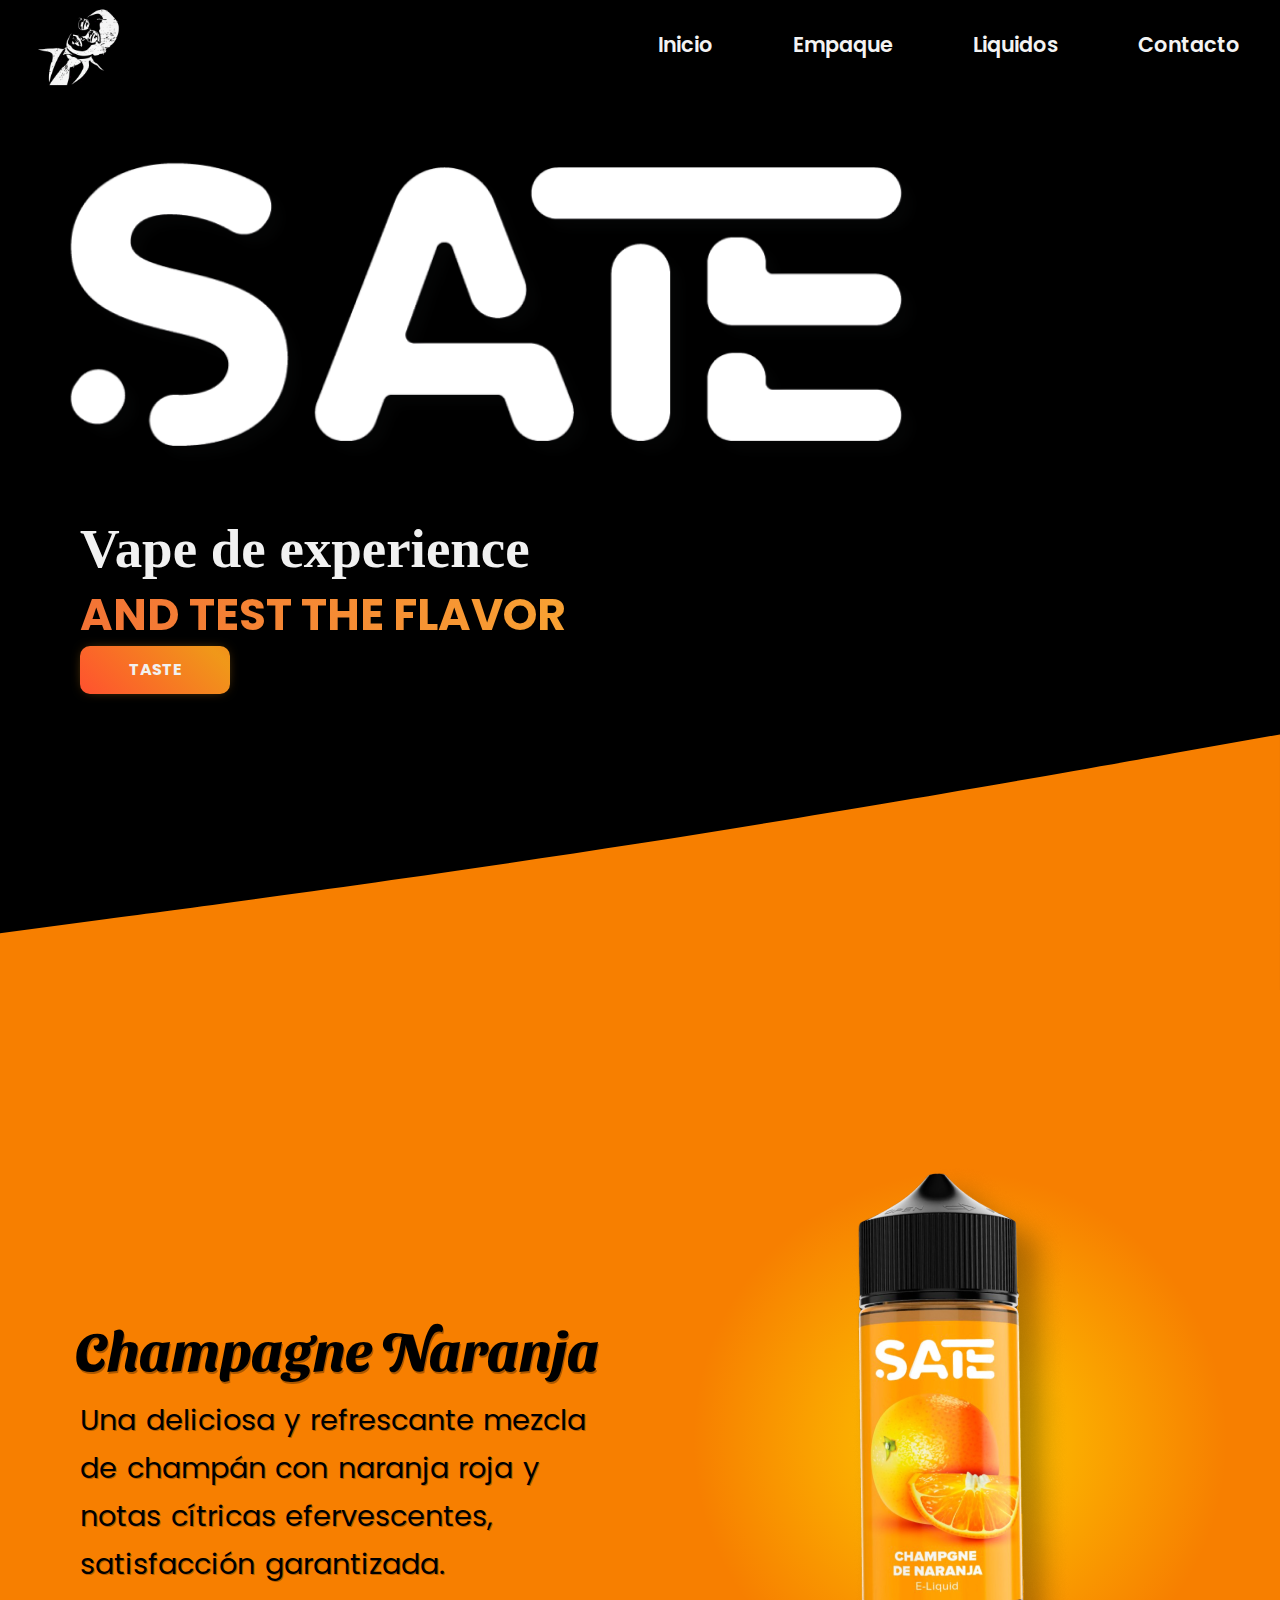
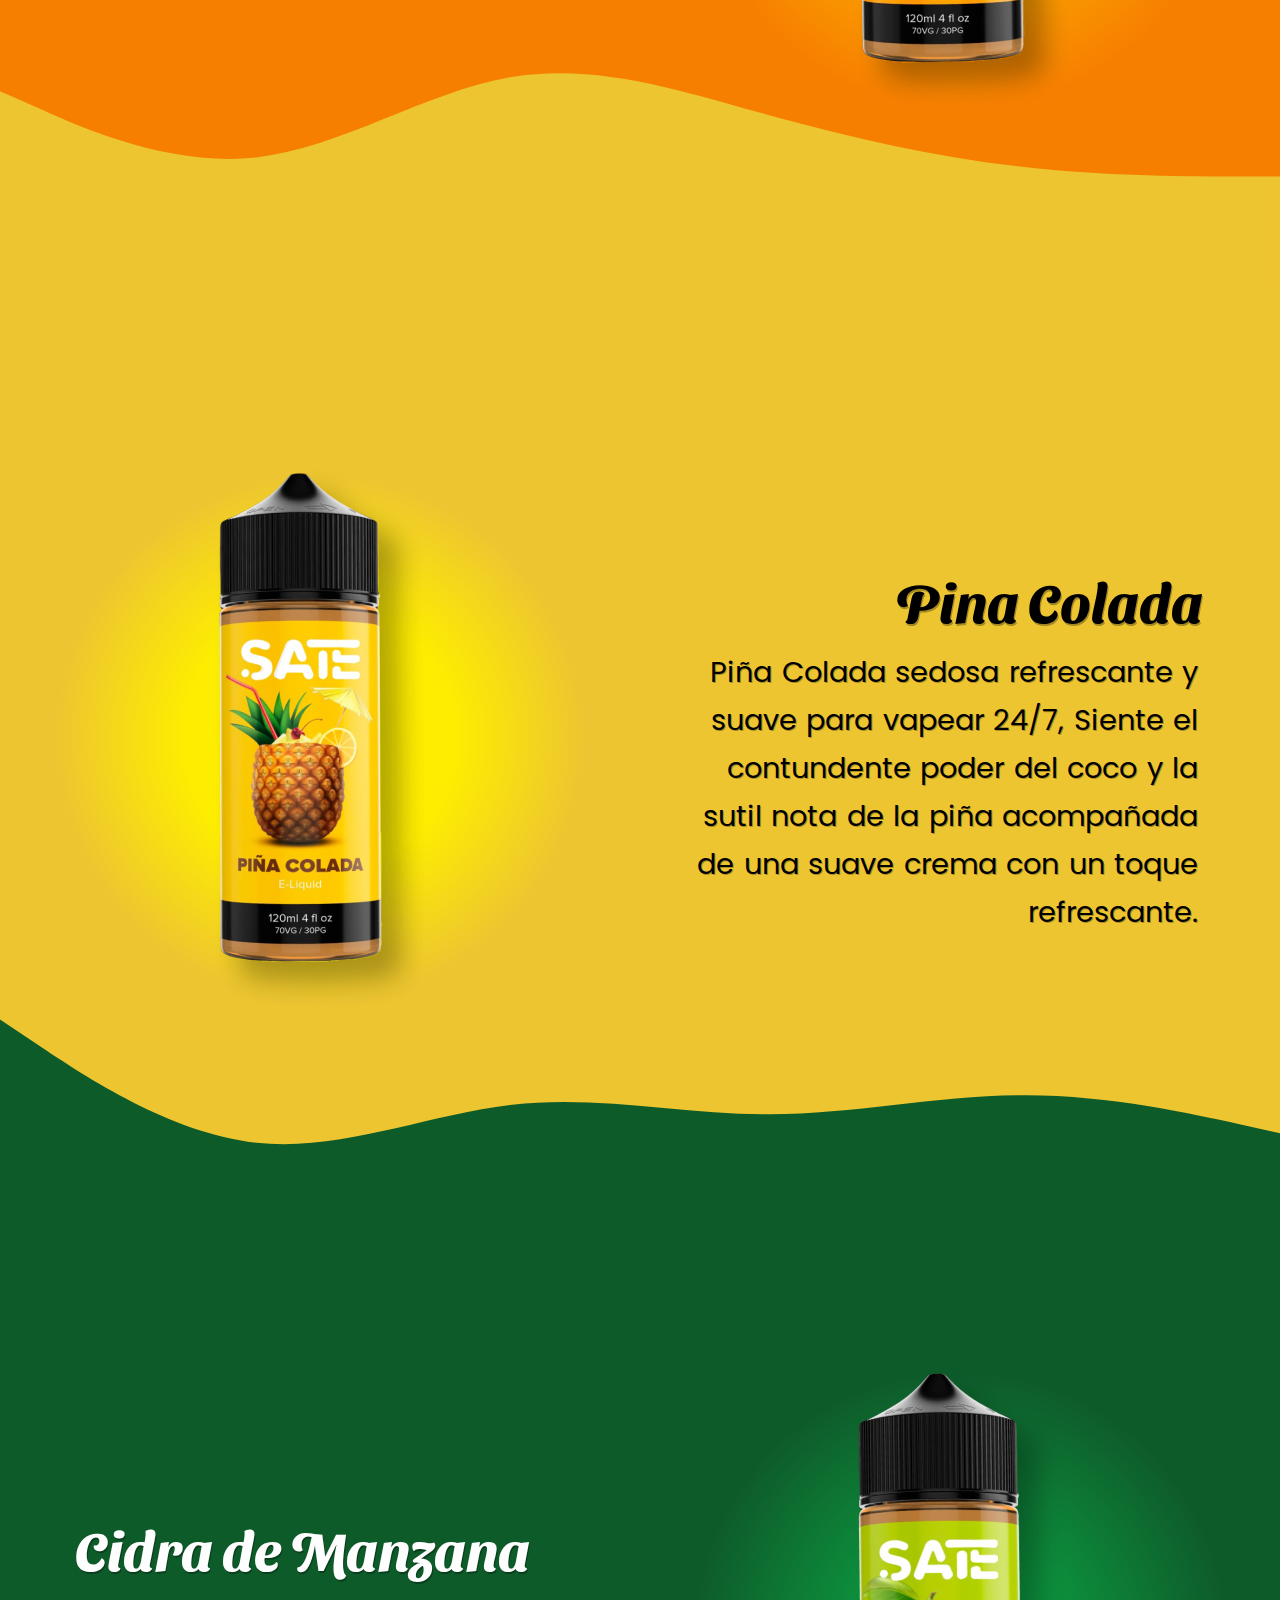
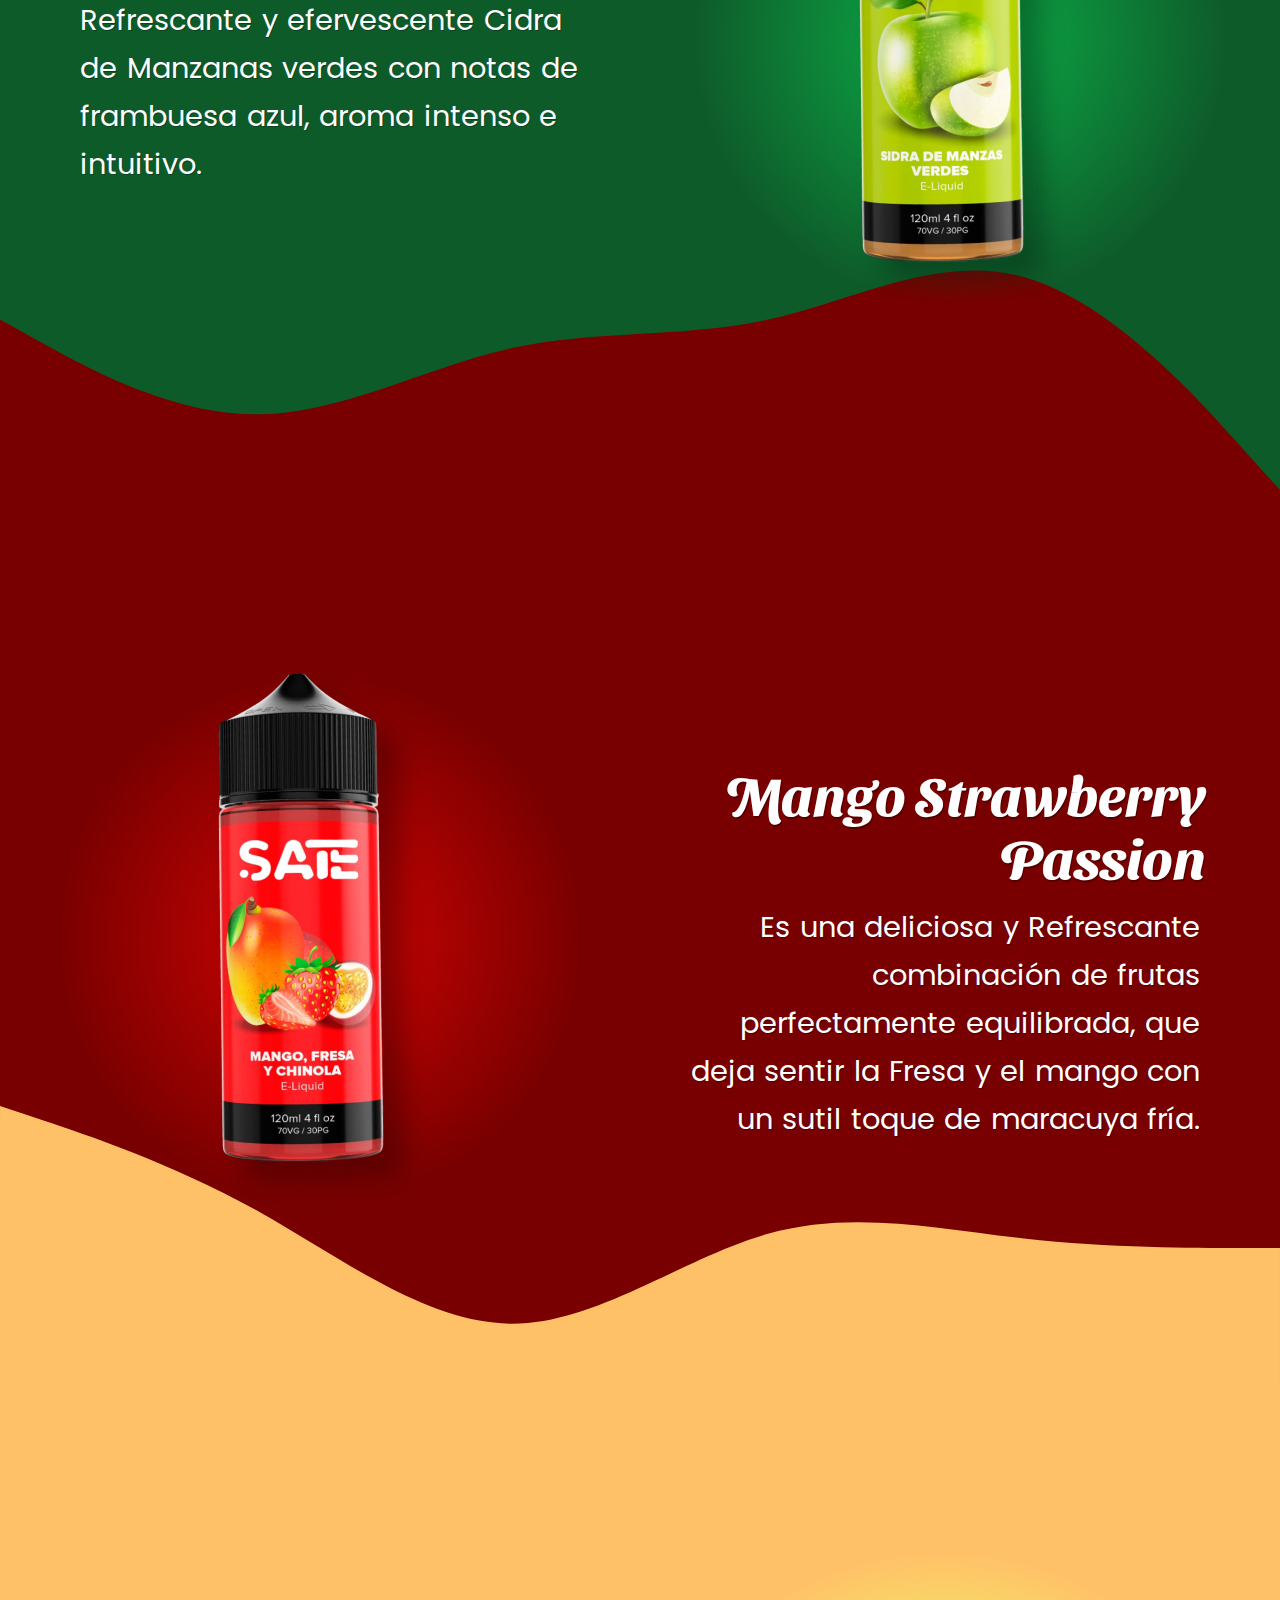
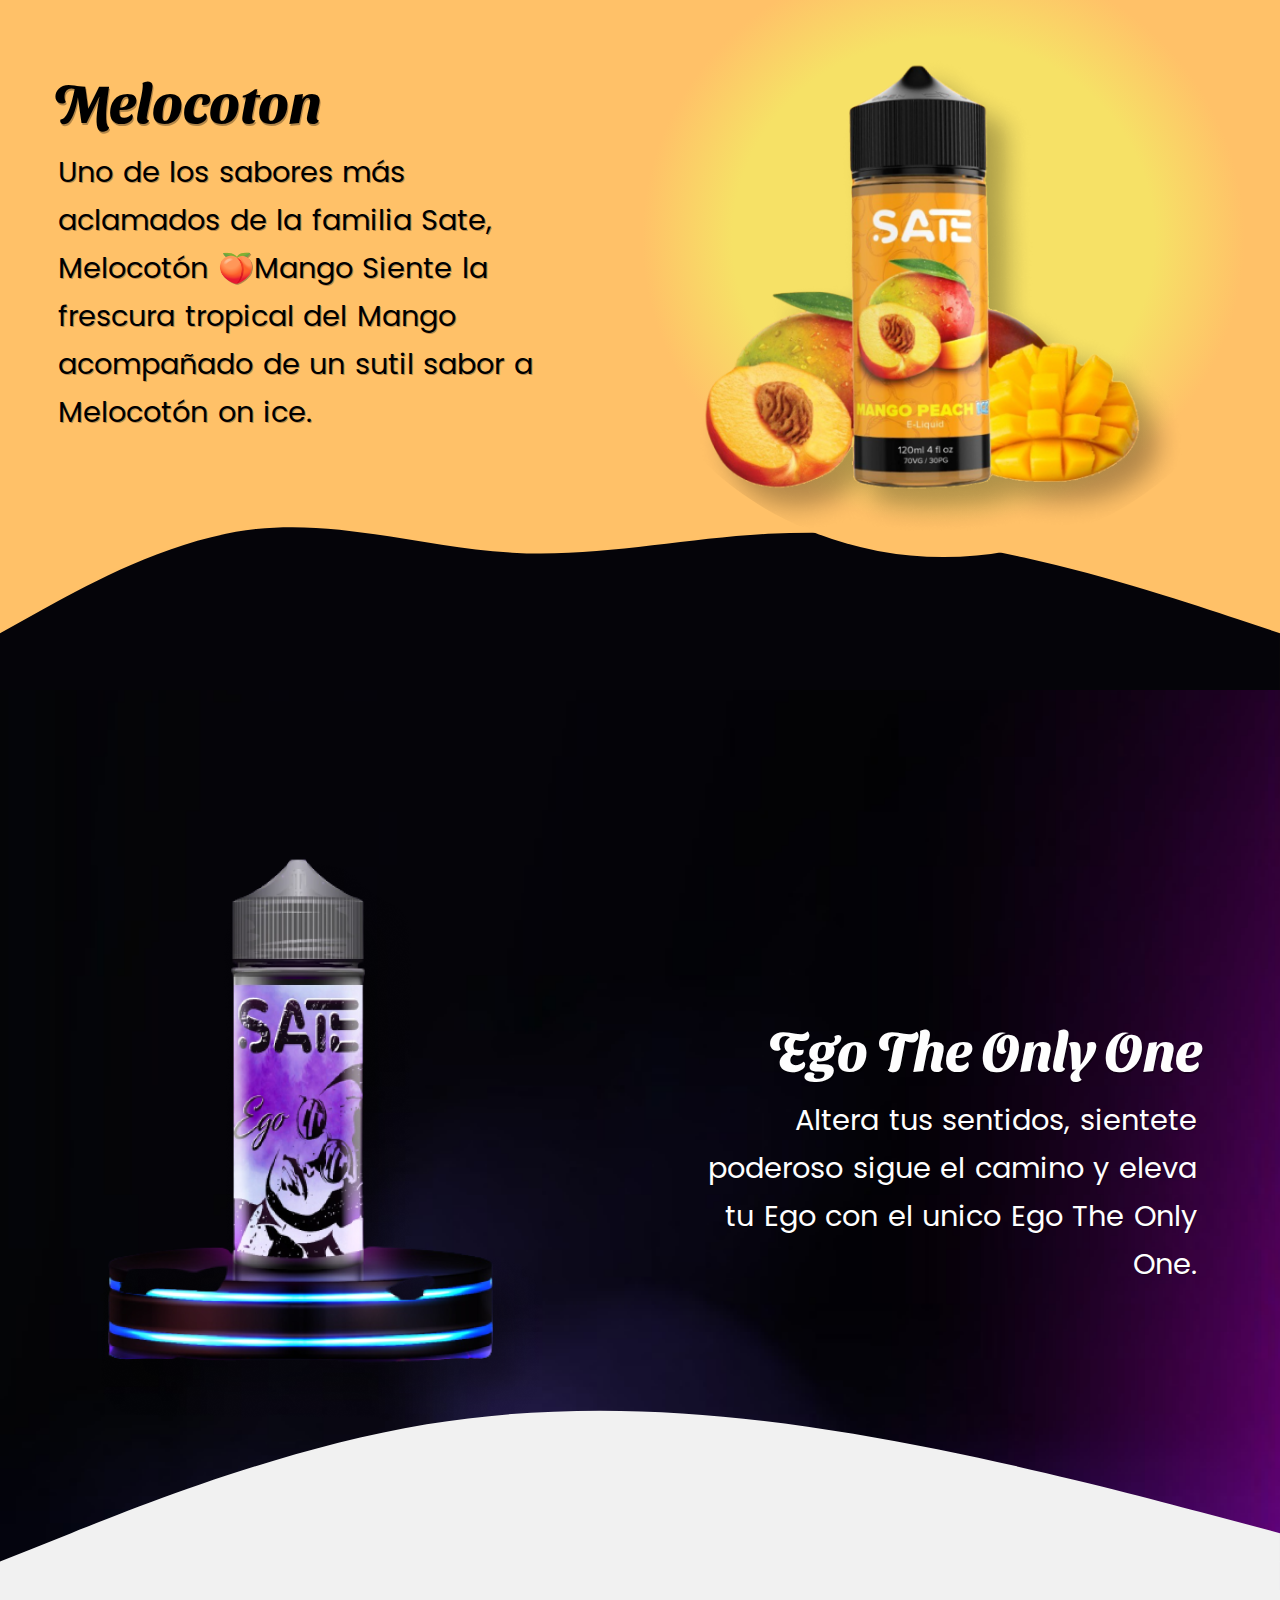
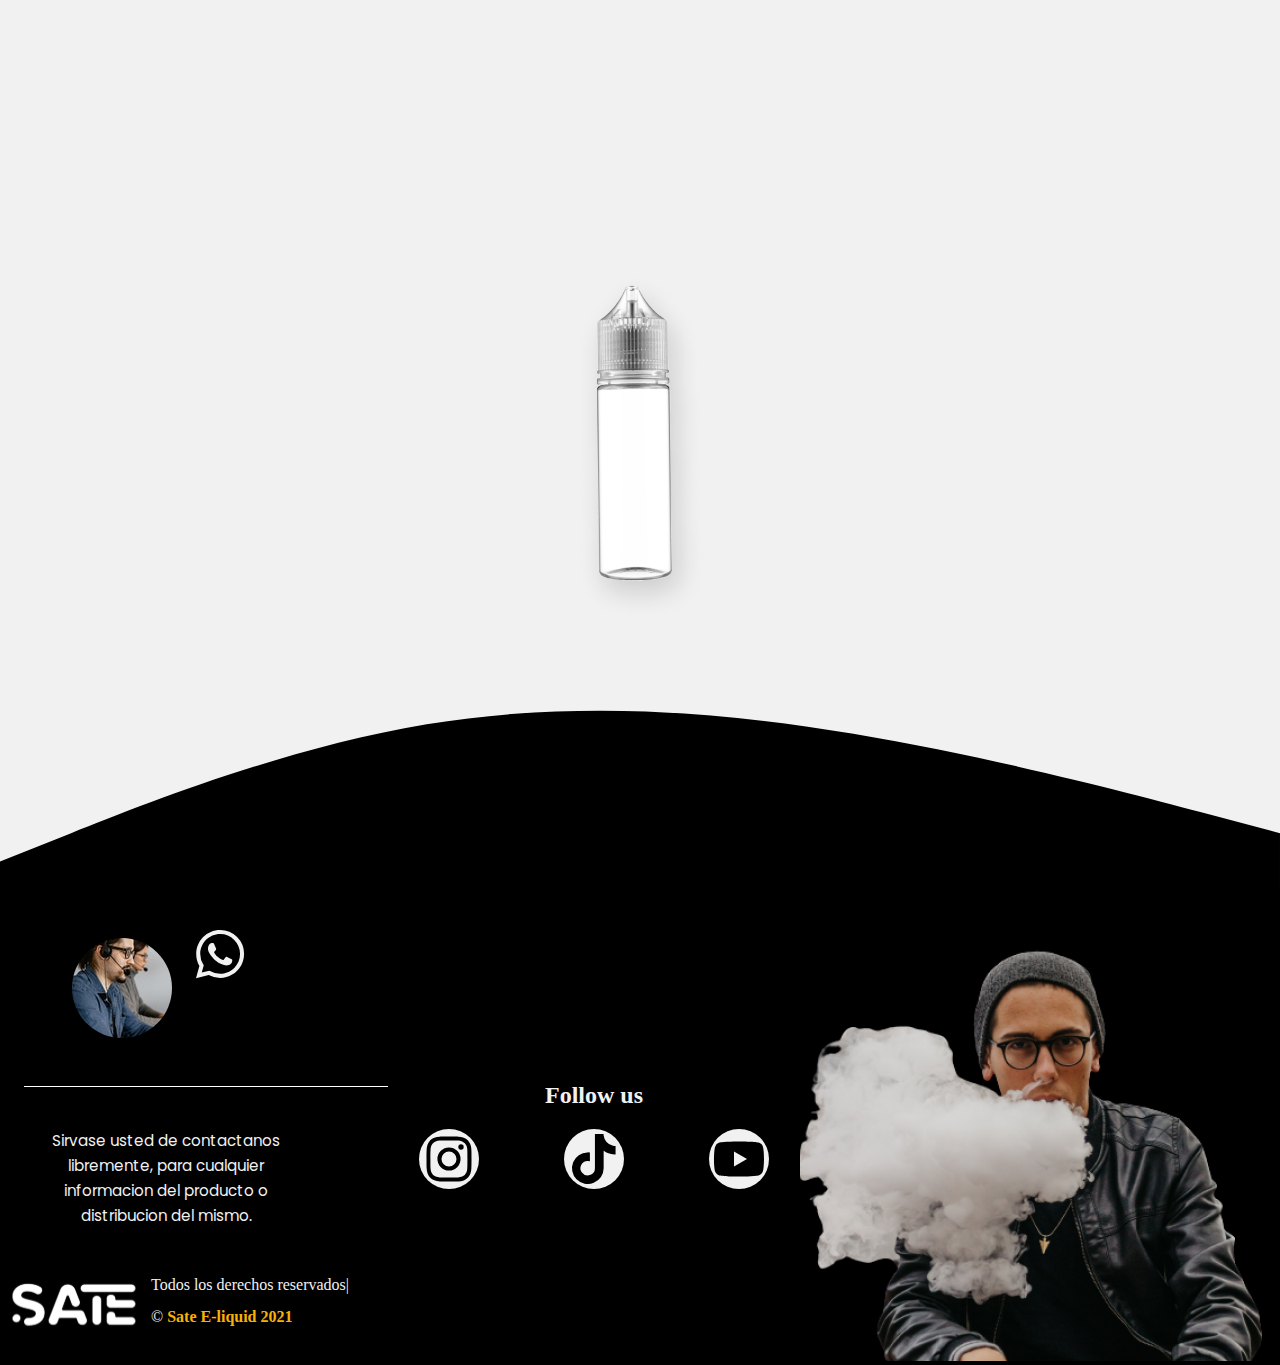
==== commit 3c105fc0: "logo ego agregado, wave poster agregado, correcciones de tama;o" ====
--- a/index.html
+++ b/index.html
@@ -28,7 +28,7 @@
     <header class="nav">
       <nav class="main-nav">
         <a href="#">
-          <img src="/image/logo-sate-small.svg" alt="logo" class="logo-nav" />
+          <img src="/image/ego-logo-blanco 1.svg" alt="logo" class="logo-nav" />
         </a>
         <ul class="enlaces-menu">
           <li><a href="#inicio">Inicio</a></li>
@@ -281,8 +281,8 @@
           <div class="footer-logo">
             <img src="/image/logo-sate-small.svg" alt="" class="sate__logo-w" />
             <p class="footer__text">
-              &#169; Todos los derechos reservados|
-              <span class="sate2020">Sate E-liquid 2021</span>
+              Todos los derechos reservados|<br />
+              &#169;<span class="sate2020"> Sate E-liquid 2021</span>
             </p>
           </div>
         </div>
--- a/css/main.css
+++ b/css/main.css
@@ -61,61 +61,38 @@
 }
 
 .video__central {
-  /* display: none; */
   position: absolute;
   top: 80px;
   left: 0;
   width: 100%;
+  height: auto;
   margin: auto;
   z-index: -1;
-  filter: brightness(0.5);
 }
 
 .poster {
-  height: 90vh;
+  height: auto;
   display: flex;
-  justify-content: left;
-
-  padding: 0 30px;
-}
-.poster-box {
-  padding-left: 20px;
 }
 
 .poster__image {
-  width: 90%;
+  width: 100%;
+  height: auto;
 }
 .poster__logo {
   width: 100%;
-  height: auto;
   margin-top: 1rem;
-  padding-right: 3rem;
-}
-
-.poster__title,
-.poster__subtitle {
-  padding-left: 5rem;
-}
-
-.poster__header {
-  display: flex;
-  flex-direction: column;
-  align-items: left;
-  height: 50px;
 }
 
 .poster__title {
   margin: 0;
-  font-size: var(--step-4);
   font-family: cursive;
   text-shadow: 3px 3px rgba(0, 0, 0, 0.8);
   color: #f1f1f1;
 }
 
 .poster__subtitle {
-  width: 100%;
-  margin: 0 0 20px;
-  font-size: var(--step-4);
+  margin: 0;
   text-transform: uppercase;
   font-family: "Poppins", Times, serif;
   font-weight: 700;
@@ -149,7 +126,7 @@
 
 .btn {
   width: 150px;
-  /* margin: 0; */
+  margin: 0;
   padding: 3px 30px;
   text-align: center;
   text-transform: uppercase;
@@ -163,10 +140,6 @@
   box-shadow: 0px 0px 14px -7px #f09819;
 }
 
-.btn {
-  margin-left: 4.5rem;
-}
-
 .btn-link {
   text-decoration: none;
   color: #f1f1f1;
@@ -430,44 +403,68 @@
 * lg -- large-- 992px(62em) 
 * xl -- extra large --1200px(75em)*/
 
+@media (min-width: 24.375em) {
+  .poster {
+    background-image: url(/image/wave-ego.svg);
+    background-repeat: no-repeat;
+    background-position: bottom;
+    padding-bottom: 10px;
+  }
+  .poster-box {
+    text-align: center;
+  }
+
+  .poster__title {
+    margin-bottom: 10px;
+  }
+  .poster__subtitle {
+    margin-bottom: 5px;
+  }
+
+  .btn {
+    margin: 0 auto;
+  }
+}
+
 @media (min-width: 30em) {
-  .poster-box {
-    height: 300px;
-  }
 }
 
 @media (min-width: 48em) {
-  .poster-box {
-    height: 450px;
-    display: flex;
-    flex-direction: column;
-    justify-content: center;
-  }
-
-  .poster__logo {
-    width: 100%;
-    height: auto;
-  }
 }
 
 @media (min-width: 62em) {
-  .poster-box {
+  .poster__header {
+    text-align: left;
+  }
+  .footer__text {
+    text-align: left;
+  }
+
+  .sate__logo-w {
+    margin-right: 10px;
+  }
+}
+
+@media (min-width: 75em) {
+  .poster {
     height: 100vh;
-    justify-content: flex-start;
-  }
-}
-
-@media (min-width: 75em) {
-  .poster__logo {
-    margin-top: 10rem;
-  }
-
+    background-image: url(/image/wave_poster.svg);
+  }
+
+  .poster__header {
+    margin-left: 5rem;
+  }
   .poster__title {
-    /* margin: 0 20rem 2rem 0; */
     color: #f1f1f1;
     text-shadow: 3px 2px rgba(0, 0, 0, 1.3);
     font-family: cursive;
-  }
+    font-size: var(--step-4);
+  }
+
+  .poster__subtitle {
+    font-size: var(--step-3);
+  }
+
   .btn {
     padding: 15px 30px;
     margin-right: 750px;
--- a/css/navbar.css
+++ b/css/navbar.css
@@ -6,8 +6,8 @@
 
 .logo-nav {
   margin: 5px 0 0 30px;
-  width: 65px;
-  height: 30px;
+  width: 100px;
+  height: 90px;
 }
 
 .ham {
